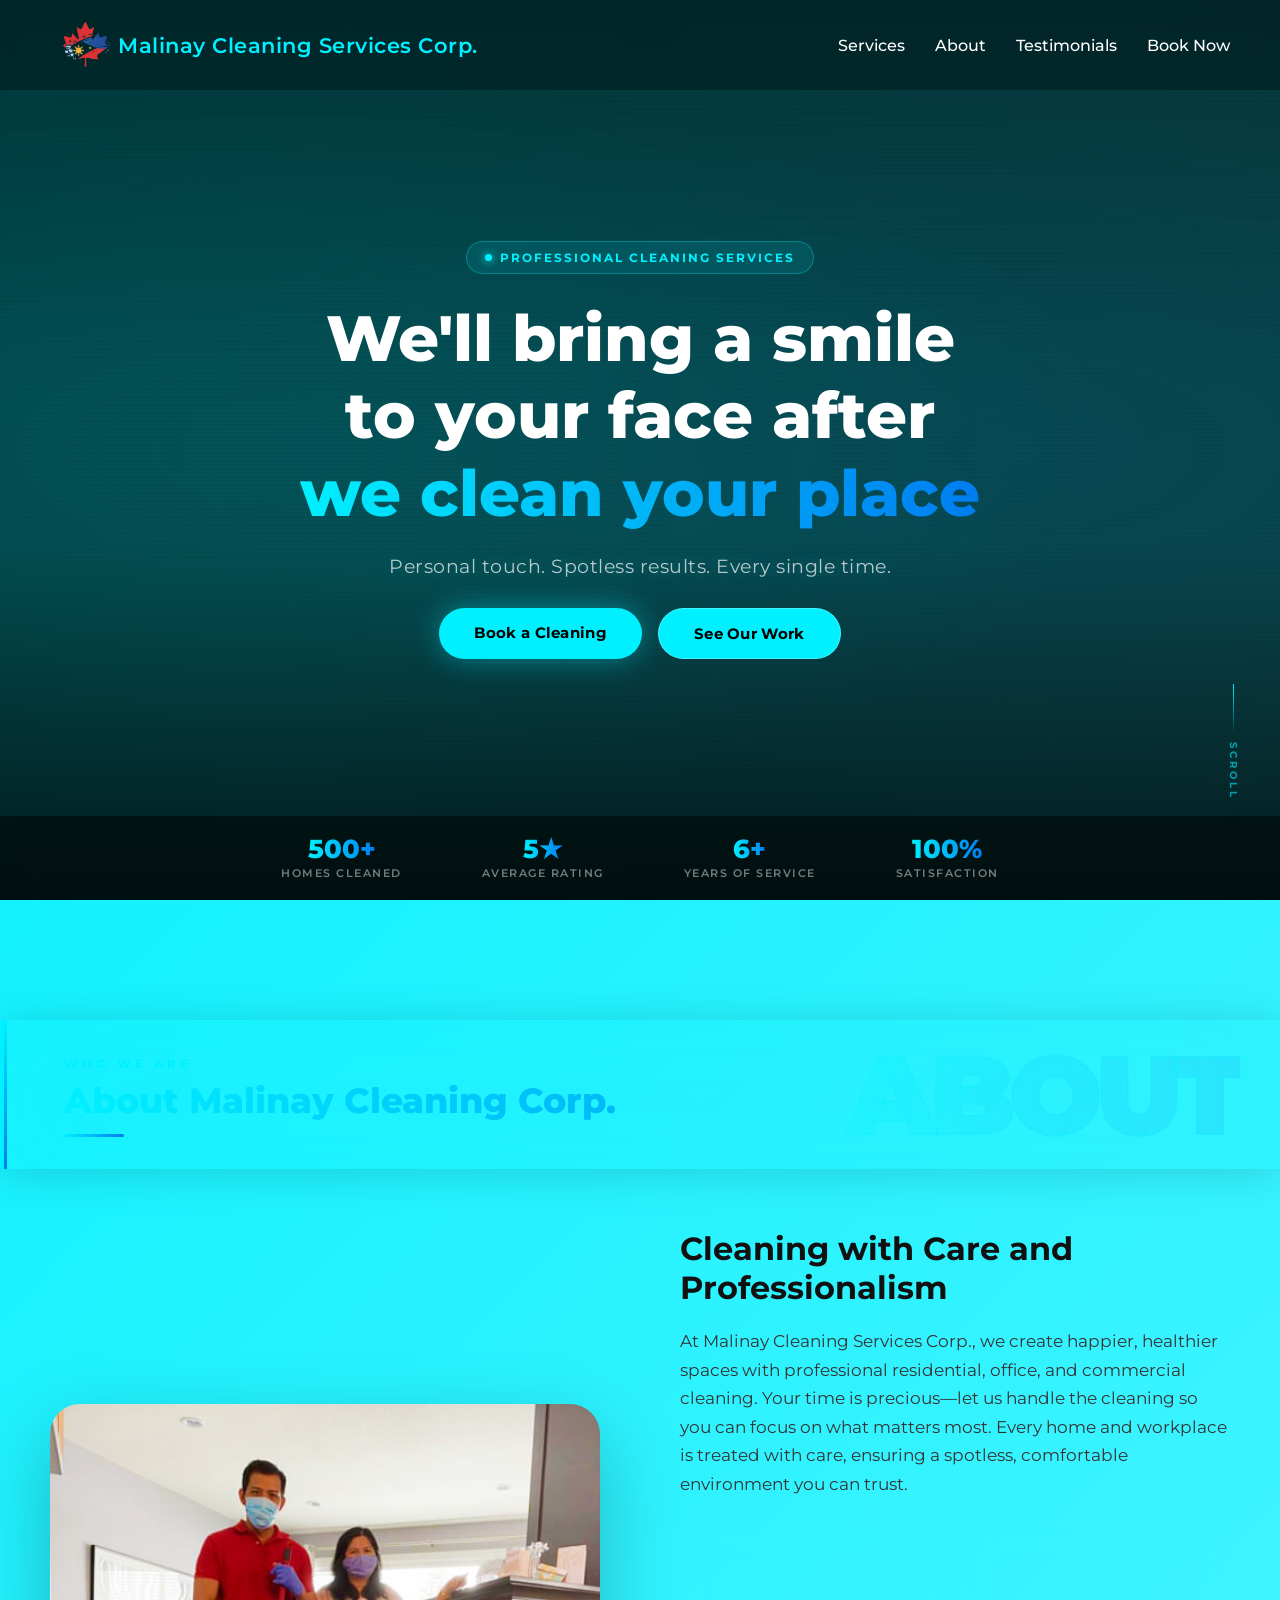
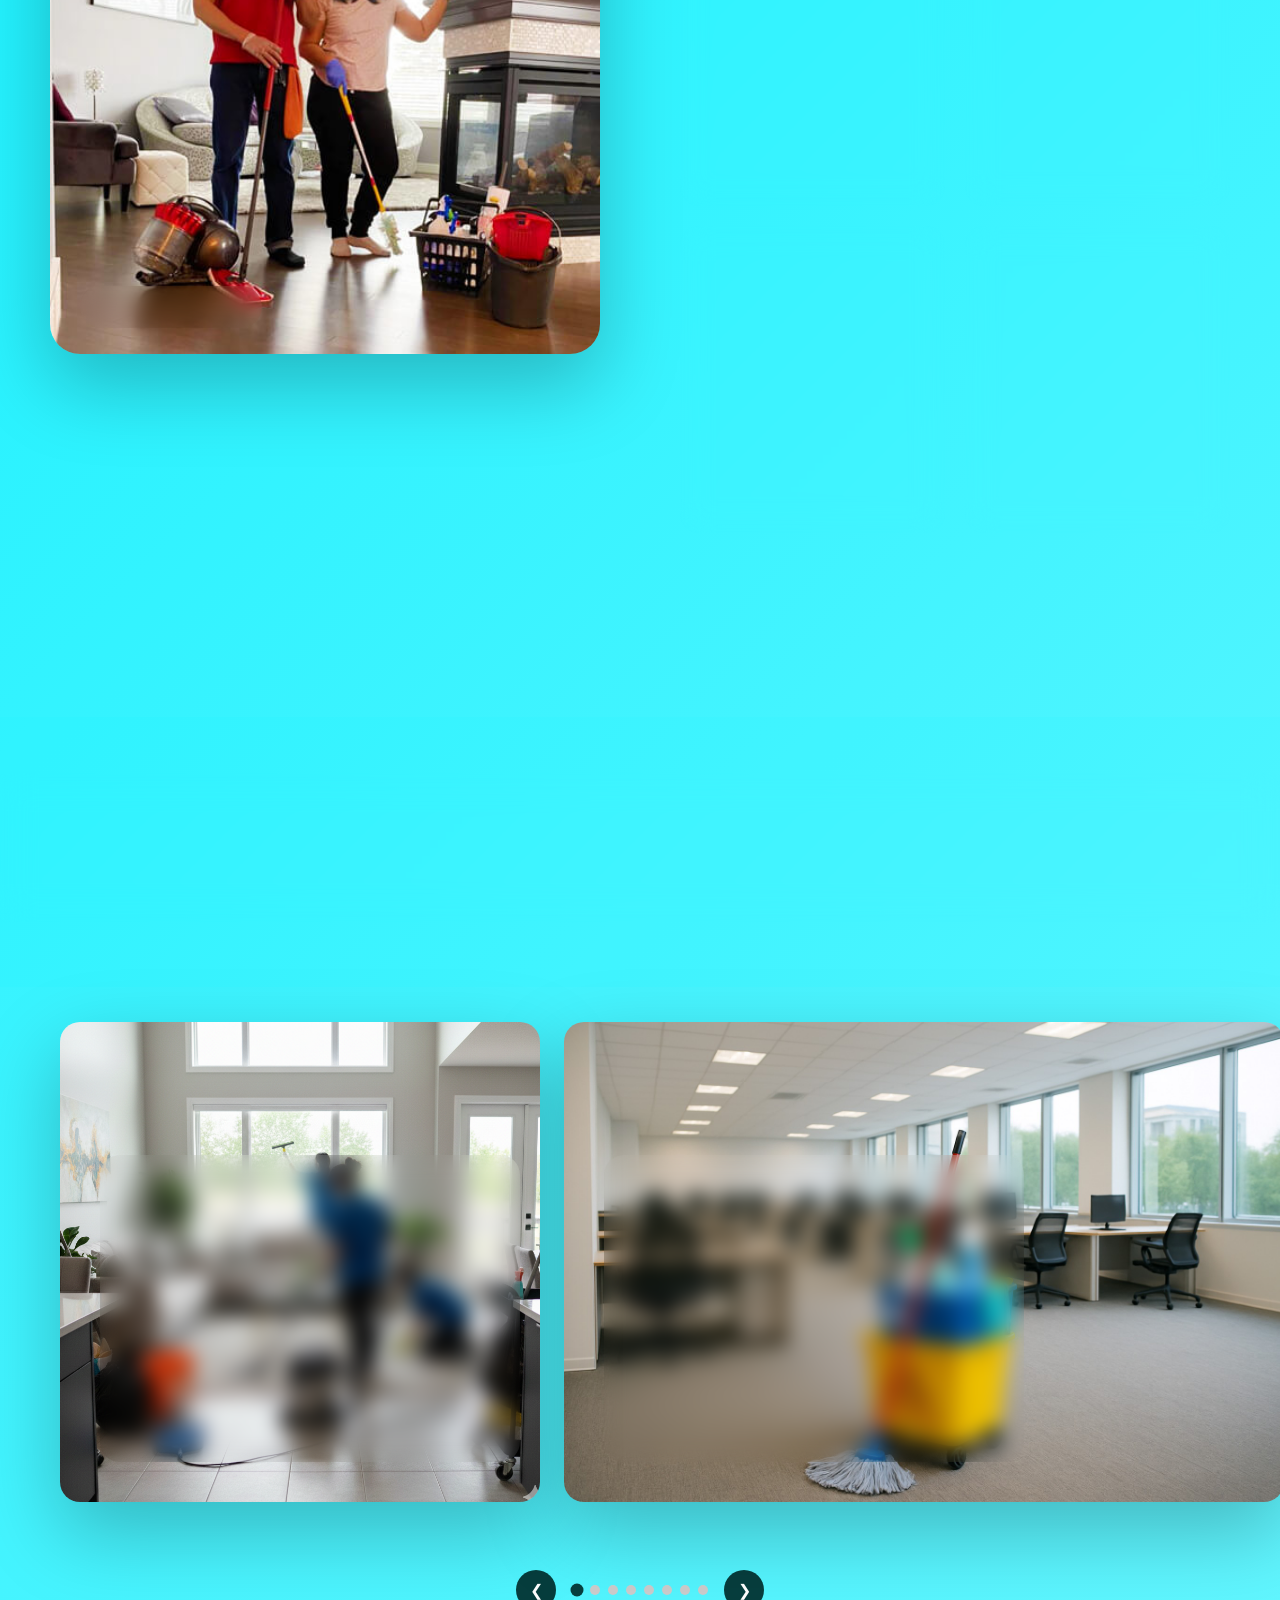
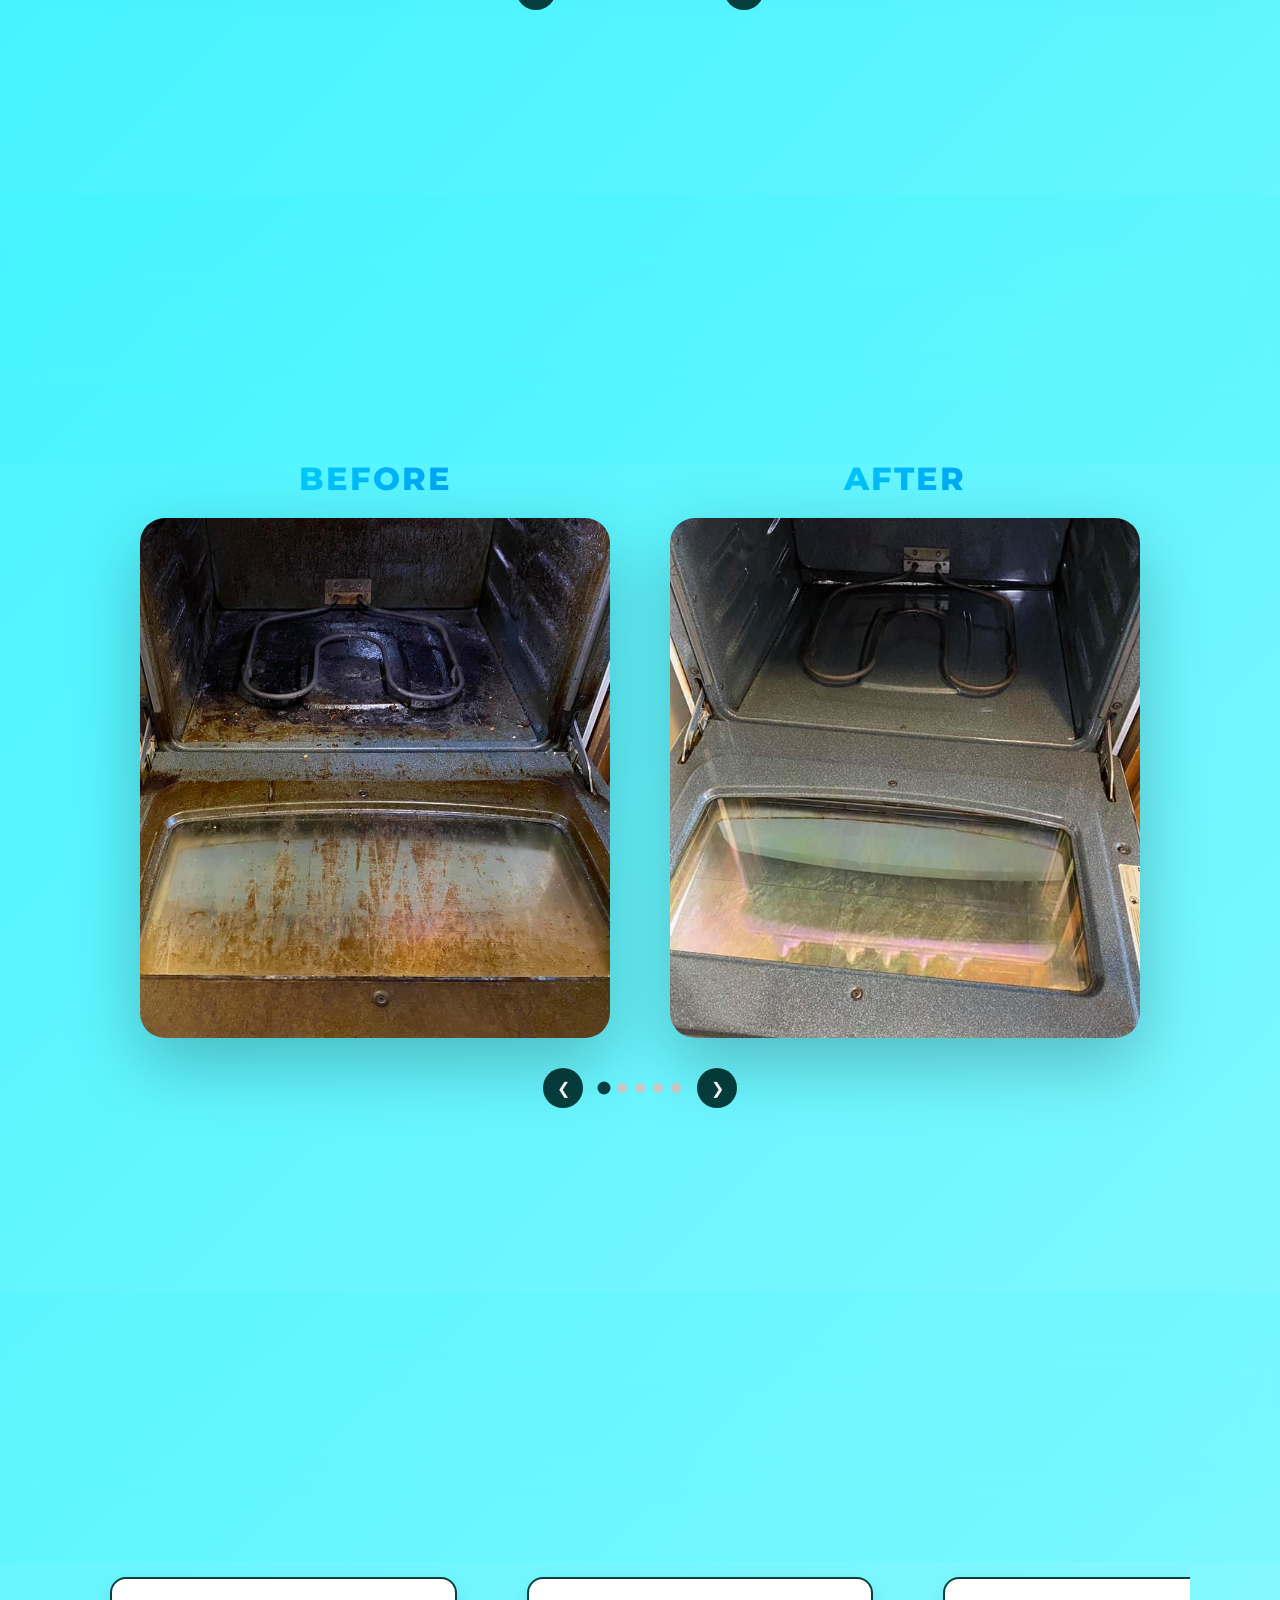
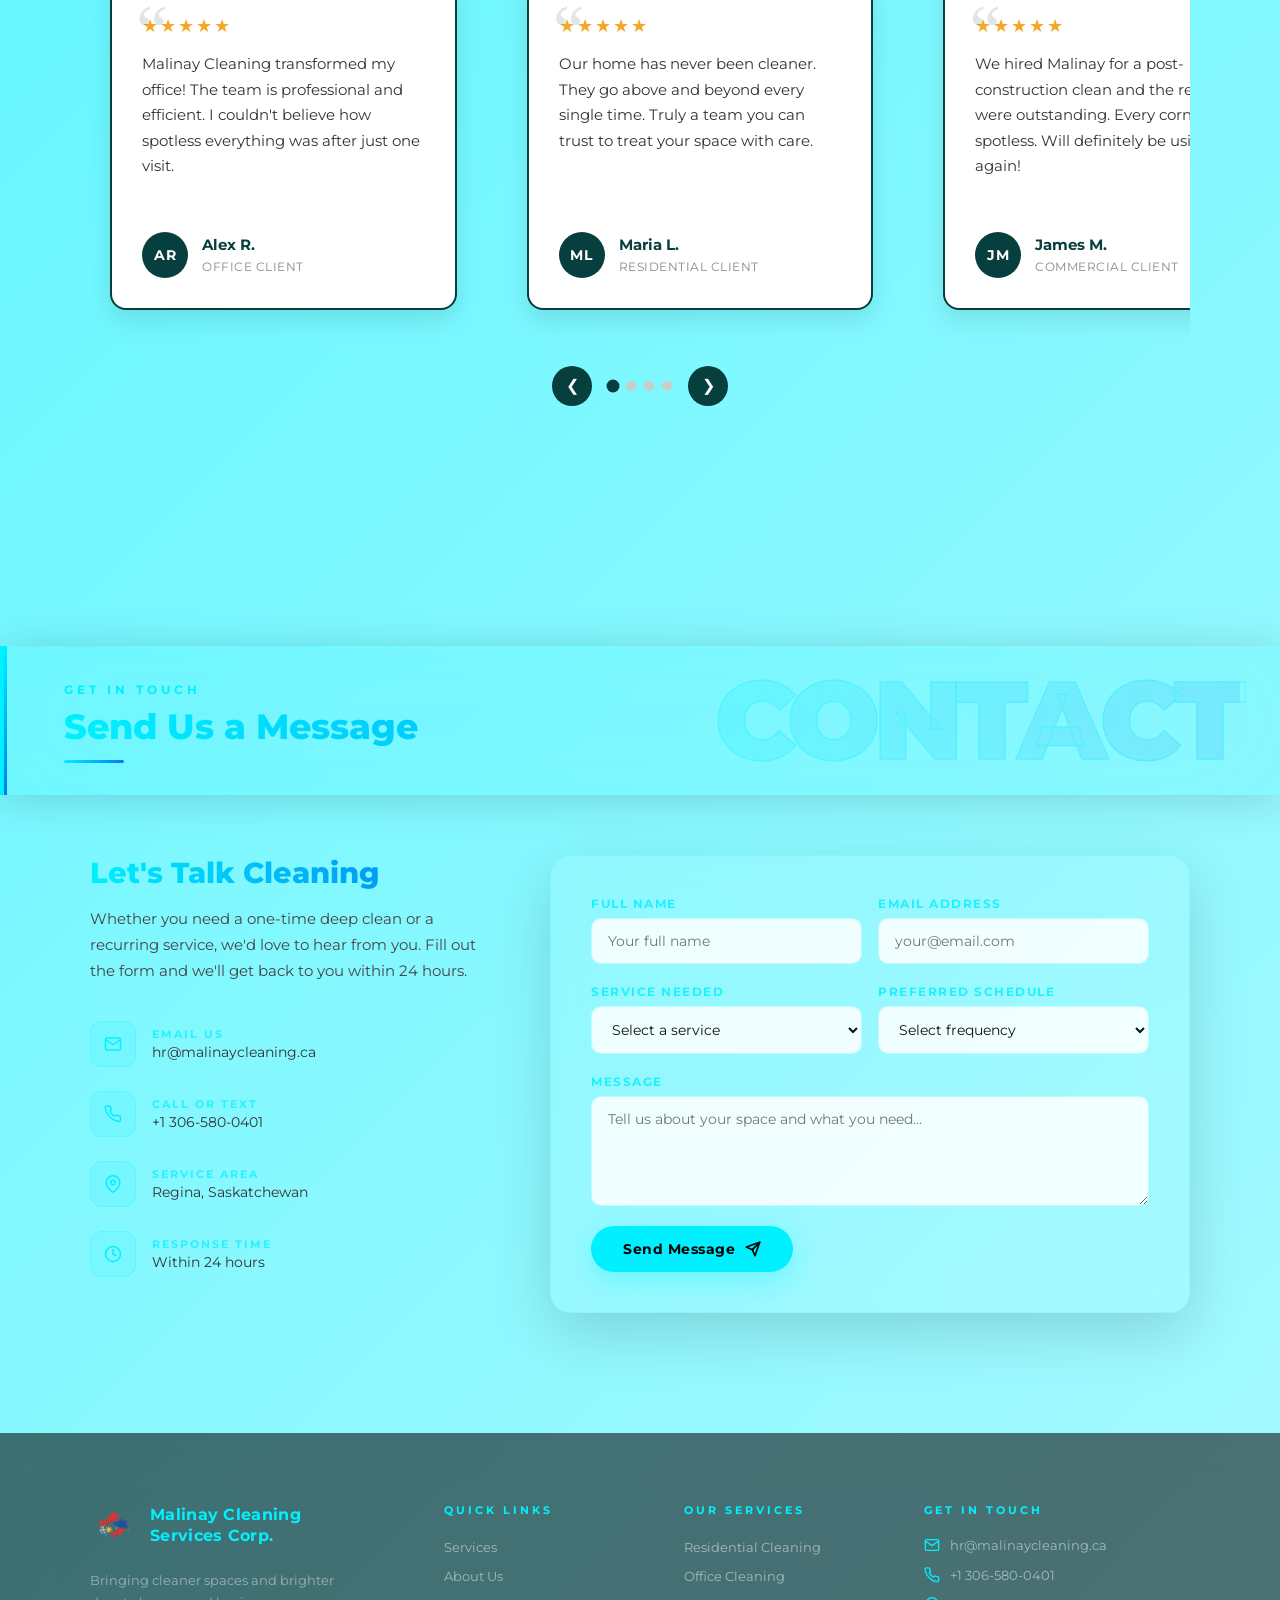
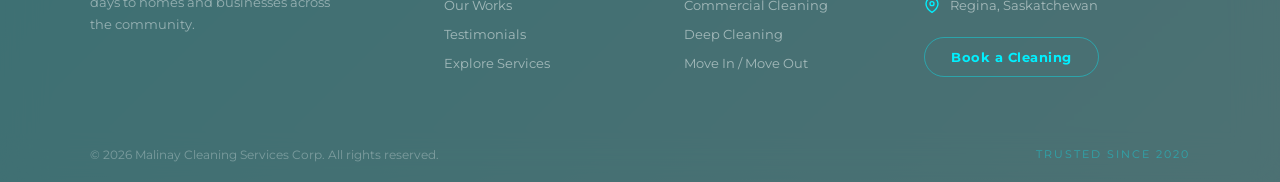
==== index.html @ bf9ea21c "Add files via upload first-commit" ====
<!DOCTYPE html>
<html lang="en">
<head>
<link rel="icon" type="image/x-icon" href="favicon.ico">
<link rel="icon" type="image/png" sizes="32x32" href="favicon-32x32.png">
<link rel="icon" type="image/png" sizes="16x16" href="favicon-16x16.png">
<link rel="apple-touch-icon" sizes="180x180" href="apple-touch-icon.png">
<link rel="manifest" href="site.webmanifest">
<meta charset="UTF-8">
<meta name="viewport" content="width=device-width, initial-scale=1.0">
<title>Malinay Cleaning Services Corp. | Regina, Saskatchewan</title>
<meta name="description" content="Professional residential, office, and commercial cleaning services in Regina, Saskatchewan. Trusted since 2020. Book today at +1 306-580-0401.">
<meta property="og:title" content="Malinay Cleaning Services Corp.">
<meta property="og:description" content="Professional cleaning services in Regina, Saskatchewan. Residential, office, commercial, deep cleaning & more. Call +1 306-580-0401.">
<meta property="og:type" content="website">
<meta property="og:image" content="assets/official-logo.png">
<link href="https://fonts.googleapis.com/css2?family=Montserrat:wght@400;700&display=swap" rel="stylesheet">
<link rel="stylesheet" href="styles.css">
</head>
<body>

<div class="background-blobs">
  <div class="blob blob1"></div>
  <div class="blob blob2"></div>
  <div class="blob blob3"></div>
</div>

<!-- Navbar -->
<nav>
  <a href="#" class="brand">
  <img src="assets/official-logo.png" alt="Malinay Cleaning Logo">
  <span class="logo-text">Malinay Cleaning Services Corp.</span>
</a>
  <ul>
    <li><a href="#services">Services</a></li>
    <li><a href="#about">About</a></li>
    <li><a href="#testimonials">Testimonials</a></li>
    <li><a href="#contact">Book Now</a></li>
  </ul>
</nav>

<!-- Hero Section -->
<section class="hero">

  <!-- Video Background -->
  <video autoplay muted loop playsinline id="myVideo">
    <source src="assets/cleaning.mp4" type="video/mp4">
  </video>

  <!-- Cinematic overlays -->
  <div class="hero-overlay-dark"></div>
  <div class="hero-overlay-gradient"></div>
  <div class="hero-scanlines"></div>

  <!-- Main content -->
  <div class="hero-content">

    <div class="hero-badge">
      <span class="hero-badge-dot"></span>
      Professional Cleaning Services
    </div>

    <h1>
      <span class="hero-line hero-line-1">We'll bring a smile</span>
      <span class="hero-line hero-line-2">to your face after</span>
      <span class="hero-line hero-line-3">we clean your place</span>
    </h1>

    <p class="hero-sub">
      Personal touch. Spotless results. Every single time.
    </p>

    <div class="hero-actions">
      <a href="#contact" class="hero-btn-primary">Book a Cleaning</a>
      <a href="#works" class="hero-btn-secondary">See Our Work</a>
    </div>

  </div>

  <!-- Stats bar -->
  <div class="hero-stats">
    <div class="hero-stat">
      <span class="hero-stat-number">500+</span>
      <span class="hero-stat-label">Homes Cleaned</span>
    </div>
    <div class="hero-stat">
      <span class="hero-stat-number">5★</span>
      <span class="hero-stat-label">Average Rating</span>
    </div>
    <div class="hero-stat">
      <span class="hero-stat-number">6+</span>
      <span class="hero-stat-label">Years of Service</span>
    </div>
    <div class="hero-stat">
      <span class="hero-stat-number">100%</span>
      <span class="hero-stat-label">Satisfaction</span>
    </div>
  </div>

  <!-- Scroll indicator -->
  <div class="hero-scroll">
    <div class="hero-scroll-line"></div>
    <span>Scroll</span>
  </div>

</section>

<!-- About Us -->
<section id="about" class="about-modern fade-in">

  <div class="section-header section-banner">
    <div class="banner-watermark">ABOUT</div>
    <span class="section-label">WHO WE ARE</span>
    <h2 class="section-title">About Malinay Cleaning Corp.</h2>
    <div class="title-line"></div>
  </div>

  <div class="about-container">

    <div class="about-image">
      <img src="assets/about1.jpg" alt="Cleaning Team">
      <div class="image-badge">Trusted Since 2020</div>
    </div>

    <div class="about-content">
      <h3>Cleaning with Care and Professionalism</h3>
      <p>
        At Malinay Cleaning Services Corp., we create happier,
        healthier spaces with professional residential, office,
        and commercial cleaning. Your time is precious—let us handle the cleaning so you can focus on what matters most.
        Every home and workplace is treated with care, ensuring a spotless, comfortable environment you can trust.
      </p>
      <div class="about-features">
        <div class="feature-card">
          <h4>✔ Trusted Team</h4>
          <p>Our trained and background-checked cleaning professionals deliver reliable service you can trust in your home or workplace.</p>
        </div>
        <div class="feature-card">
          <h4>✔ Eco Friendly</h4>
          <p>We use safe, eco-friendly cleaning products that keep your family, pets, and workspace protected while ensuring excellent results.</p>
        </div>
        <div class="feature-card">
          <h4>✔ Quality Service</h4>
          <p>From kitchens to offices, we focus on every detail to ensure a consistently spotless environment that exceeds expectations.</p>
        </div>
        <div class="feature-card">
          <h4>✔ Flexible Scheduling</h4>
          <p>We work around your schedule with convenient booking options, whether you need one-time deep cleaning or regular maintenance services.</p>
        </div>
      </div>
    </div>

  </div>

</section>

<!-- Our Services -->
<section id="services" class="carousel-section fade-in">

  <div class="section-header section-banner">
    <div class="banner-watermark">SERVICES</div>
    <span class="section-label">WHAT WE OFFER</span>
    <h2 class="section-title">Our Cleaning Solutions</h2>
    <div class="title-line"></div>
  </div>

  <div class="carousel">
    <div class="carousel-track">

      <div class="carousel-item fade-in">
        <img src="assets/residential.png">
        <div class="overlay">
          <h2>Residential Cleaning</h2>
          <p>Keep your home spotless and fresh with our professional cleaning team.</p>
          <ul class="service-sublist">
            <li>Move In / Move Out Cleaning</li>
            <li>Recurring Cleaning</li>
            <li>Deep Residential Cleaning</li>
          </ul>
          <a href="explore-services.html" class="service-btn">Explore Services</a>
        </div>
      </div>

      <div class="carousel-item fade-in">
        <img src="assets/office.png">
        <div class="overlay">
          <h2>Office Cleaning</h2>
          <p>Create a professional and welcoming workspace.</p>
          <ul class="service-sublist">
            <li>Daily Office Cleaning</li>
            <li>Workspace Sanitization</li>
            <li>Meeting Room Cleaning</li>
          </ul>
          <a href="explore-services.html" class="service-btn">Explore Services</a>
        </div>
      </div>

      <div class="carousel-item fade-in">
        <img src="assets/commercial.jpg">
        <div class="overlay">
          <h2>Commercial Cleaning</h2>
          <p>Deep cleaning for businesses and commercial spaces.</p>
          <ul class="service-sublist">
            <li>Retail Store Cleaning</li>
            <li>Large Facility Cleaning</li>
            <li>Scheduled Maintenance</li>
          </ul>
          <a href="explore-services.html" class="service-btn">Explore Services</a>
        </div>
      </div>

      <div class="carousel-item fade-in">
        <img src="assets/residential.png">
        <div class="overlay">
          <h2>Carpet Cleaning</h2>
          <p>Restore your carpets to their original freshness and colour.</p>
          <ul class="service-sublist">
            <li>Deep Steam Cleaning</li>
            <li>Stain & Odour Removal</li>
            <li>Residential & Commercial</li>
          </ul>
          <a href="explore-services.html" class="service-btn">Explore Services</a>
        </div>
      </div>

      <div class="carousel-item fade-in">
        <img src="assets/commercial.jpg">
        <div class="overlay">
          <h2>Move In / Move Out</h2>
          <p>Start fresh or leave on a good note — we handle the deep clean.</p>
          <ul class="service-sublist">
            <li>Full Interior Cleaning</li>
            <li>Appliance & Cabinet Cleaning</li>
            <li>Deposit-Ready Results</li>
          </ul>
          <a href="explore-services.html" class="service-btn">Explore Services</a>
        </div>
      </div>

      <div class="carousel-item fade-in">
        <img src="assets/office.png">
        <div class="overlay">
          <h2>High Dusting</h2>
          <p>Reaching the spots others miss — ceilings, vents, and high surfaces.</p>
          <ul class="service-sublist">
            <li>Ceiling & Vent Cleaning</li>
            <li>Light Fixtures & Beams</li>
            <li>Warehouse & Commercial</li>
          </ul>
          <a href="explore-services.html" class="service-btn">Explore Services</a>
        </div>
      </div>

      <div class="carousel-item fade-in">
        <img src="assets/commercial.jpg">
        <div class="overlay">
          <h2>Post Construction</h2>
          <p>After the build comes the clean — dust, debris, and everything in between.</p>
          <ul class="service-sublist">
            <li>Debris & Dust Removal</li>
            <li>Window & Surface Polish</li>
            <li>Move-In Ready Finish</li>
          </ul>
          <a href="explore-services.html" class="service-btn">Explore Services</a>
        </div>
      </div>

      <div class="carousel-item fade-in">
        <img src="assets/residential.png">
        <div class="overlay">
          <h2>Recurring Cleaning</h2>
          <p>Set it and forget it — consistent cleanliness on your schedule.</p>
          <ul class="service-sublist">
            <li>Weekly & Bi-Weekly Plans</li>
            <li>Monthly Maintenance</li>
            <li>Priority Scheduling</li>
          </ul>
          <a href="explore-services.html" class="service-btn">Explore Services</a>
        </div>
      </div>

    </div>

    <div class="carousel-buttons">
      <button id="prev">&#10094;</button>
      <div class="carousel-dots"></div>
      <button id="next">&#10095;</button>
    </div>
  </div>

</section>

<!-- Works -->
<section id="works" class="works-section fade-in">

  <div class="section-header section-banner">
    <div class="banner-watermark">WORKS</div>
    <span class="section-label">REAL RESULTS</span>
    <h2 class="section-title">Our Gallery</h2>
    <div class="title-line"></div>
  </div>

  <div class="works-carousel">
    <div class="works-wrapper">

      <div class="works-column">
        <h3 class="works-label">Before</h3>
        <div class="works-track before-track">
          <img src="assets/works/oven-before.jpeg">
          <img src="assets/works/stove-before.jpeg">
          <img src="assets/works/toilet-bowl-before.jpg">
          <img src="assets/works/pipe-room-before.jpg">
          <img src="assets/works/office-before.jpg">
        </div>
      </div>

      <div class="works-column">
        <h3 class="works-label">After</h3>
        <div class="works-track after-track">
          <img src="assets/works/oven-after.jpeg">
          <img src="assets/works/stove-after.jpeg">
          <img src="assets/works/toilet-bowl-after.jpg">
          <img src="assets/works/pipe-room-after.jpg">
          <img src="assets/works/office-after.jpg">
        </div>
      </div>

    </div>

    <div class="works-controls">
      <button id="worksPrev">&#10094;</button>
      <div class="works-dots" id="worksDots"></div>
      <button id="worksNext">&#10095;</button>
    </div>
  </div>

</section>

<!-- Testimonials -->
<section id="testimonials" class="testimonials-section fade-in">

  <div class="section-header section-banner">
    <div class="banner-watermark">REVIEWS</div>
    <span class="section-label">WHAT THEY SAY</span>
    <h2 class="section-title">What Our Clients Say</h2>
    <div class="title-line"></div>
  </div>

  <div class="testimonials-carousel">

    <div class="testimonials-track" id="testimonialsTrack">

      <div class="testimonial-card">
        <div class="testimonial-quote-icon">&ldquo;</div>
        <div class="testimonial-stars">★★★★★</div>
        <p class="testimonial-text">Malinay Cleaning transformed my office! The team is professional and efficient. I couldn't believe how spotless everything was after just one visit.</p>
        <div class="testimonial-author">
          <div class="testimonial-avatar">AR</div>
          <div class="testimonial-info">
            <h4>Alex R.</h4>
            <span>Office Client</span>
          </div>
        </div>
      </div>

      <div class="testimonial-card">
        <div class="testimonial-quote-icon">&ldquo;</div>
        <div class="testimonial-stars">★★★★★</div>
        <p class="testimonial-text">Our home has never been cleaner. They go above and beyond every single time. Truly a team you can trust to treat your space with care.</p>
        <div class="testimonial-author">
          <div class="testimonial-avatar">ML</div>
          <div class="testimonial-info">
            <h4>Maria L.</h4>
            <span>Residential Client</span>
          </div>
        </div>
      </div>

      <div class="testimonial-card">
        <div class="testimonial-quote-icon">&ldquo;</div>
        <div class="testimonial-stars">★★★★★</div>
        <p class="testimonial-text">We hired Malinay for a post-construction clean and the results were outstanding. Every corner was spotless. Will definitely be using them again!</p>
        <div class="testimonial-author">
          <div class="testimonial-avatar">JM</div>
          <div class="testimonial-info">
            <h4>James M.</h4>
            <span>Commercial Client</span>
          </div>
        </div>
      </div>

      <div class="testimonial-card">
        <div class="testimonial-quote-icon">&ldquo;</div>
        <div class="testimonial-stars">★★★★★</div>
        <p class="testimonial-text">Booked a move-out clean and got my full deposit back. The place looked better than when I moved in. Worth every penny — highly recommend!</p>
        <div class="testimonial-author">
          <div class="testimonial-avatar">SC</div>
          <div class="testimonial-info">
            <h4>Sarah C.</h4>
            <span>Move-Out Client</span>
          </div>
        </div>
      </div>

      <div class="testimonial-card">
        <div class="testimonial-quote-icon">&ldquo;</div>
        <div class="testimonial-stars">★★★★★</div>
        <p class="testimonial-text">I've been on a bi-weekly plan for 6 months and I'll never go back to cleaning myself. Reliable, thorough, and always on time. Best service in Regina.</p>
        <div class="testimonial-author">
          <div class="testimonial-avatar">DT</div>
          <div class="testimonial-info">
            <h4>David T.</h4>
            <span>Recurring Client</span>
          </div>
        </div>
      </div>

      <div class="testimonial-card">
        <div class="testimonial-quote-icon">&ldquo;</div>
        <div class="testimonial-stars">★★★★★</div>
        <p class="testimonial-text">Our carpets looked brand new after the deep clean. I was skeptical at first but the before-and-after difference was incredible. Amazing team!</p>
        <div class="testimonial-author">
          <div class="testimonial-avatar">PK</div>
          <div class="testimonial-info">
            <h4>Patricia K.</h4>
            <span>Carpet Cleaning Client</span>
          </div>
        </div>
      </div>

    </div>

    <div class="testimonials-controls">
      <button id="testimonialPrev">&#10094;</button>
      <div class="testimonials-dots" id="testimonialDots"></div>
      <button id="testimonialNext">&#10095;</button>
    </div>

  </div>

</section>


<!-- Contact / Email Form -->
<section id="contact" class="contact-section fade-in">

  <div class="section-header section-banner">
    <div class="banner-watermark">CONTACT</div>
    <span class="section-label">GET IN TOUCH</span>
    <h2 class="section-title">Send Us a Message</h2>
    <div class="title-line"></div>
  </div>

  <div class="contact-container">

    <!-- Left: info -->
    <div class="contact-info">

      <h3>Let's Talk Cleaning</h3>
      <p>Whether you need a one-time deep clean or a recurring service, we'd love to hear from you. Fill out the form and we'll get back to you within 24 hours.</p>

      <ul class="contact-details">
        <li>
          <div class="contact-icon">
            <svg viewBox="0 0 24 24" fill="none" stroke="currentColor" stroke-width="2" stroke-linecap="round" stroke-linejoin="round">
              <path d="M4 4h16c1.1 0 2 .9 2 2v12c0 1.1-.9 2-2 2H4c-1.1 0-2-.9-2-2V6c0-1.1.9-2 2-2z"></path>
              <polyline points="22,6 12,13 2,6"></polyline>
            </svg>
          </div>
          <div>
            <span class="contact-detail-label">Email Us</span>
            <a href="mailto:hr@malinaycleaning.ca">hr@malinaycleaning.ca</a>
          </div>
        </li>
        <li>
          <div class="contact-icon">
            <svg viewBox="0 0 24 24" fill="none" stroke="currentColor" stroke-width="2" stroke-linecap="round" stroke-linejoin="round">
              <path d="M22 16.92v3a2 2 0 0 1-2.18 2 19.79 19.79 0 0 1-8.63-3.07A19.5 19.5 0 0 1 4.69 12 19.79 19.79 0 0 1 1.61 3.38 2 2 0 0 1 3.6 1.22h3a2 2 0 0 1 2 1.72c.127.96.361 1.903.7 2.81a2 2 0 0 1-.45 2.11L7.91 8.8a16 16 0 0 0 6.29 6.29l.96-.96a2 2 0 0 1 2.11-.45c.907.339 1.85.573 2.81.7A2 2 0 0 1 22 16.92z"></path>
            </svg>
          </div>
          <div>
            <span class="contact-detail-label">Call or Text</span>
            <a href="tel:+13065800401">+1 306-580-0401</a>
          </div>
        </li>
        <li>
          <div class="contact-icon">
            <svg viewBox="0 0 24 24" fill="none" stroke="currentColor" stroke-width="2" stroke-linecap="round" stroke-linejoin="round">
              <path d="M21 10c0 7-9 13-9 13s-9-6-9-13a9 9 0 0 1 18 0z"></path>
              <circle cx="12" cy="10" r="3"></circle>
            </svg>
          </div>
          <div>
            <span class="contact-detail-label">Service Area</span>
            <span>Regina, Saskatchewan</span>
          </div>
        </li>
        <li>
          <div class="contact-icon">
            <svg viewBox="0 0 24 24" fill="none" stroke="currentColor" stroke-width="2" stroke-linecap="round" stroke-linejoin="round">
              <circle cx="12" cy="12" r="10"></circle>
              <polyline points="12 6 12 12 16 14"></polyline>
            </svg>
          </div>
          <div>
            <span class="contact-detail-label">Response Time</span>
            <span>Within 24 hours</span>
          </div>
        </li>
      </ul>

    </div>

    <!-- Right: form -->
    <div class="contact-form-wrap">
      <form action="https://formspree.io/f/mwvrqpwp" method="POST" class="contact-form">

        <div class="contact-form-row">
          <div class="contact-field">
            <label>Full Name</label>
            <input type="text" name="name" placeholder="Your full name" required>
          </div>
          <div class="contact-field">
            <label>Email Address</label>
            <input type="email" name="email" placeholder="your@email.com" required>
          </div>
        </div>

        <div class="contact-form-row">
          <div class="contact-field">
            <label>Service Needed</label>
            <select name="service" required>
              <option value="">Select a service</option>
              <option value="residential">Residential Cleaning</option>
              <option value="office">Office Cleaning</option>
              <option value="commercial">Commercial Cleaning</option>
              <option value="deep">Deep Cleaning</option>
              <option value="move">Move In / Move Out</option>
            </select>
          </div>
          <div class="contact-field">
            <label>Preferred Schedule</label>
            <select name="schedule">
              <option value="">Select frequency</option>
              <option value="once">One Time</option>
              <option value="weekly">Weekly</option>
              <option value="biweekly">Bi-Weekly</option>
              <option value="monthly">Monthly</option>
            </select>
          </div>
        </div>

        <div class="contact-field">
          <label>Message</label>
          <textarea name="message" rows="4" placeholder="Tell us about your space and what you need..."></textarea>
        </div>

        <button type="submit" class="contact-submit">
          Send Message
          <svg viewBox="0 0 24 24" fill="none" stroke="currentColor" stroke-width="2.5" stroke-linecap="round" stroke-linejoin="round">
            <line x1="22" y1="2" x2="11" y2="13"></line>
            <polygon points="22 2 15 22 11 13 2 9 22 2"></polygon>
          </svg>
        </button>

      </form>
    </div>

  </div>

</section>

<!-- ============================================================ -->
<!-- FOOTER — replace your existing <footer> tag on every page  -->



<!-- ============================================================ -->

<footer class="site-footer">

  <!-- Top glow line -->

  <div class="footer-inner">

    <!-- Column 1: Brand -->
    <div class="footer-col footer-brand">
      <div class="footer-logo">
        <img src="assets/official-logo.png" alt="Malinay Cleaning Logo">
        <span class="logo-text">Malinay Cleaning<br>Services Corp.</span>
      </div>
      <p class="footer-tagline">
        Bringing cleaner spaces and brighter days to homes and businesses across the community.
      </p>
    </div>

    <!-- Column 2: Quick Links -->
    <div class="footer-col">
      <h4 class="footer-heading">Quick Links</h4>
      <ul class="footer-links">
        <li><a href="index.html#services">Services</a></li>
        <li><a href="index.html#about">About Us</a></li>
        <li><a href="index.html#works">Our Works</a></li>
        <li><a href="index.html#testimonials">Testimonials</a></li>
        <li><a href="explore-services.html">Explore Services</a></li>
      </ul>
    </div>

    <!-- Column 3: Services -->
    <div class="footer-col">
      <h4 class="footer-heading">Our Services</h4>
      <ul class="footer-links">
        <li><a href="explore-services.html">Residential Cleaning</a></li>
        <li><a href="explore-services.html">Office Cleaning</a></li>
        <li><a href="explore-services.html">Commercial Cleaning</a></li>
        <li><a href="explore-services.html">Deep Cleaning</a></li>
        <li><a href="explore-services.html">Move In / Move Out</a></li>
      </ul>
    </div>

    <!-- Column 4: Contact -->
    <div class="footer-col">
      <h4 class="footer-heading">Get In Touch</h4>
      <ul class="footer-contact">
        <li>
          <svg viewBox="0 0 24 24" fill="none" stroke="currentColor" stroke-width="2" stroke-linecap="round" stroke-linejoin="round">
            <path d="M4 4h16c1.1 0 2 .9 2 2v12c0 1.1-.9 2-2 2H4c-1.1 0-2-.9-2-2V6c0-1.1.9-2 2-2z"></path>
            <polyline points="22,6 12,13 2,6"></polyline>
          </svg>
          <a href="mailto:hr@malinaycleaning.ca">hr@malinaycleaning.ca</a>
        </li>
        <li>
          <svg viewBox="0 0 24 24" fill="none" stroke="currentColor" stroke-width="2" stroke-linecap="round" stroke-linejoin="round">
            <path d="M22 16.92v3a2 2 0 0 1-2.18 2 19.79 19.79 0 0 1-8.63-3.07A19.5 19.5 0 0 1 4.69 12 19.79 19.79 0 0 1 1.61 3.38 2 2 0 0 1 3.6 1.22h3a2 2 0 0 1 2 1.72c.127.96.361 1.903.7 2.81a2 2 0 0 1-.45 2.11L7.91 8.8a16 16 0 0 0 6.29 6.29l.96-.96a2 2 0 0 1 2.11-.45c.907.339 1.85.573 2.81.7A2 2 0 0 1 22 16.92z"></path>
          </svg>
          <a href="tel:+13065800401">+1 306-580-0401</a>
        </li>
        <li>
          <svg viewBox="0 0 24 24" fill="none" stroke="currentColor" stroke-width="2" stroke-linecap="round" stroke-linejoin="round">
            <path d="M21 10c0 7-9 13-9 13s-9-6-9-13a9 9 0 0 1 18 0z"></path>
            <circle cx="12" cy="10" r="3"></circle>
          </svg>
          <span>Regina, Saskatchewan</span>
        </li>
      </ul>

      <a href="mailto:hr@malinaycleaning.ca" class="footer-cta-btn">Book a Cleaning</a>
    </div>

  </div>

  <!-- Bottom bar -->
  <div class="footer-bottom">
    <span>&copy; 2026 Malinay Cleaning Services Corp. All rights reserved.</span>
    <span class="footer-bottom-right">Trusted Since 2020</span>
  </div>

</footer>

<script src="script.js"></script>

<!-- Foam -->
 <svg width="0" height="0" style="position:absolute;pointer-events:none;">
  <defs>
    <filter id="foam-filter" x="-2%" y="-60%" width="104%" height="200%" color-interpolation-filters="sRGB">
      <feTurbulence type="turbulence" baseFrequency="0.018 0.032" numOctaves="4" seed="3" result="noise"/>
      <feDisplacementMap in="SourceGraphic" in2="noise" scale="38" xChannelSelector="R" yChannelSelector="G" result="displaced"/>
      <feGaussianBlur in="displaced" stdDeviation="1.2" result="soft"/>
      <feComposite in="soft" in2="displaced" operator="over"/>
    </filter>
    <filter id="foam-filter-mobile" x="-2%" y="-60%" width="104%" height="200%" color-interpolation-filters="sRGB">
      <feTurbulence type="turbulence" baseFrequency="0.022 0.038" numOctaves="3" seed="5" result="noise"/>
      <feDisplacementMap in="SourceGraphic" in2="noise" scale="28" xChannelSelector="R" yChannelSelector="G"/>
    </filter>
  </defs>
</svg>
</body>
</html>
---- styles.css ----
/* Reset & basic styles */
* {margin: 0; padding: 0; box-sizing: border-box;}
body {font-family: 'Montserrat', sans-serif; overflow-x: hidden; scroll-behavior: smooth;}
/* Modern 2026 Trending Background */
/* Full page gradient: blue → white → blue */
body {
  position: relative;
  font-family: 'Montserrat', sans-serif;
  overflow-x: hidden;
  scroll-behavior: smooth;

  /* Updated gradient with color stops */
  background: linear-gradient(135deg, #00f0ff 0%, #ffffff 50%, #00f0ff 100%);
  background-size: 300% 300%;
  animation: bodyGradientMove 20s ease infinite;
}

/* Animate the gradient */
@keyframes bodyGradientMove {
  0% { background-position: 0% 50%; }
  50% { background-position: 100% 50%; }
  100% { background-position: 0% 50%; }
}

/* Blobs */
.background-blobs {
  position: fixed;
  top: 0; left: 0;
  width: 100%;
  height: 100%;
  pointer-events: none;
  z-index: -2;
  overflow: hidden;
}

.blob {
  position: absolute;
  width: 500px;
  height: 500px;
  border-radius: 50%;
  filter: blur(150px);
  opacity: 0.6;
  animation: float 25s ease-in-out infinite;
}

.blob1 {
  background: radial-gradient(circle at 30% 30%, #00f0ff, #007cf0);
  top: 10%;
  left: -200px;
}

.blob2 {
  background: radial-gradient(circle at 50% 50%, #00f0ff55, #00d4ff33);
  top: 50%;
  left: -300px;
  animation-delay: 5s;
}

.blob3 {
  background: radial-gradient(circle at 70% 30%, #007cf0, #00f0ff);
  top: 70%;
  left: -150px;
  animation-delay: 10s;
}

@keyframes float {
  0%, 100% { transform: translateY(0) translateX(0) rotate(0deg); }
  50% { transform: translateY(60px) translateX(80px) rotate(45deg); }
}

/* Optional: subtle moving gradient overlay for hero */
.hero::before {
  content: '';
  position: absolute;
  inset: 0;
  background: linear-gradient(270deg, #00f0ff22, #007cf022, #00f0ff22);
  background-size: 600% 600%;
  animation: gradientShift 30s ease infinite;
  z-index: -1;
}

@keyframes gradientShift {
  0% { background-position:0% 50%; }
  50% { background-position:100% 50%; }
  100% { background-position:0% 50%; }
}
a {text-decoration: none; color: inherit;}

/* Navbar */
nav {
  position: fixed;
  width: 100%;
  top: 0;
  left: 0;
  padding: 20px 50px;
  display: flex;
  justify-content: space-between;
  align-items: center;
  background: rgba(0,0,0,0.3);
  z-index: 1000;
  backdrop-filter: blur(10px);
}
nav .logo {color: #00f0ff; font-size: 1.8em; font-weight: bold;}
nav ul {display: flex; list-style: none; gap: 30px;}
nav ul li a {color: white; font-weight: 500; transition: 0.3s;}
nav ul li a:hover {color: #00f0ff;}

/* Hero Section */
.hero {
  position: relative;
  height: 100vh;
  width: 100%;
  display: flex;
  align-items: center;
  justify-content: center;
  text-align: center;
  color: white;
  overflow: hidden;
}
.hero video {
  position: absolute;
  top: 0; left: 0;
  width: 100%;
  height: 100%;
  object-fit: cover;
  z-index: -2;
}
.hero::after {
  content: "";
  position: absolute;
  top: 0; left: 0;
  width: 100%;
  height: 100%;
  background: rgba(0,0,0,0.4);
  z-index: -1;
}
.hero-content {
  max-width: 800px;
  animation: fadeInUp 1.5s ease forwards;
}
.hero-content h1 {
  font-size: 3rem;
  margin-bottom: 20px;
  text-shadow: 0 0 20px rgba(0,255,255,0.5);
}
.hero-content p {
  font-size: 1.2rem;
  margin-bottom: 30px;
  text-shadow: 0 0 15px rgba(0,255,255,0.3);
}
.hero-content a {
  padding: 15px 35px;
  background: #00f0ff;
  color: #000;
  font-weight: bold;
  border-radius: 50px;
  transition: 0.3s;
}
.hero-content a:hover {background: #00d4ff; transform: scale(1.05);}

/* Sections */
section {
  padding: 120px 50px;
}
.section-title {
  font-size: 2.5rem;
  margin-bottom: 50px;
  text-align: center;
  color: #111;
}


/* Services Carousel */



/* ===== CAROUSEL SECTION ===== */
.carousel-section {
  padding: 120px 0;
  background: transparent;
  position: relative;
  overflow: hidden;
  width: 100%;
  border-radius: 0;
  z-index: 1;
}

.carousel{
position:relative;
max-width:1200px;
margin:auto;
overflow:visible;
}

/* Track */
.carousel-track{
display:flex;
gap:24px;
transition:transform .8s cubic-bezier(.77,0,.18,1);
padding:40px 20px;
}

/* Items — show ~3 balanced cards on desktop */
.carousel-item{
min-width: calc(33.333% - 16px);
height: 480px;
border-radius:20px;
overflow:hidden;
position:relative;
flex-shrink:0;
opacity:.75;
transition:all .7s ease;
transform:scale(0.97);
}

/* Active slide */
.carousel-item.active{
opacity:1;
z-index:2;
transform:scale(1);
}

/* Image */
.carousel-item img{
width:100%;
height:100%;
object-fit:cover;
transition:transform 6s ease;
}

.carousel-item.active img{
transform:scale(1.1);
}

/* Overlay */
.overlay{
position:absolute;
bottom:40px;
left:40px;
max-width:420px;

backdrop-filter:blur(10px);
background:rgba(0,0,0,0.45);
padding:30px;
border-radius:20px;

color:white;
box-shadow:0 20px 50px rgba(0,0,0,0.4);
}

.overlay h2{
color:#00f0ff;
margin-bottom:10px;
font-size:1.8rem;
}

/* Buttons */

.carousel-buttons{
display:flex;
align-items:center;
justify-content:center;
gap:16px;
margin-top:28px;
}

.carousel-buttons button{
background:#073E3E;
color:#fff;
border:none;
border-radius:50%;
width:40px;
height:40px;
font-size:16px;
cursor:pointer;
transition:background 0.3s ease, transform 0.2s ease;
display:flex;
align-items:center;
justify-content:center;
}

.carousel-buttons button:hover{
background:#0a5555;
transform:scale(1.1);
}

/* Dots */

.carousel-dots{
display:flex;
gap:8px;
}

.carousel-dots span{
width:10px;
height:10px;
border-radius:50%;
background:#ccc;
cursor:pointer;
transition:background 0.3s ease, transform 0.2s ease;
display:inline-block;
}

.carousel-dots span.active{
background:#073E3E;
transform:scale(1.3);
}

/* About */
.about {display: flex; align-items: center; gap: 50px; flex-wrap: wrap;}
.about img {flex: 1; border-radius: 20px; max-width: 500px;}
.about-text {flex: 1; min-width: 300px;}

/* Testimonials */
.testimonials {
  background: #00f0ff10;
  border-radius: 20px;
  padding: 50px;
  display: flex;
  justify-content: center;
  flex-wrap: wrap;
}

.testimonial-card {
  background: white;
  padding: 30px;
  border-radius: 20px;
  margin: 20px;
  box-shadow: 0 10px 25px rgba(0,0,0,0.1);
  max-width: 350px;
}

.testimonial-card p {margin-bottom: 15px; color: #333;}
.testimonial-card h4 {color: #00f0ff;}

/* CTA */
.cta {
  text-align: center;
  background: #00f0ff;
  color: #000;
  padding: 100px 50px;
}

.cta a {
  padding: 20px 50px;
  background: #fff;
  color: #00f0ff;
  border-radius: 50px;
  font-weight: bold;
  transition: 0.3s;
}

.cta a:hover {background: #f0f0f0; transform: scale(1.05);}

/* Animations */
@keyframes fadeInUp {
  0% {opacity: 0; transform: translateY(50px);}
  100% {opacity: 1; transform: translateY(0);}
}

/* Responsive */
@media (max-width: 768px) {
  nav {padding: 15px 30px;}
  .hero-content h1 {font-size: 2rem;}
  .hero-content p {font-size: 1rem;}
  section {padding: 80px 30px;}
  /* Carousel: 1 card on mobile */
  .carousel-item { min-width: calc(100% - 0px); height: 380px; }
  .carousel-track { gap: 16px; padding: 24px 16px; }
  .testimonials-section { padding: 80px 20px; }
}

@media (min-width: 769px) and (max-width: 1024px) {
  /* Carousel: 2 cards on tablet */
  .carousel-item { min-width: calc(50% - 12px); height: 420px; }
}







/* Brand container */
.brand{
  display:flex;
  align-items:center;
  gap:12px;
}

/* Logo image */
.brand img{
  height:50px;
  width:auto;
  transform: scale(1.4); /* visually bigger logo */
  transform-origin: left center;
}

.brand{
  display:flex;
  align-items:center;
  gap:18px;
}

/* Company name */
.logo-text{
  font-size:1.4rem;
  font-weight:700;
  color:#00f0ff;
  letter-spacing:0.5px;
}

.logo-text{
  font-size:1.3rem;
  font-weight:600;
  color:#00f0ff;
}



.carousel-item{
box-shadow:0 30px 80px rgba(0,0,0,0.25);
}

.carousel-track{
display:flex;
gap:24px;
transition:transform .8s cubic-bezier(.77,0,.18,1);
padding:40px 20px;
}



/* Modern Section Header */

.section-header{
text-align:center;
margin-bottom:40px; /* reduced from 80px */
}

.section-label{
display:block;
font-size:.8rem;
letter-spacing:4px;
color:#00f0ff;
font-weight:600;
margin-bottom:6px; /* tighter */
}

.section-title{
font-size:3rem;
font-weight:800;
margin:0; /* remove default margins */

background:linear-gradient(90deg,#00f0ff,#007cf0,#00f0ff);
background-size:200%;

-webkit-background-clip:text;
-webkit-text-fill-color:transparent;

animation:gradientMove 6s linear infinite;
}

.title-line{
width:90px;
height:4px;
margin:15px auto 0; /* smaller spacing */

background:linear-gradient(90deg,#00f0ff,#007cf0);
border-radius:10px;
}

/* subtle gradient animation */
@keyframes gradientMove{
0%{background-position:0%}
100%{background-position:200%}
}

/* Fade-in elements */
.fade-in {
  opacity: 0;
  transform: translateY(50px);
  transition: opacity 1s ease-out, transform 1s ease-out;
}

.fade-in.visible {
  opacity: 1;
  transform: translateY(0);
}

/* Our Works */
/* OUR WORKS */

.works-section{

}

.works-carousel{
max-width:1000px;
margin:auto;
position:relative;
}

.works-wrapper{
display:flex;
gap:40px;
justify-content:center;
}

.works-column{
flex:1;
text-align:center;
}

.works-label{
margin-bottom:20px;
font-size:2rem;
font-weight:800;
letter-spacing:2px;
text-transform:uppercase;

background:linear-gradient(90deg,#00f0ff,#007cf0);
-webkit-background-clip:text;
-webkit-text-fill-color:transparent;
}

.works-track{
height:520px; /* bigger card */
overflow:hidden;
position:relative;
border-radius:25px;
box-shadow:0 25px 70px rgba(0,0,0,0.25);
}

.works-track img{
width:100%;
height:520px;
object-fit:cover;
position:absolute;
top:0;
left:0;
opacity:0;
transition:opacity .6s ease, transform .6s ease;
}

.works-track img.active{
opacity:1;
transform:scale(1.05);
}

.works-controls{
margin-top:30px;
display:flex;
align-items:center;
justify-content:center;
gap:16px;
}

.works-controls button{
background:#073E3E;
color:#fff;
border:none;
border-radius:50%;
width:40px;
height:40px;
font-size:16px;
cursor:pointer;
transition:background 0.3s ease, transform 0.2s ease;
display:flex;
align-items:center;
justify-content:center;
}

.works-controls button:hover{
background:#0a5555;
transform:scale(1.1);
}

.works-dots{
display:flex;
gap:8px;
}

.works-dots span{
width:10px;
height:10px;
border-radius:50%;
background:#ccc;
cursor:pointer;
transition:background 0.3s ease, transform 0.2s ease;
display:inline-block;
}

.works-dots span.active{
background:#073E3E;
transform:scale(1.3);
}

.works-wrapper{
display:flex;
gap:60px;
justify-content:center;
align-items:center;
max-width:1100px;
margin:auto;
}

/* ========================= */
/* MODERN ABOUT SECTION */
/* ========================= */

.about-modern{

position:relative;
}

.about-container{
display:flex;
gap:80px;
align-items:center;
justify-content:center;
max-width:1200px;
margin:auto;
flex-wrap:wrap;
}

/* IMAGE */

.about-image{
position:relative;
flex:1;
min-width:320px;
}

.about-image img{
width:100%;
border-radius:30px;
box-shadow:0 30px 80px rgba(0,0,0,0.25);
transition:transform .6s ease;
}

.about-image:hover img{
transform:scale(1.04);
}

/* Floating badge */

.image-badge{
position:absolute;
bottom:30px;
left:30px;

background:rgba(0,0,0,0.55);
backdrop-filter:blur(10px);

color:white;
padding:12px 22px;
border-radius:30px;
font-weight:600;
font-size:.9rem;

box-shadow:0 10px 30px rgba(0,0,0,.3);
}

/* CONTENT */

.about-content{
flex:1;
min-width:320px;
}

.about-content h3{
font-size:2rem;
margin-bottom:20px;
color:#111;
}

.about-content p{
font-size:1.05rem;
line-height:1.7;
margin-bottom:30px;
color:#333;
}

/* FEATURES */

.about-features{
display:grid;
grid-template-columns:repeat(auto-fit,minmax(220px,1fr));
gap:20px;
}

/* Feature cards */

.feature-card {
  background: rgba(255, 255, 255, 0.1); /* semi-transparent glass */
  backdrop-filter: blur(15px);
  -webkit-backdrop-filter: blur(15px);
  border-radius: 20px;
  padding: 30px 25px;
  box-shadow: 0 8px 40px rgba(0, 0, 0, 0.25);
  transition: transform 0.3s ease, box-shadow 0.3s ease;
  text-align: center;
  color: #111; /* dark text instead of white */
}

.feature-card h4 {
  font-size: 1.5rem;
  margin-bottom: 15px;
  background: linear-gradient(90deg, #00f0ff, #007cf0);
  -webkit-background-clip: text;
  -webkit-text-fill-color: transparent;
}

.feature-card p {
  font-size: 1rem;
  line-height: 1.5;
  color: #222; /* readable dark text */
}

.feature-card:hover {
  transform: translateY(-10px);
  box-shadow: 0 15px 50px rgba(0, 0, 0, 0.35);
}

/* Sub services list */

.service-sublist{
margin:15px 0 20px 0;
padding-left:18px;
font-size:.9rem;
line-height:1.5;
opacity:.9;
}

.service-sublist li{
margin-bottom:5px;
}

/* Modern Explore Button */

.service-btn{
display:inline-block;
margin-top:10px;
padding:12px 26px;

font-size:.9rem;
font-weight:600;

color:#111;
text-decoration:none;

border-radius:50px;

background:rgba(255,255,255,0.15);
backdrop-filter:blur(10px);

border:1px solid rgba(255,255,255,0.25);

transition:all .35s ease;

box-shadow:0 10px 30px rgba(0,0,0,0.3);
}

/* Hover effect */

.service-btn:hover{
background:#00f0ff;
color:black;
transform:translateY(-3px) scale(1.05);

box-shadow:0 15px 40px rgba(0,0,0,0.4);
}


/* Explore Services */

/* Explore services page */

.services-grid{
padding:120px 50px;
}

.services-container{

max-width:1100px;
margin:auto;

display:grid;
grid-template-columns:repeat(auto-fit,minmax(300px,1fr));
gap:40px;

margin-top:60px;

}

.service-detail-card{

background:rgba(255,255,255,0.12);
backdrop-filter:blur(15px);

padding:40px;
border-radius:25px;

box-shadow:0 25px 70px rgba(0,0,0,0.25);

transition:.35s;

}

.service-detail-card:hover{

transform:translateY(-10px);
box-shadow:0 35px 90px rgba(0,0,0,0.35);

}

.service-detail-card h3{

font-size:1.7rem;
margin-bottom:20px;

background:linear-gradient(90deg,#00f0ff,#007cf0);
-webkit-background-clip:text;
-webkit-text-fill-color:transparent;

}

.service-detail-card ul{

padding-left:18px;
line-height:1.8;

margin-bottom:25px;

}

/* Booking Form */

.booking-section{
padding:120px 50px;
max-width:1000px;
margin:auto;
}

.booking-form{
background:rgba(255,255,255,0.12);
backdrop-filter:blur(15px);
padding:40px;
border-radius:25px;
box-shadow:0 25px 70px rgba(0,0,0,0.25);
}

.form-row{
display:flex;
gap:20px;
margin-bottom:20px;
flex-wrap:wrap;
}

.booking-form input,
.booking-form select,
.booking-form textarea{

flex:1;
padding:14px 16px;
border-radius:10px;
border:none;
outline:none;
font-family:Montserrat;

background:rgba(255,255,255,0.8);
}

.booking-form textarea{
width:100%;
margin-bottom:20px;
}

.booking-form button{
margin-top:10px;
cursor:pointer;
}

.quote-box{
margin:20px 0;
padding:20px;
font-size:1.4rem;
font-weight:700;
text-align:center;
border-radius:15px;

background:rgba(0,240,255,0.15);
border:1px solid rgba(0,240,255,0.4);

color:#111;
}

/* ================================================ */
/* EXPLORE SERVICES PAGE — append to styles.css     */
/* ================================================ */

/* Override existing .services-grid to add nav offset */
.services-grid {
  padding: 160px 50px 120px;
}

/* Override existing .services-container grid */
.services-container {
  grid-template-columns: repeat(3, 1fr);
  gap: 30px;
  margin-top: 0;
}

/* Override existing .service-detail-card */
.service-detail-card {
  display: flex;
  flex-direction: column;
  gap: 0;
  opacity: 0;
  transform: translateY(30px);
  transition: opacity 0.5s ease, transform 0.5s ease, box-shadow 0.3s ease;
}

.service-detail-card.visible {
  opacity: 1;
  transform: translateY(0);
}

.service-detail-card:nth-child(1) { transition-delay: 0s; }
.service-detail-card:nth-child(2) { transition-delay: 0.12s; }
.service-detail-card:nth-child(3) { transition-delay: 0.24s; }

/* Card icon badge */
.card-icon {
  width: 52px;
  height: 52px;
  background: rgba(0, 240, 255, 0.12);
  border-radius: 12px;
  display: flex;
  align-items: center;
  justify-content: center;
  margin-bottom: 20px;
  flex-shrink: 0;
}

.card-icon svg {
  width: 26px;
  height: 26px;
  stroke: #00f0ff;
}

/* Card description */
.card-description {
  font-size: 14px;
  color: #444;
  line-height: 1.6;
  margin: 0 0 20px 0;
}

/* Card divider */
.card-divider {
  height: 1px;
  background: rgba(0, 240, 255, 0.2);
  margin-bottom: 20px;
}

/* Override existing card ul to remove default padding and use checkmarks */
.service-detail-card ul {
  list-style: none;
  padding: 0;
  margin: 0 0 28px 0;
  display: flex;
  flex-direction: column;
  gap: 10px;
  flex: 1;
}

.service-detail-card ul li {
  display: flex;
  align-items: center;
  gap: 10px;
  font-size: 14px;
  color: #222;
  line-height: 1.4;
}

.service-detail-card ul li::before {
  content: '';
  width: 18px;
  height: 18px;
  border-radius: 50%;
  flex-shrink: 0;
  background-color: rgba(0, 240, 255, 0.15);
  background-image: url("data:image/svg+xml,%3Csvg xmlns='http://www.w3.org/2000/svg' width='10' height='10' viewBox='0 0 24 24' fill='none' stroke='%2300f0ff' stroke-width='3' stroke-linecap='round' stroke-linejoin='round'%3E%3Cpolyline points='20 6 9 17 4 12'%3E%3C/polyline%3E%3C/svg%3E");
  background-repeat: no-repeat;
  background-position: center;
  background-size: 10px;
}

/* Override .service-btn inside cards to sit at bottom */
.service-detail-card .service-btn {
  margin-top: auto;
  text-align: center;
}

/* CTA Strip */
.services-cta-strip {
  background: rgba(0, 240, 255, 0.08);
  backdrop-filter: blur(15px);
  padding: 80px 50px;
  text-align: center;
}

.services-cta-strip h2 {
  font-size: clamp(22px, 3vw, 32px);
  font-weight: 800;
  margin: 0 0 12px 0;
  background: linear-gradient(90deg, #00f0ff, #007cf0);
  -webkit-background-clip: text;
  -webkit-text-fill-color: transparent;
}

.services-cta-strip p {
  font-size: 15px;
  color: #444;
  margin: 0 0 28px 0;
}

.services-cta-strip a {
  display: inline-block;
  padding: 14px 40px;
  background: #00f0ff;
  color: #000;
  font-weight: 700;
  font-size: 15px;
  border-radius: 50px;
  text-decoration: none;
  transition: background 0.3s ease, transform 0.2s ease;
  box-shadow: 0 10px 30px rgba(0, 240, 255, 0.3);
}

.services-cta-strip a:hover {
  background: #00d4ff;
  transform: translateY(-3px) scale(1.04);
}

/* Responsive */
@media (max-width: 900px) {
  .services-container {
    grid-template-columns: 1fr 1fr;
  }
  .service-detail-card:nth-child(3) {
    grid-column: span 2;
  }
}

@media (max-width: 600px) {
  .services-container {
    grid-template-columns: 1fr;
  }
  .service-detail-card:nth-child(3) {
    grid-column: span 1;
  }
  .services-grid {
    padding: 120px 20px 60px;
  }
  .services-cta-strip {
    padding: 60px 24px;
  }
}

/* ================================================ */
/* SITE FOOTER — append to styles.css               */
/* ================================================ */

.site-footer {
  position: relative;
  background: rgba(0, 0, 0, 0.55);
  backdrop-filter: blur(20px);
  -webkit-backdrop-filter: blur(20px);
  border-top: none;
  color: #ccc;
  font-family: 'Montserrat', sans-serif;
}



/* Inner layout */
.footer-inner {
  display: grid;
  grid-template-columns: 1.6fr 1fr 1fr 1.4fr;
  gap: 50px;
  max-width: 1200px;
  margin: 0 auto;
  padding: 70px 50px 50px;
}

/* ---- Brand column ---- */
.footer-logo {
  display: flex;
  align-items: center;
  gap: 14px;
  margin-bottom: 20px;
}

.footer-logo img {
  height: 46px;
  width: auto;
}

.footer-logo .logo-text {
  font-size: 1rem;
  font-weight: 700;
  color: #00f0ff;
  line-height: 1.3;
  letter-spacing: 0.3px;
}

.footer-tagline {
  font-size: 13px;
  line-height: 1.7;
  color: rgba(255, 255, 255, 0.45);
  max-width: 260px;
}

/* ---- Column headings ---- */
.footer-heading {
  font-size: 11px;
  font-weight: 700;
  letter-spacing: 3px;
  text-transform: uppercase;
  color: #00f0ff;
  margin-bottom: 20px;
}

/* ---- Nav links ---- */
.footer-links {
  list-style: none;
  padding: 0;
  margin: 0;
  display: flex;
  flex-direction: column;
  gap: 10px;
}

.footer-links li a {
  font-size: 13px;
  color: rgba(255, 255, 255, 0.5);
  text-decoration: none;
  transition: color 0.25s ease, padding-left 0.25s ease;
  display: inline-block;
}

.footer-links li a:hover {
  color: #00f0ff;
  padding-left: 6px;
}

/* ---- Contact list ---- */
.footer-contact {
  list-style: none;
  padding: 0;
  margin: 0 0 24px 0;
  display: flex;
  flex-direction: column;
  gap: 14px;
}

.footer-contact li {
  display: flex;
  align-items: center;
  gap: 10px;
  font-size: 13px;
  color: rgba(255, 255, 255, 0.5);
}

.footer-contact li svg {
  width: 16px;
  height: 16px;
  stroke: #00f0ff;
  flex-shrink: 0;
}

.footer-contact li a {
  color: rgba(255, 255, 255, 0.5);
  text-decoration: none;
  transition: color 0.25s ease;
}

.footer-contact li a:hover {
  color: #00f0ff;
}

/* ---- CTA button ---- */
.footer-cta-btn {
  display: inline-block;
  padding: 11px 26px;
  background: transparent;
  border: 1px solid rgba(0, 240, 255, 0.4);
  color: #00f0ff;
  font-size: 13px;
  font-weight: 700;
  border-radius: 50px;
  text-decoration: none;
  transition: background 0.3s ease, color 0.3s ease, transform 0.2s ease, box-shadow 0.3s ease;
  letter-spacing: 0.5px;
}

.footer-cta-btn:hover {
  background: #00f0ff;
  color: #000;
  transform: translateY(-2px);
  box-shadow: 0 8px 25px rgba(0, 240, 255, 0.35);
}

/* ---- Bottom bar ---- */
.footer-bottom {
  display: flex;
  justify-content: space-between;
  align-items: center;
  max-width: 1200px;
  margin: 0 auto;
  padding: 20px 50px;
  border-top: none;
  font-size: 12px;
  color: rgba(255, 255, 255, 0.3);
}

.footer-bottom-right {
  font-size: 11px;
  letter-spacing: 2px;
  text-transform: uppercase;
  color: rgba(0, 240, 255, 0.4);
}

/* ---- Responsive ---- */
@media (max-width: 1024px) {
  .footer-inner {
    grid-template-columns: 1fr 1fr;
    gap: 40px;
    padding: 60px 40px 40px;
  }
  .footer-brand {
    grid-column: span 2;
  }
}

@media (max-width: 600px) {
  .footer-inner {
    grid-template-columns: 1fr;
    gap: 36px;
    padding: 50px 24px 36px;
  }
  .footer-brand {
    grid-column: span 1;
  }
  .footer-bottom {
    flex-direction: column;
    gap: 8px;
    text-align: center;
    padding: 20px 24px;
  }
}

/* ================================================ */
/* HERO — VIDEO LANDING PAGE UPGRADE                */
/* ================================================ */

/* Base hero */
.hero {
  position: relative;
  height: 100vh;
  min-height: 700px;
  width: 100%;
  display: flex;
  flex-direction: column;
  align-items: center;
  justify-content: center;
  text-align: center;
  color: white;
  overflow: hidden;
}

/* Video */
.hero video {
  position: absolute;
  inset: 0;
  width: 100%;
  height: 100%;
  object-fit: cover;
  z-index: 0;
}

/* Dark base overlay */
.hero-overlay-dark {
  position: absolute;
  inset: 0;
  background: rgba(0, 0, 0, 0.52);
  z-index: 1;
}

/* Cyan gradient vignette overlay */
.hero-overlay-gradient {
  position: absolute;
  inset: 0;
  background:
    radial-gradient(ellipse at 20% 50%, rgba(0, 240, 255, 0.08) 0%, transparent 60%),
    radial-gradient(ellipse at 80% 50%, rgba(0, 124, 240, 0.06) 0%, transparent 60%),
    linear-gradient(to bottom, rgba(0,0,0,0.2) 0%, transparent 40%, transparent 60%, rgba(0,0,0,0.6) 100%);
  z-index: 2;
}

/* Subtle scanlines texture */
.hero-scanlines {
  position: absolute;
  inset: 0;
  background-image: repeating-linear-gradient(
    0deg,
    transparent,
    transparent 2px,
    rgba(0, 0, 0, 0.03) 2px,
    rgba(0, 0, 0, 0.03) 4px
  );
  z-index: 3;
  pointer-events: none;
}

/* Content layer */
.hero-content {
  position: relative;
  z-index: 10;
  max-width: 860px;
  padding: 0 24px;
  display: flex;
  flex-direction: column;
  align-items: center;
  gap: 0;
  /* remove old fadeInUp — we use per-element animations */
  animation: none;
}

/* Badge */
.hero-badge {
  display: inline-flex;
  align-items: center;
  gap: 8px;
  background: rgba(0, 240, 255, 0.1);
  border: 1px solid rgba(0, 240, 255, 0.3);
  backdrop-filter: blur(10px);
  color: #00f0ff;
  font-size: 12px;
  font-weight: 700;
  letter-spacing: 2px;
  text-transform: uppercase;
  padding: 8px 18px;
  border-radius: 50px;
  margin-bottom: 28px;
  opacity: 0;
  animation: heroFadeDown 0.8s ease 0.2s forwards;
}

.hero-badge-dot {
  width: 7px;
  height: 7px;
  border-radius: 50%;
  background: #00f0ff;
  box-shadow: 0 0 8px #00f0ff;
  animation: heroPulse 2s ease infinite;
}

@keyframes heroPulse {
  0%, 100% { opacity: 1; transform: scale(1); }
  50% { opacity: 0.5; transform: scale(1.4); }
}

/* Headline — line by line reveal */
.hero-content h1 {
  font-size: clamp(2.2rem, 5.5vw, 4rem);
  font-weight: 800;
  line-height: 1.15;
  margin: 0 0 24px 0;
  text-shadow: none;
  display: flex;
  flex-direction: column;
  gap: 4px;
}

.hero-line {
  display: block;
  opacity: 0;
  transform: translateY(30px);
}

.hero-line-1 { animation: heroLineUp 0.7s cubic-bezier(0.22, 1, 0.36, 1) 0.5s forwards; }
.hero-line-2 { animation: heroLineUp 0.7s cubic-bezier(0.22, 1, 0.36, 1) 0.7s forwards; }
.hero-line-3 {
  animation: heroLineUp 0.7s cubic-bezier(0.22, 1, 0.36, 1) 0.9s forwards;
  background: linear-gradient(90deg, #00f0ff, #007cf0, #00f0ff);
  background-size: 200%;
  -webkit-background-clip: text;
  -webkit-text-fill-color: transparent;
  animation: heroLineUp 0.7s cubic-bezier(0.22, 1, 0.36, 1) 0.9s forwards,
             gradientMove 4s linear 1.6s infinite;
}

@keyframes heroLineUp {
  to { opacity: 1; transform: translateY(0); }
}

@keyframes heroFadeDown {
  from { opacity: 0; transform: translateY(-12px); }
  to { opacity: 1; transform: translateY(0); }
}

/* Subtext */
.hero-sub {
  font-size: 1.1rem;
  color: rgba(255, 255, 255, 0.7);
  margin: 0 0 36px 0;
  letter-spacing: 0.5px;
  text-shadow: none;
  opacity: 0;
  animation: heroFadeUp 0.8s ease 1.2s forwards;
}

/* CTA buttons */
.hero-actions {
  display: flex;
  gap: 16px;
  flex-wrap: wrap;
  justify-content: center;
  opacity: 0;
  animation: heroFadeUp 0.8s ease 1.4s forwards;
}

.hero-btn-primary {
  padding: 15px 36px;
  background: #00f0ff;
  color: #000;
  font-weight: 700;
  font-size: 15px;
  border-radius: 50px;
  text-decoration: none;
  transition: background 0.3s ease, transform 0.25s ease, box-shadow 0.3s ease;
  box-shadow: 0 0 30px rgba(0, 240, 255, 0.4);
  letter-spacing: 0.3px;
}

.hero-btn-primary:hover {
  background: #00d4ff;
  transform: translateY(-3px) scale(1.04);
  box-shadow: 0 0 50px rgba(0, 240, 255, 0.6);
}

.hero-btn-secondary {
  padding: 15px 36px;
  background: rgba(255, 255, 255, 0.08);
  color: #fff;
  font-weight: 600;
  font-size: 15px;
  border-radius: 50px;
  text-decoration: none;
  border: 1px solid rgba(255, 255, 255, 0.25);
  backdrop-filter: blur(10px);
  transition: background 0.3s ease, transform 0.25s ease, border-color 0.3s ease;
  letter-spacing: 0.3px;
}

.hero-btn-secondary:hover {
  background: rgba(0, 240, 255, 0.12);
  border-color: rgba(0, 240, 255, 0.5);
  transform: translateY(-3px);
}

@keyframes heroFadeUp {
  from { opacity: 0; transform: translateY(20px); }
  to { opacity: 1; transform: translateY(0); }
}

/* Stats bar */
.hero-stats {
  position: absolute;
  bottom: 0;
  left: 0;
  right: 0;
  z-index: 10;
  display: flex;
  align-items: center;
  justify-content: center;
  gap: 0;
  background: rgba(0, 0, 0, 0.45);
  backdrop-filter: blur(16px);
  border-top: none;
  padding: 20px 40px;
  opacity: 0;
  animation: heroFadeUp 0.8s ease 1.8s forwards;
}

.hero-stat {
  display: flex;
  flex-direction: column;
  align-items: center;
  padding: 0 40px;
  gap: 4px;
}

.hero-stat-number {
  font-size: 1.6rem;
  font-weight: 800;
  background: linear-gradient(90deg, #00f0ff, #007cf0);
  -webkit-background-clip: text;
  -webkit-text-fill-color: transparent;
  line-height: 1;
}

.hero-stat-label {
  font-size: 11px;
  font-weight: 600;
  color: rgba(255, 255, 255, 0.45);
  text-transform: uppercase;
  letter-spacing: 1.5px;
}

.hero-stat-divider {
  width: 1px;
  height: 36px;
  background: rgba(0, 240, 255, 0.2);
  flex-shrink: 0;
}

/* Scroll indicator */
.hero-scroll {
  position: absolute;
  bottom: 100px;
  right: 40px;
  z-index: 10;
  display: flex;
  flex-direction: column;
  align-items: center;
  gap: 8px;
  opacity: 0;
  animation: heroFadeUp 0.8s ease 2.2s forwards;
}

.hero-scroll-line {
  width: 1px;
  height: 50px;
  background: linear-gradient(to bottom, #00f0ff, transparent);
  animation: heroScrollPulse 2s ease infinite;
}

.hero-scroll span {
  font-size: 10px;
  font-weight: 700;
  letter-spacing: 3px;
  text-transform: uppercase;
  color: rgba(0, 240, 255, 0.6);
  writing-mode: vertical-rl;
}

@keyframes heroScrollPulse {
  0%, 100% { opacity: 1; transform: scaleY(1); }
  50% { opacity: 0.4; transform: scaleY(0.6); }
}

/* Responsive */
@media (max-width: 768px) {
  .hero-content h1 {
    font-size: clamp(1.8rem, 8vw, 2.8rem);
  }
  .hero-stats {
    gap: 0;
    padding: 16px 16px;
  }
  .hero-stat {
    padding: 0 16px;
  }
  .hero-stat-number {
    font-size: 1.2rem;
  }
  .hero-stat-label {
    font-size: 9px;
  }
  .hero-scroll {
    display: none;
  }
  .hero-sub {
    font-size: 1rem;
  }
  .hero-btn-primary,
  .hero-btn-secondary {
    padding: 13px 28px;
    font-size: 14px;
  }
}

@media (max-width: 480px) {
  .hero-stat-divider { display: none; }
  .hero-stats {
    flex-wrap: wrap;
    gap: 12px;
    padding: 16px;
  }
  .hero-stat {
    flex: 1 1 40%;
    padding: 0 10px;
  }
}

/* ================================================ */
/* TESTIMONIALS — moved from index.html            */
/* ================================================ */


/* ===== TESTIMONIALS ===== */

.testimonials-section {
  padding: 120px 50px;
  background: transparent;
}

.testimonials-carousel {
  max-width: 1100px;
  margin: 0 auto;
  overflow: hidden;
  position: relative;
}

.testimonials-track {
  display: flex;
  gap: 30px;
  transition: transform 0.5s ease;
}

.testimonial-card {
  flex: 0 0 calc(33.333% - 20px);
  background: #fff;
  border: 2px solid #073E3E;
  border-radius: 16px;
  padding: 36px 30px 30px;
  position: relative;
  box-sizing: border-box;
  display: flex;
  flex-direction: column;
  gap: 14px;
  transition: transform 0.3s ease, box-shadow 0.3s ease;
}

.testimonial-card:hover {
  transform: translateY(-6px);
  box-shadow: 0 16px 40px rgba(7, 62, 62, 0.15);
}

.testimonial-quote-icon {
  font-size: 72px;
  line-height: 1;
  color: #073E3E;
  opacity: 0.12;
  font-family: Georgia, serif;
  position: absolute;
  top: 16px;
  left: 24px;
  pointer-events: none;
  user-select: none;
}

.testimonial-stars {
  color: #f5a623;
  font-size: 18px;
  letter-spacing: 2px;
}

.testimonial-text {
  font-size: 15px;
  line-height: 1.7;
  color: #333;
  flex: 1;
  margin: 0;
}

.testimonial-author {
  display: flex;
  align-items: center;
  gap: 14px;
  margin-top: 8px;
  padding-top: 16px;
  border-top: none;
}

.testimonial-avatar {
  width: 46px;
  height: 46px;
  border-radius: 50%;
  background: #073E3E;
  color: #fff;
  font-size: 14px;
  font-weight: 700;
  display: flex;
  align-items: center;
  justify-content: center;
  flex-shrink: 0;
  letter-spacing: 1px;
}

.testimonial-info h4 {
  margin: 0 0 2px 0;
  font-size: 15px;
  font-weight: 700;
  color: #073E3E;
}

.testimonial-info span {
  font-size: 12px;
  color: #888;
  text-transform: uppercase;
  letter-spacing: 0.5px;
}

.testimonials-controls {
  display: flex;
  align-items: center;
  justify-content: center;
  gap: 16px;
  margin-top: 36px;
}

.testimonials-controls button {
  background: #073E3E;
  color: #fff;
  border: none;
  border-radius: 50%;
  width: 40px;
  height: 40px;
  font-size: 16px;
  cursor: pointer;
  transition: background 0.3s ease, transform 0.2s ease;
  display: flex;
  align-items: center;
  justify-content: center;
}

.testimonials-controls button:hover {
  background: #0a5555;
  transform: scale(1.1);
}

.testimonials-dots {
  display: flex;
  gap: 8px;
}

.testimonials-dots span {
  width: 10px;
  height: 10px;
  border-radius: 50%;
  background: #ccc;
  cursor: pointer;
  transition: background 0.3s ease, transform 0.2s ease;
  display: inline-block;
}

.testimonials-dots span.active {
  background: #073E3E;
  transform: scale(1.3);
}

@media (max-width: 768px) {
  .testimonial-card {
    flex: 0 0 100%;
  }
  .testimonials-section {
    padding: 120px 20px;
  }
}

@media (min-width: 769px) and (max-width: 1024px) {
  .testimonial-card {
    flex: 0 0 calc(50% - 15px);
  }
}






/* ================================================ */
/* SECTION BANNER HEADERS                           */
/* ================================================ */

.section-banner {
  position: relative;
  overflow: visible;
  background: rgba(0, 240, 255, 0.06);
  border-top: none;
  border-bottom: none;
  border-left: 4px solid #00f0ff;
  border-right: none;
  border-radius: 0;
  padding: 36px 60px 32px;
  width: 100vw;
  max-width: 100vw;
  margin: 0 calc(-50vw + 50%) 60px;
  text-align: left;
  backdrop-filter: blur(16px);
  -webkit-backdrop-filter: blur(16px);
  box-shadow:
    inset 0 0 120px rgba(0, 240, 255, 0.04),
    0 4px 40px rgba(0, 0, 0, 0.15);
  box-sizing: border-box;
}

/* Ghosted watermark word — full right side, more visible */
.banner-watermark {
  position: absolute;
  right: 40px;
  top: 50%;
  transform: translateY(-50%);
  font-size: 110px;
  font-weight: 900;
  letter-spacing: -6px;
  line-height: 1;
  color: transparent;
  -webkit-text-stroke: 1.5px rgba(0, 240, 255, 0.22);
  pointer-events: none;
  user-select: none;
  white-space: nowrap;
  background: linear-gradient(90deg, rgba(0,240,255,0.18), rgba(0,124,240,0.12));
  -webkit-background-clip: text;
  -webkit-text-fill-color: transparent;
}

/* Label stays same style, just left aligned now */
.section-banner .section-label {
  display: block;
  font-size: 0.75rem;
  letter-spacing: 4px;
  color: #00f0ff;
  font-weight: 700;
  margin-bottom: 8px;
  text-transform: uppercase;
}

/* Title left aligned inside banner */
.section-banner .section-title {
  font-size: 2.2rem;
  font-weight: 800;
  margin: 0;
  background: linear-gradient(90deg, #00f0ff, #007cf0, #00f0ff);
  background-size: 200%;
  -webkit-background-clip: text;
  -webkit-text-fill-color: transparent;
  animation: gradientMove 6s linear infinite;
  text-align: left;
}

/* Title line left aligned */
.section-banner .title-line {
  width: 60px;
  height: 3px;
  margin: 12px 0 0;
  background: linear-gradient(90deg, #00f0ff, #007cf0);
  border-radius: 4px;
}

/* Subtle left edge glow */
.section-banner::before {
  content: '';
  position: absolute;
  left: 0;
  top: 0;
  bottom: 0;
  width: 3px;
  background: linear-gradient(to bottom, #00f0ff, #007cf0, #00f0ff);
  background-size: 100% 200%;
  animation: gradientMove 4s linear infinite;
  border-radius: 0;
}

/* Responsive */
@media (max-width: 768px) {
  .section-banner {
    padding: 24px 24px 22px;
    border-radius: 0;
    margin-bottom: 40px;
    width: 100vw;
    max-width: 100vw;
    margin-left: calc(-50vw + 50%);
    margin-right: calc(-50vw + 50%);
  }

  .section-banner .section-title {
    font-size: 1.6rem;
  }

  .banner-watermark {
    font-size: 64px;
    right: 16px;
    -webkit-text-stroke: 1px rgba(0, 240, 255, 0.2);
  }
}


/* ================================================ */
/* CONTACT / EMAIL FORM SECTION                     */
/* ================================================ */

.contact-section {
  padding: 120px 50px;
}

.contact-container {
  display: grid;
  grid-template-columns: 1fr 1.6fr;
  gap: 60px;
  max-width: 1100px;
  margin: 0 auto;
  align-items: start;
}

/* ---- Left info panel ---- */
.contact-info h3 {
  font-size: 1.8rem;
  font-weight: 800;
  color: #111;
  margin: 0 0 16px;
  background: linear-gradient(90deg, #00f0ff, #007cf0);
  -webkit-background-clip: text;
  -webkit-text-fill-color: transparent;
}

.contact-info > p {
  font-size: 15px;
  line-height: 1.75;
  color: #444;
  margin: 0 0 36px;
}

.contact-details {
  list-style: none;
  padding: 0;
  margin: 0;
  display: flex;
  flex-direction: column;
  gap: 24px;
}

.contact-details li {
  display: flex;
  align-items: center;
  gap: 16px;
}

.contact-icon {
  width: 46px;
  height: 46px;
  border-radius: 12px;
  background: rgba(0, 240, 255, 0.1);
  border: 1px solid rgba(0, 240, 255, 0.2);
  display: flex;
  align-items: center;
  justify-content: center;
  flex-shrink: 0;
}

.contact-icon svg {
  width: 18px;
  height: 18px;
  stroke: #00f0ff;
}

.contact-details li > div:last-child {
  display: flex;
  flex-direction: column;
  gap: 2px;
}

.contact-detail-label {
  font-size: 11px;
  font-weight: 700;
  letter-spacing: 2px;
  text-transform: uppercase;
  color: rgba(0, 240, 255, 0.7);
}

.contact-details li a,
.contact-details li span:last-child {
  font-size: 14px;
  color: #333;
  text-decoration: none;
  transition: color 0.2s;
}

.contact-details li a:hover {
  color: #00f0ff;
}

/* ---- Right form panel ---- */
.contact-form-wrap {
  background: rgba(255, 255, 255, 0.08);
  backdrop-filter: blur(16px);
  -webkit-backdrop-filter: blur(16px);
  border: 1px solid rgba(0, 240, 255, 0.15);
  border-radius: 20px;
  padding: 40px;
  box-shadow: 0 20px 60px rgba(0, 0, 0, 0.15);
}

.contact-form {
  display: flex;
  flex-direction: column;
  gap: 20px;
}

.contact-form-row {
  display: grid;
  grid-template-columns: 1fr 1fr;
  gap: 16px;
}

.contact-field {
  display: flex;
  flex-direction: column;
  gap: 7px;
}

.contact-field label {
  font-size: 12px;
  font-weight: 700;
  letter-spacing: 1.5px;
  text-transform: uppercase;
  color: rgba(0, 240, 255, 0.8);
}

.contact-field input,
.contact-field select,
.contact-field textarea {
  background: rgba(255, 255, 255, 0.85);
  border: 1px solid rgba(0, 240, 255, 0.2);
  border-radius: 10px;
  padding: 13px 16px;
  font-family: 'Montserrat', sans-serif;
  font-size: 14px;
  color: #111;
  outline: none;
  transition: border-color 0.25s ease, box-shadow 0.25s ease;
  width: 100%;
  box-sizing: border-box;
}

.contact-field input:focus,
.contact-field select:focus,
.contact-field textarea:focus {
  border-color: #00f0ff;
  box-shadow: 0 0 0 3px rgba(0, 240, 255, 0.12);
  background: #fff;
}

.contact-field textarea {
  resize: vertical;
  min-height: 110px;
}

/* Submit button */
.contact-submit {
  display: inline-flex;
  align-items: center;
  justify-content: center;
  gap: 10px;
  padding: 14px 32px;
  background: #00f0ff;
  color: #000;
  font-family: 'Montserrat', sans-serif;
  font-size: 14px;
  font-weight: 700;
  border: none;
  border-radius: 50px;
  cursor: pointer;
  transition: background 0.3s ease, transform 0.2s ease, box-shadow 0.3s ease;
  box-shadow: 0 8px 30px rgba(0, 240, 255, 0.35);
  align-self: flex-start;
  letter-spacing: 0.5px;
}

.contact-submit svg {
  width: 16px;
  height: 16px;
  stroke: #000;
  transition: transform 0.2s ease;
}

.contact-submit:hover {
  background: #00d4ff;
  transform: translateY(-2px);
  box-shadow: 0 12px 40px rgba(0, 240, 255, 0.5);
}

.contact-submit:hover svg {
  transform: translateX(3px);
}

/* Responsive */
@media (max-width: 900px) {
  .contact-container {
    grid-template-columns: 1fr;
    gap: 40px;
  }
}

@media (max-width: 600px) {
  .contact-section {
    padding: 80px 20px;
  }
  .contact-form-wrap {
    padding: 28px 20px;
  }
  .contact-form-row {
    grid-template-columns: 1fr;
  }
  .contact-submit {
    width: 100%;
    justify-content: center;
  }
}

/* ================================================ */
/* SECTION BANNER MOP DECORATION                    */
/* ================================================ */

/* ---- Soap bubbles rising below section titles ---- */

.bubble-wrap {
  position: absolute;
  inset: 0;
  pointer-events: none;
  overflow: visible;
  z-index: 10;
}

.bubble {
  position: absolute;
  border-radius: 50%;
  border: 2px solid rgba(0, 240, 255, 0.55);
  background: radial-gradient(
    circle at 32% 30%,
    rgba(255,255,255,0.45) 0%,
    rgba(0,200,255,0.12) 45%,
    rgba(0,124,240,0.08) 100%
  );
  box-shadow:
    inset -2px -2px 4px rgba(0,240,255,0.2),
    inset  2px  2px 6px rgba(255,255,255,0.3);
  opacity: 0;
  animation: bubbleRise var(--dur) ease-in var(--del) forwards;
}

.bubble::before {
  content: '';
  position: absolute;
  top: 18%; left: 22%;
  width: 28%; height: 20%;
  background: rgba(255,255,255,0.7);
  border-radius: 50%;
  filter: blur(1px);
}

.bubble::after {
  content: '';
  position: absolute;
  top: 55%; left: 60%;
  width: 12%; height: 10%;
  background: rgba(255,255,255,0.4);
  border-radius: 50%;
}

@keyframes bubbleRise {
  0%   { opacity: 0;   transform: translate(var(--x), 0px)       scale(0.3);  }
  12%  { opacity: 0.9; transform: translate(var(--x), -10px)     scale(1.05); }
  85%  { opacity: 0.7; transform: translate(var(--x2), var(--y)) scale(1);    }
  95%  { opacity: 0.4; transform: translate(var(--x2), var(--y)) scale(1.15); }
  100% { opacity: 0;   transform: translate(var(--x2), var(--y)) scale(1.3);  }
}

/* ---- Blob sweep left → right on section titles ---- */

.blob-wrap {
  position: absolute;
  left: 0; top: 0;
  width: 100%; height: 100%;
  pointer-events: none;
  overflow: hidden;
  z-index: 10;
  border-radius: inherit;
}

/* Each blob: pill-shaped white translucent shape */
.blob {
  position: absolute;
  top: 50%;
  left: 0;
  transform: translateY(-50%) translateX(-110%);
  border-radius: 50% 50% 50% 50% / 60% 60% 40% 40%;
  background: rgba(255, 255, 255, var(--alpha, 0.18));
  filter: url(#blob-filter) blur(2px);
  opacity: 0;
  animation: blobSlide var(--dur) cubic-bezier(0.4, 0, 0.2, 1) var(--del) forwards;
}

@keyframes blobSlide {
  0%   { opacity: 0;   transform: translateY(calc(-50% + var(--vy,0px))) translateX(-110%); }
  8%   { opacity: 1; }
  88%  { opacity: 0.9; }
  100% { opacity: 0;   transform: translateY(calc(-50% + var(--vy,0px))) translateX(110vw); }
}
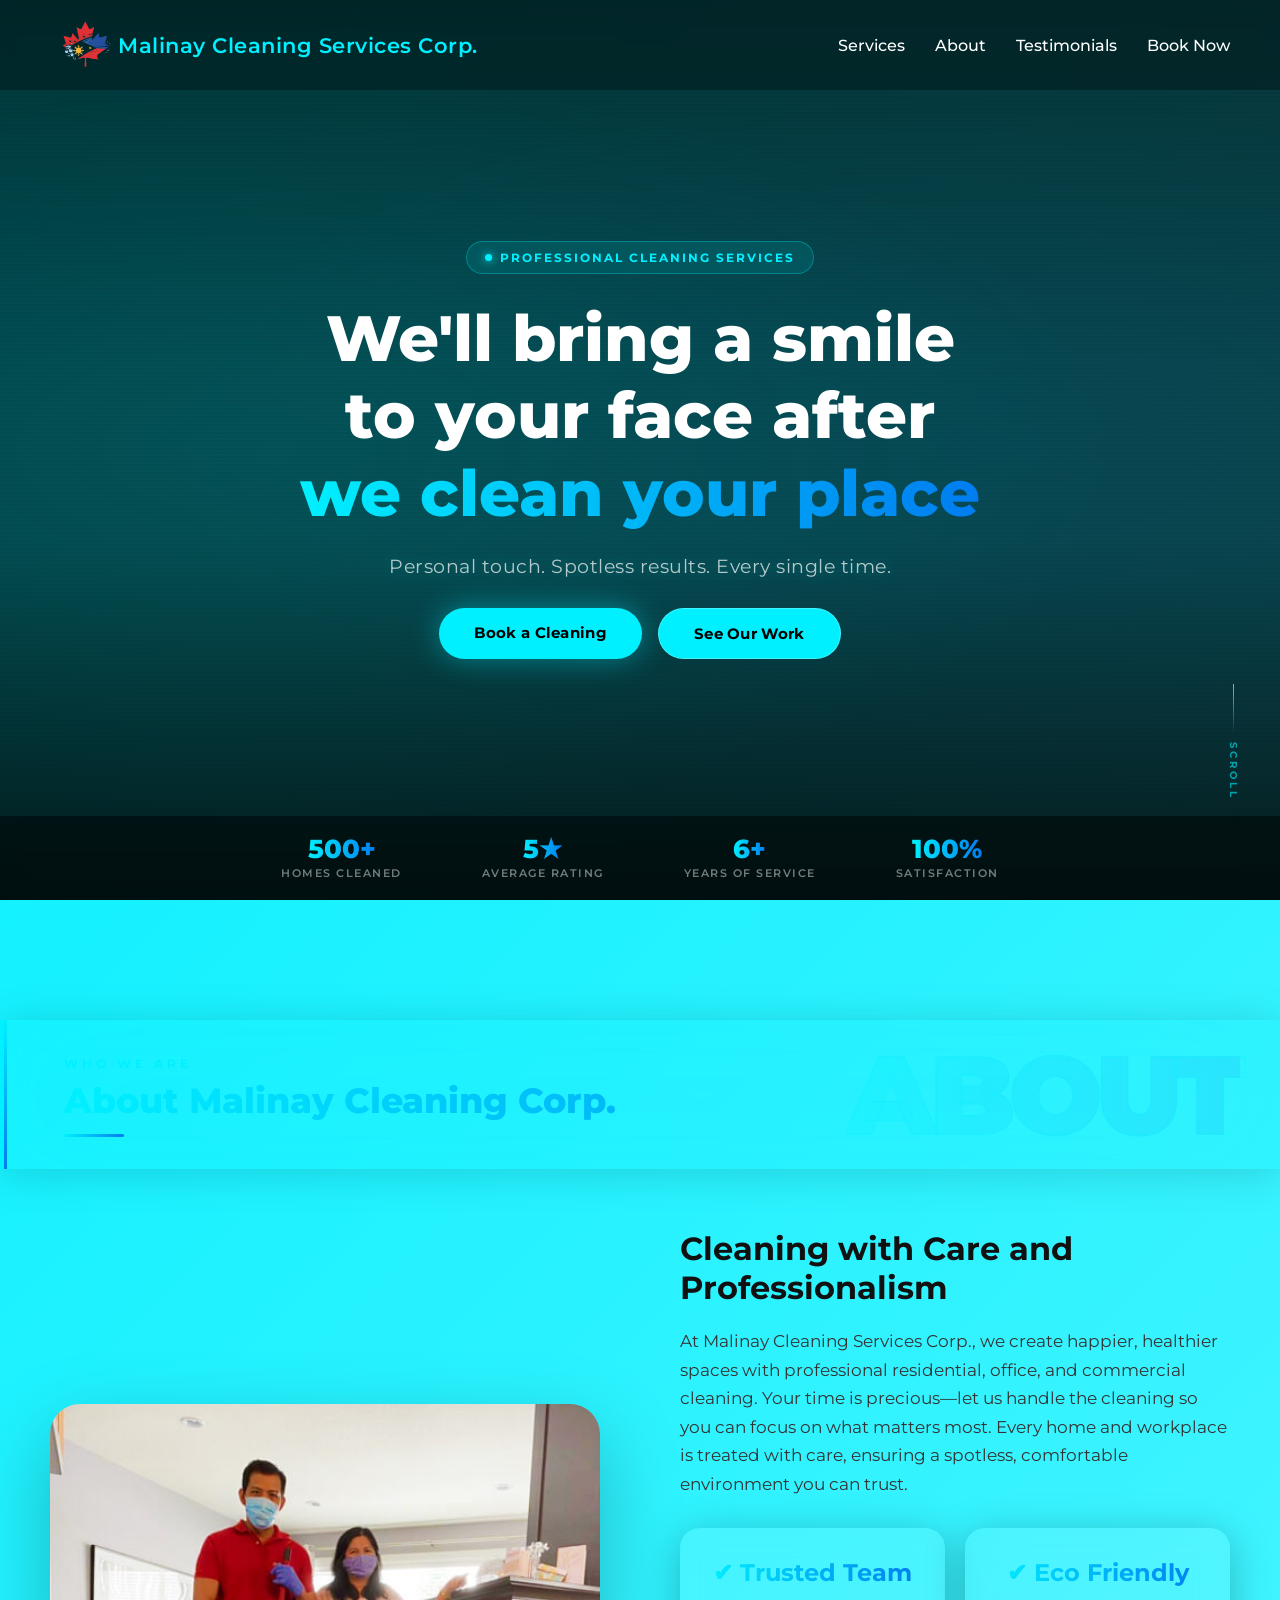
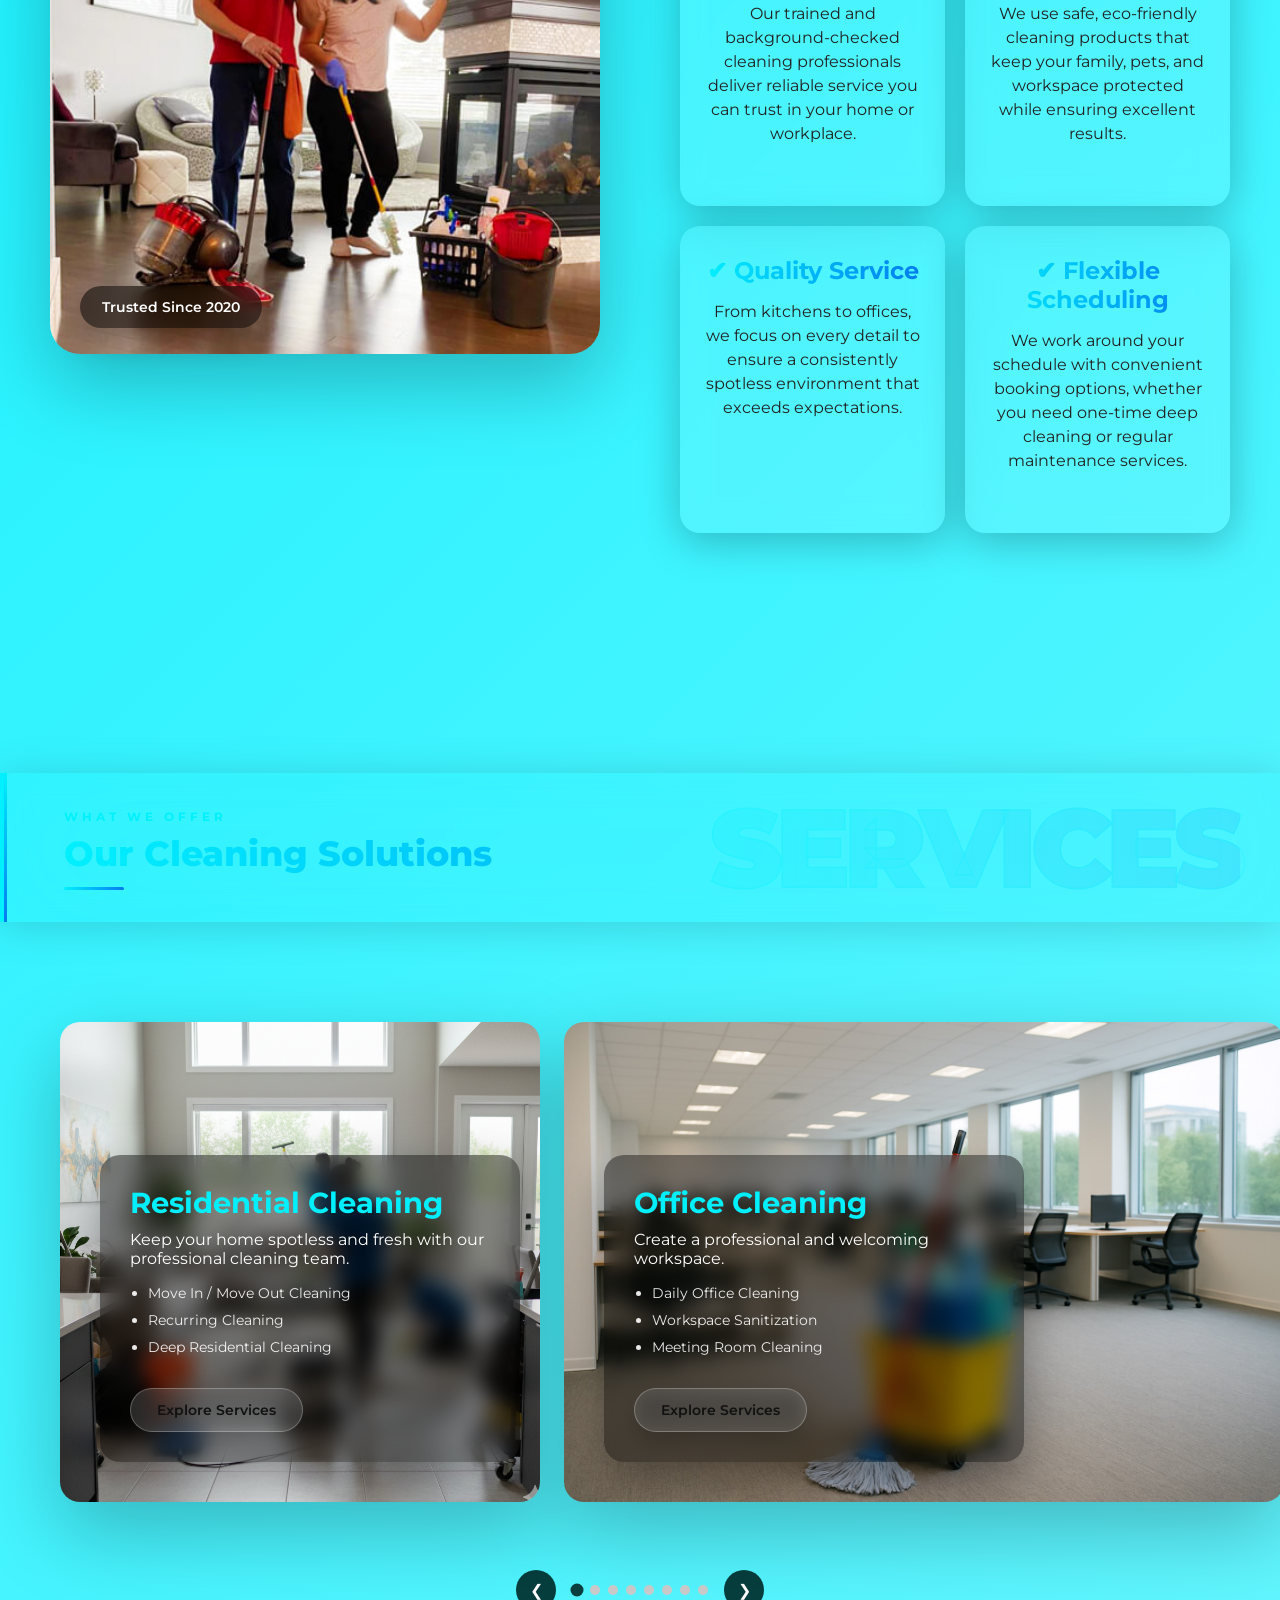
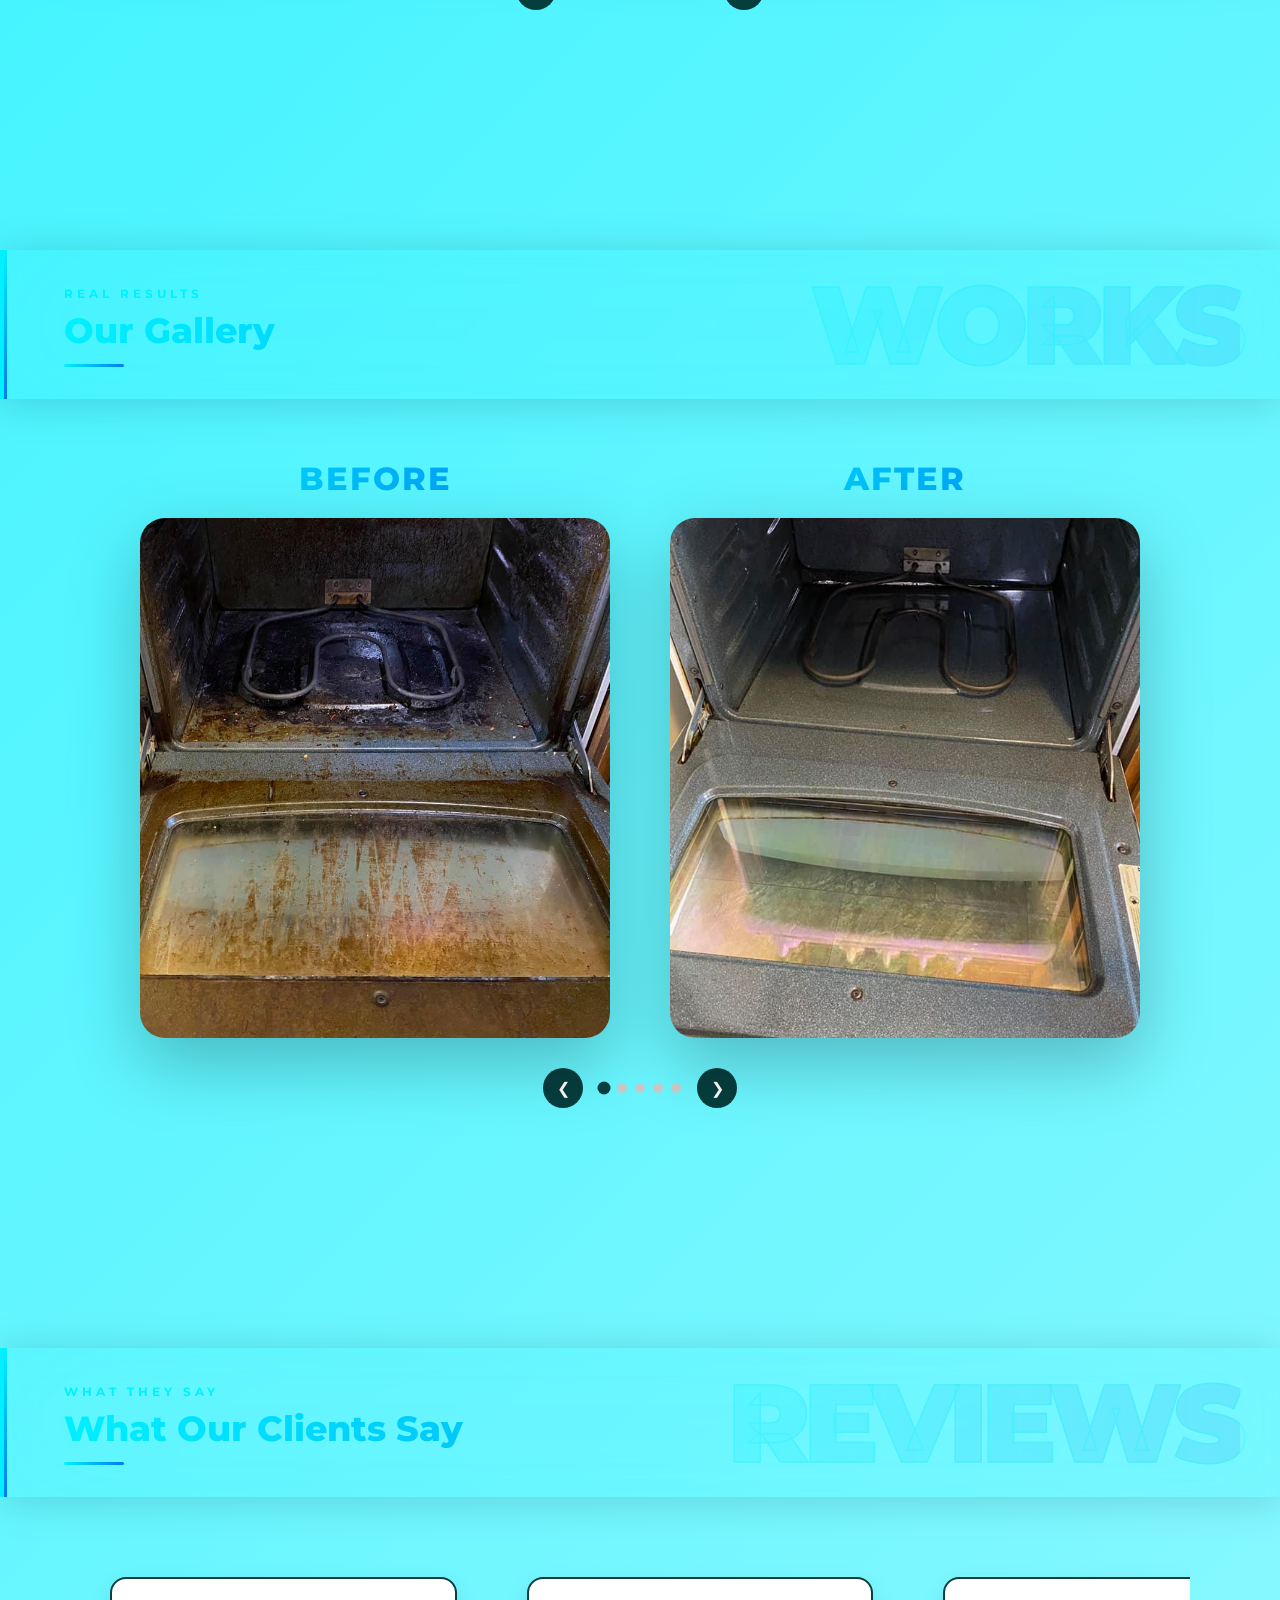
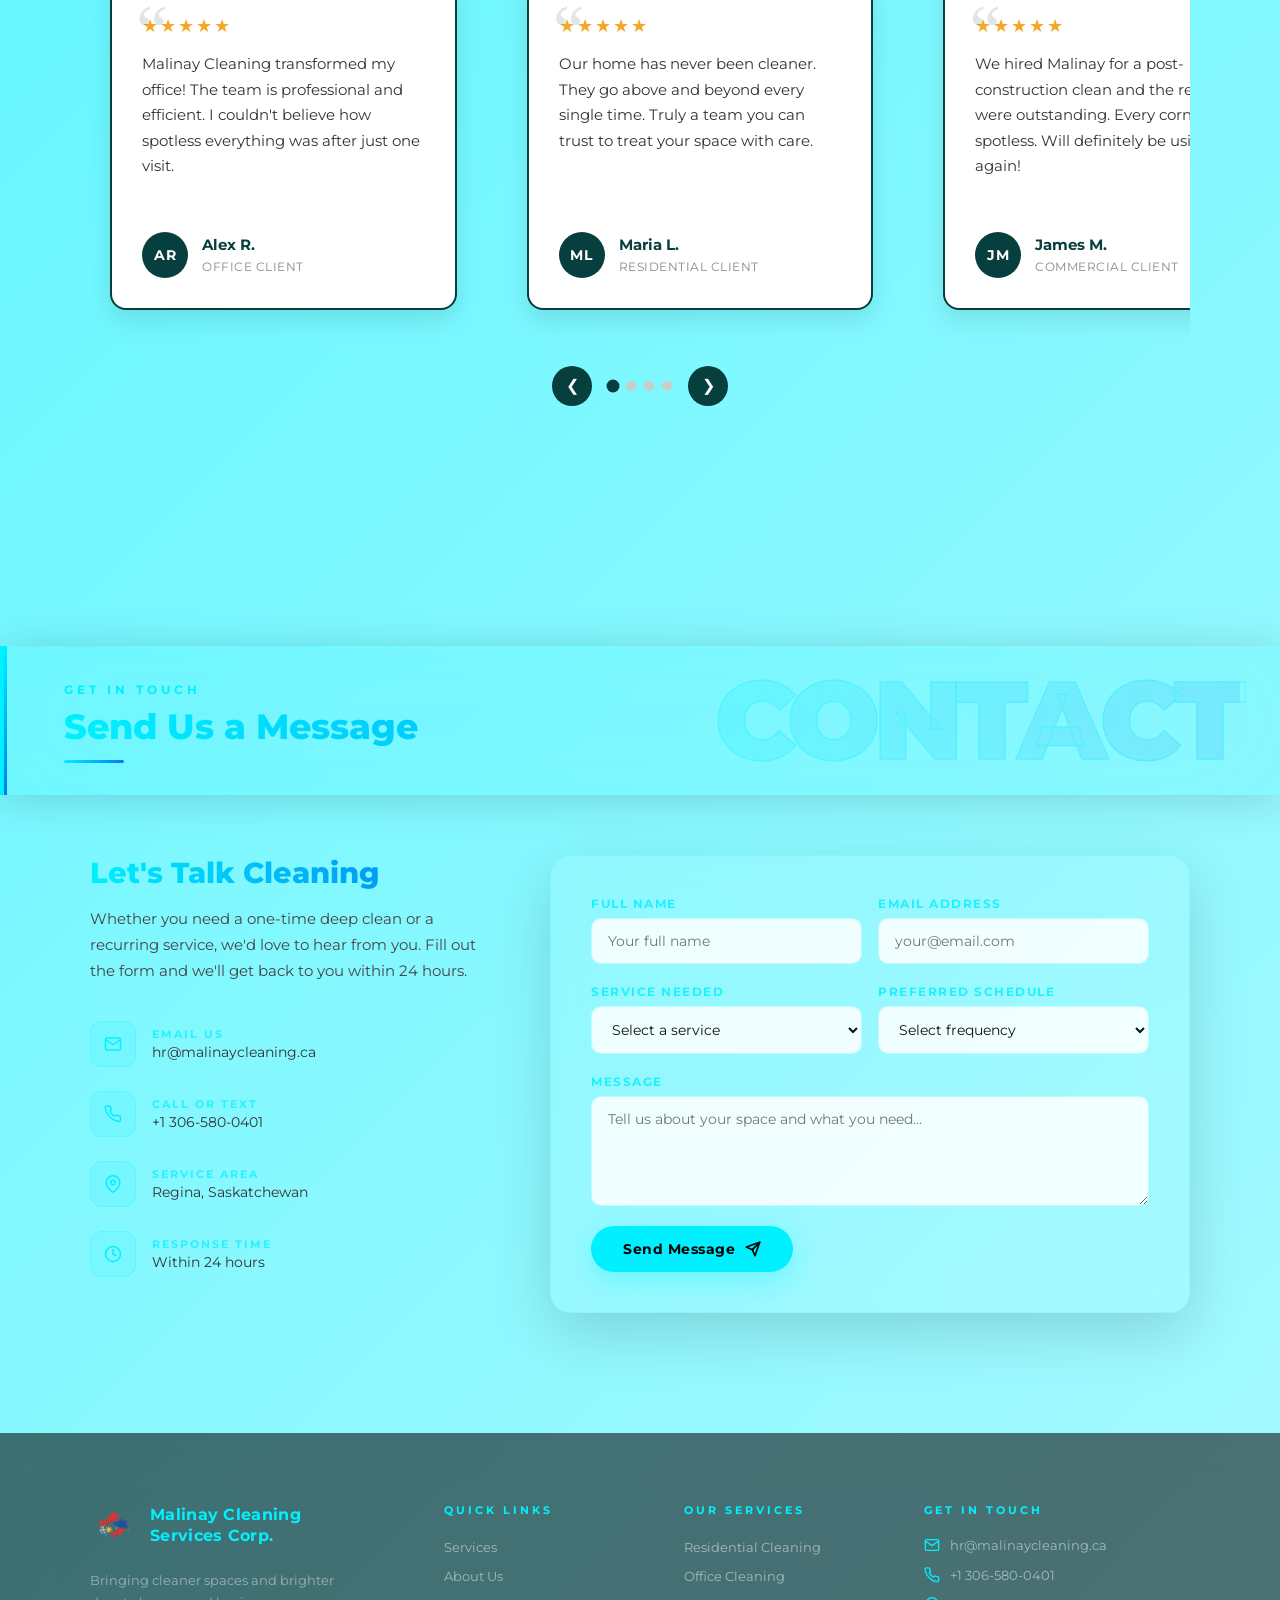
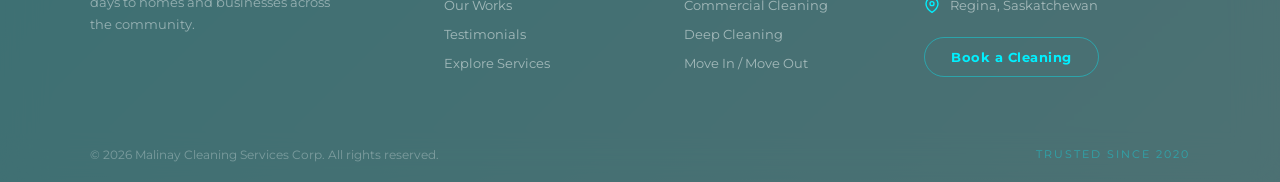
==== commit 61683627: "Update index.html" ====
--- a/index.html
+++ b/index.html
@@ -31,7 +31,10 @@
   <img src="assets/official-logo.png" alt="Malinay Cleaning Logo">
   <span class="logo-text">Malinay Cleaning Services Corp.</span>
 </a>
-  <ul>
+  <button class="nav-toggle" id="navToggle" aria-label="Toggle menu">
+    <span></span><span></span><span></span>
+  </button>
+  <ul id="navMenu">
     <li><a href="#services">Services</a></li>
     <li><a href="#about">About</a></li>
     <li><a href="#testimonials">Testimonials</a></li>
@@ -674,5 +677,19 @@
     </filter>
   </defs>
 </svg>
+<script>
+  const navToggle = document.getElementById('navToggle');
+  const navMenu = document.getElementById('navMenu');
+  navToggle.addEventListener('click', () => {
+    navMenu.classList.toggle('open');
+    navToggle.classList.toggle('active');
+  });
+  navMenu.querySelectorAll('a').forEach(link => {
+    link.addEventListener('click', () => {
+      navMenu.classList.remove('open');
+      navToggle.classList.remove('active');
+    });
+  });
+</script>
 </body>
-</html>+</html>
--- a/styles.css
+++ b/styles.css
@@ -2212,4 +2212,165 @@
   8%   { opacity: 1; }
   88%  { opacity: 0.9; }
   100% { opacity: 0;   transform: translateY(calc(-50% + var(--vy,0px))) translateX(110vw); }
-}+}
+
+/* ================================================ */
+/* FULLY RESPONSIVE — ALL DEVICES                   */
+/* ================================================ */
+
+/* --- Hamburger button --- */
+.nav-toggle {
+  display: none;
+  flex-direction: column;
+  justify-content: center;
+  gap: 5px;
+  background: none;
+  border: none;
+  cursor: pointer;
+  padding: 6px;
+  z-index: 1100;
+}
+.nav-toggle span {
+  display: block;
+  width: 24px;
+  height: 2px;
+  background: white;
+  border-radius: 2px;
+  transition: transform 0.3s ease, opacity 0.3s ease;
+  transform-origin: center;
+}
+.nav-toggle.active span:nth-child(1) { transform: translateY(7px) rotate(45deg); }
+.nav-toggle.active span:nth-child(2) { opacity: 0; }
+.nav-toggle.active span:nth-child(3) { transform: translateY(-7px) rotate(-45deg); }
+
+/* ---- Tablet (≤1024px) ---- */
+@media (max-width: 1024px) {
+  nav { padding: 16px 30px; }
+  .logo-text { font-size: 1.1rem; }
+  .brand img { height: 40px; }
+
+  section { padding: 80px 30px; }
+
+  .about-container { gap: 40px; }
+  .about-content h3 { font-size: 1.6rem; }
+
+  .overlay { left: 20px; bottom: 20px; max-width: 320px; padding: 20px; }
+  .overlay h2 { font-size: 1.4rem; }
+
+  .works-wrapper { gap: 20px; }
+  .works-track { height: 380px; }
+  .works-track img { height: 380px; }
+}
+
+/* ---- Mobile (≤768px) ---- */
+@media (max-width: 768px) {
+
+  /* Nav */
+  .nav-toggle { display: flex; }
+
+  nav ul {
+    display: none;
+    position: fixed;
+    top: 0; left: 0;
+    width: 100%;
+    height: 100vh;
+    background: rgba(0, 0, 0, 0.92);
+    backdrop-filter: blur(16px);
+    flex-direction: column;
+    align-items: center;
+    justify-content: center;
+    gap: 36px;
+    z-index: 1000;
+  }
+  nav ul.open { display: flex; }
+  nav ul li a { font-size: 1.4rem; color: white; }
+  nav ul li a:hover { color: #00f0ff; }
+
+  /* General */
+  section { padding: 70px 20px; }
+
+  /* About */
+  .about-container {
+    flex-direction: column;
+    gap: 30px;
+  }
+  .about-image { min-width: unset; width: 100%; }
+  .about-content { min-width: unset; width: 100%; }
+  .about-content h3 { font-size: 1.4rem; }
+  .about-content p { font-size: 0.95rem; }
+  .about-features { grid-template-columns: 1fr; }
+
+  /* Services carousel overlay */
+  .overlay {
+    left: 14px;
+    right: 14px;
+    bottom: 14px;
+    max-width: unset;
+    padding: 18px;
+  }
+  .overlay h2 { font-size: 1.2rem; }
+  .service-sublist { font-size: 0.82rem; }
+  .service-btn { font-size: 0.82rem; padding: 10px 18px; }
+
+  /* Works / Gallery */
+  .works-wrapper { flex-direction: column; gap: 24px; }
+  .works-column { width: 100%; }
+  .works-track { height: 260px; }
+  .works-track img { height: 260px; }
+  .works-label { font-size: 1.4rem; }
+
+  /* Section banner */
+  .section-banner { padding: 20px 20px 18px; }
+  .section-title { font-size: 1.5rem; }
+
+  /* Contact */
+  .contact-section { padding: 70px 20px; }
+  .contact-info h3 { font-size: 1.4rem; }
+  .contact-form-row { grid-template-columns: 1fr; }
+
+  /* Footer */
+  .footer-inner { padding: 40px 20px 30px; gap: 28px; }
+}
+
+/* ---- Small mobile (≤480px) ---- */
+@media (max-width: 480px) {
+  .logo-text { font-size: 0.85rem; }
+  .brand img { height: 34px; }
+
+  .hero-content h1 { font-size: 1.6rem; }
+  .hero-sub { font-size: 0.9rem; }
+  .hero-actions { flex-direction: column; gap: 12px; align-items: center; }
+  .hero-btn-primary, .hero-btn-secondary {
+    width: 100%;
+    max-width: 280px;
+    text-align: center;
+    padding: 14px 20px;
+  }
+
+  .hero-stats {
+    flex-wrap: wrap;
+    gap: 10px;
+    padding: 14px 16px;
+  }
+  .hero-stat { flex: 1 1 42%; }
+  .hero-stat-number { font-size: 1.1rem; }
+  .hero-stat-label { font-size: 8px; }
+
+  .overlay { padding: 14px; }
+  .overlay h2 { font-size: 1rem; }
+  .service-sublist { display: none; }
+
+  .works-track { height: 220px; }
+  .works-track img { height: 220px; }
+
+  .testimonial-card { padding: 24px 18px; }
+
+  .section-title { font-size: 1.3rem; }
+  .banner-watermark { font-size: 48px; }
+
+  .contact-submit { width: 100%; justify-content: center; }
+
+  .footer-inner { grid-template-columns: 1fr; padding: 36px 18px 24px; }
+  .footer-brand { grid-column: span 1; }
+  .footer-bottom { flex-direction: column; gap: 6px; text-align: center; padding: 16px 18px; }
+}
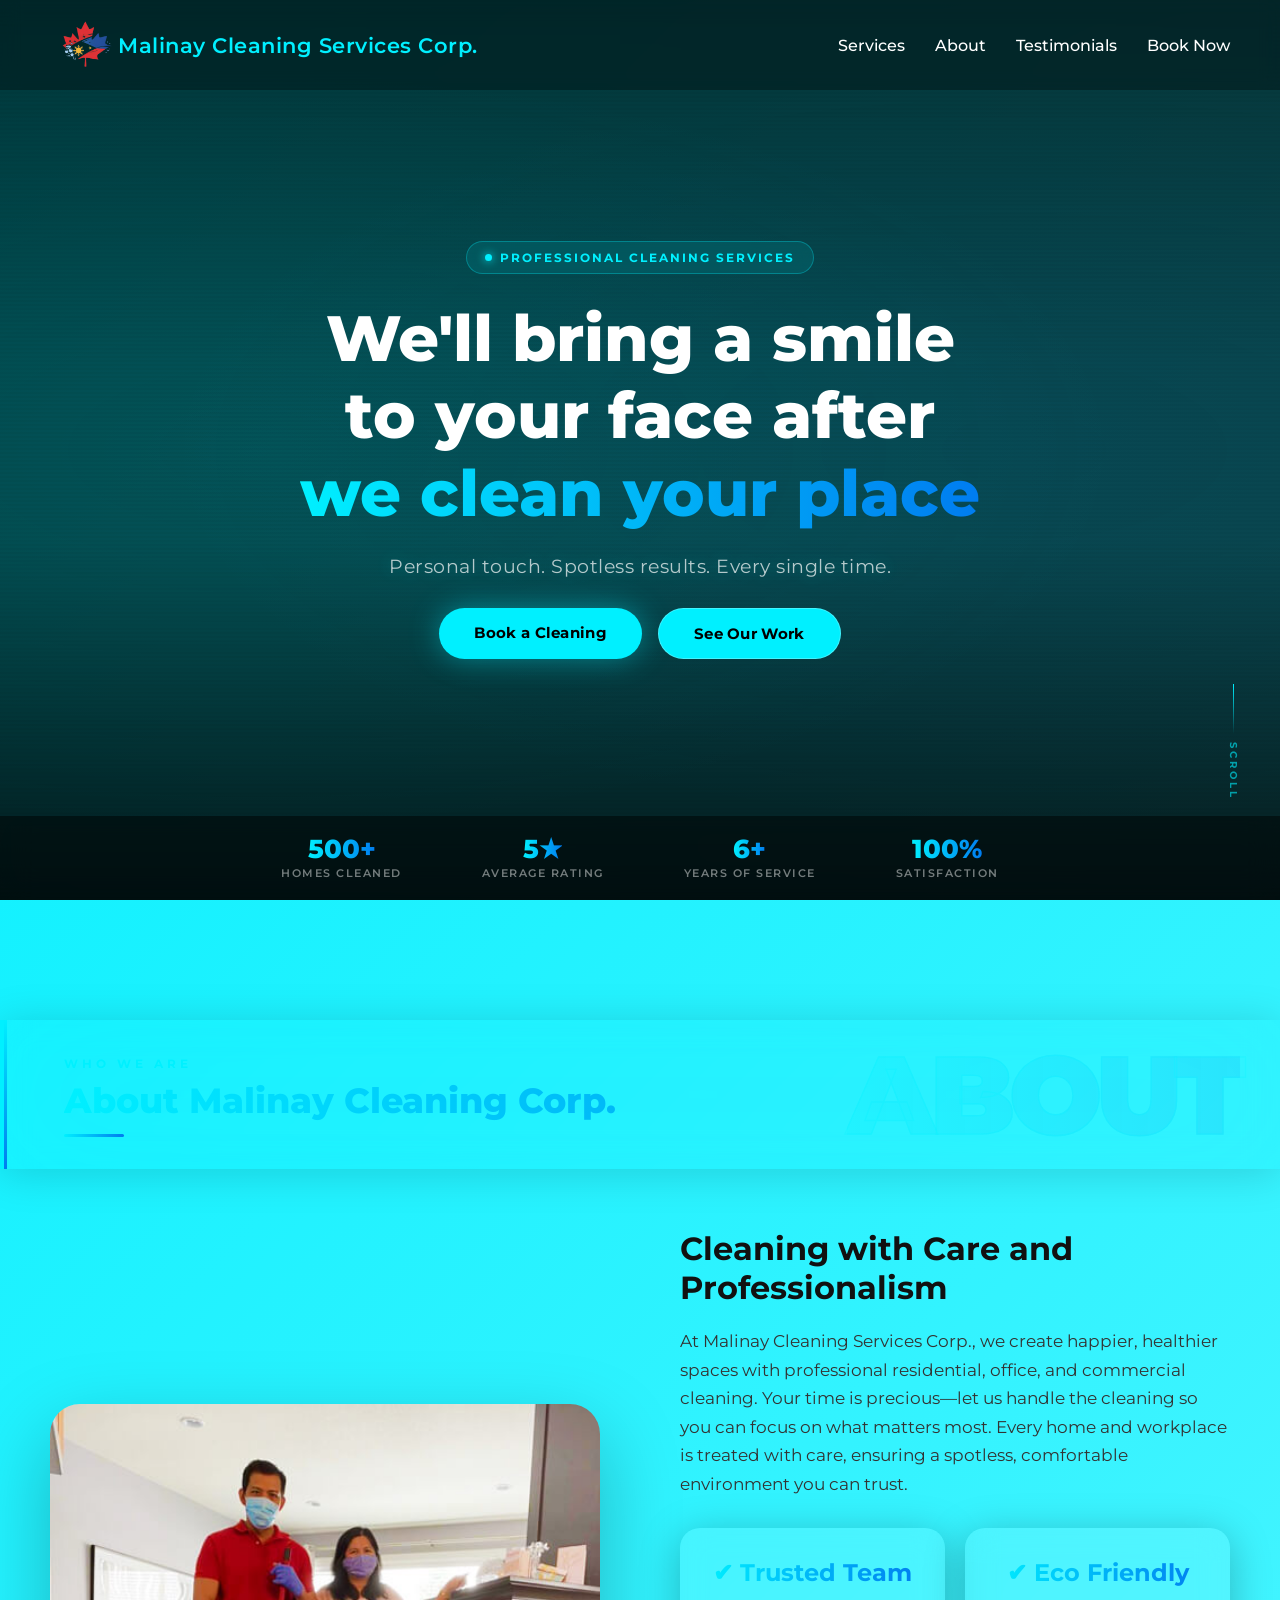
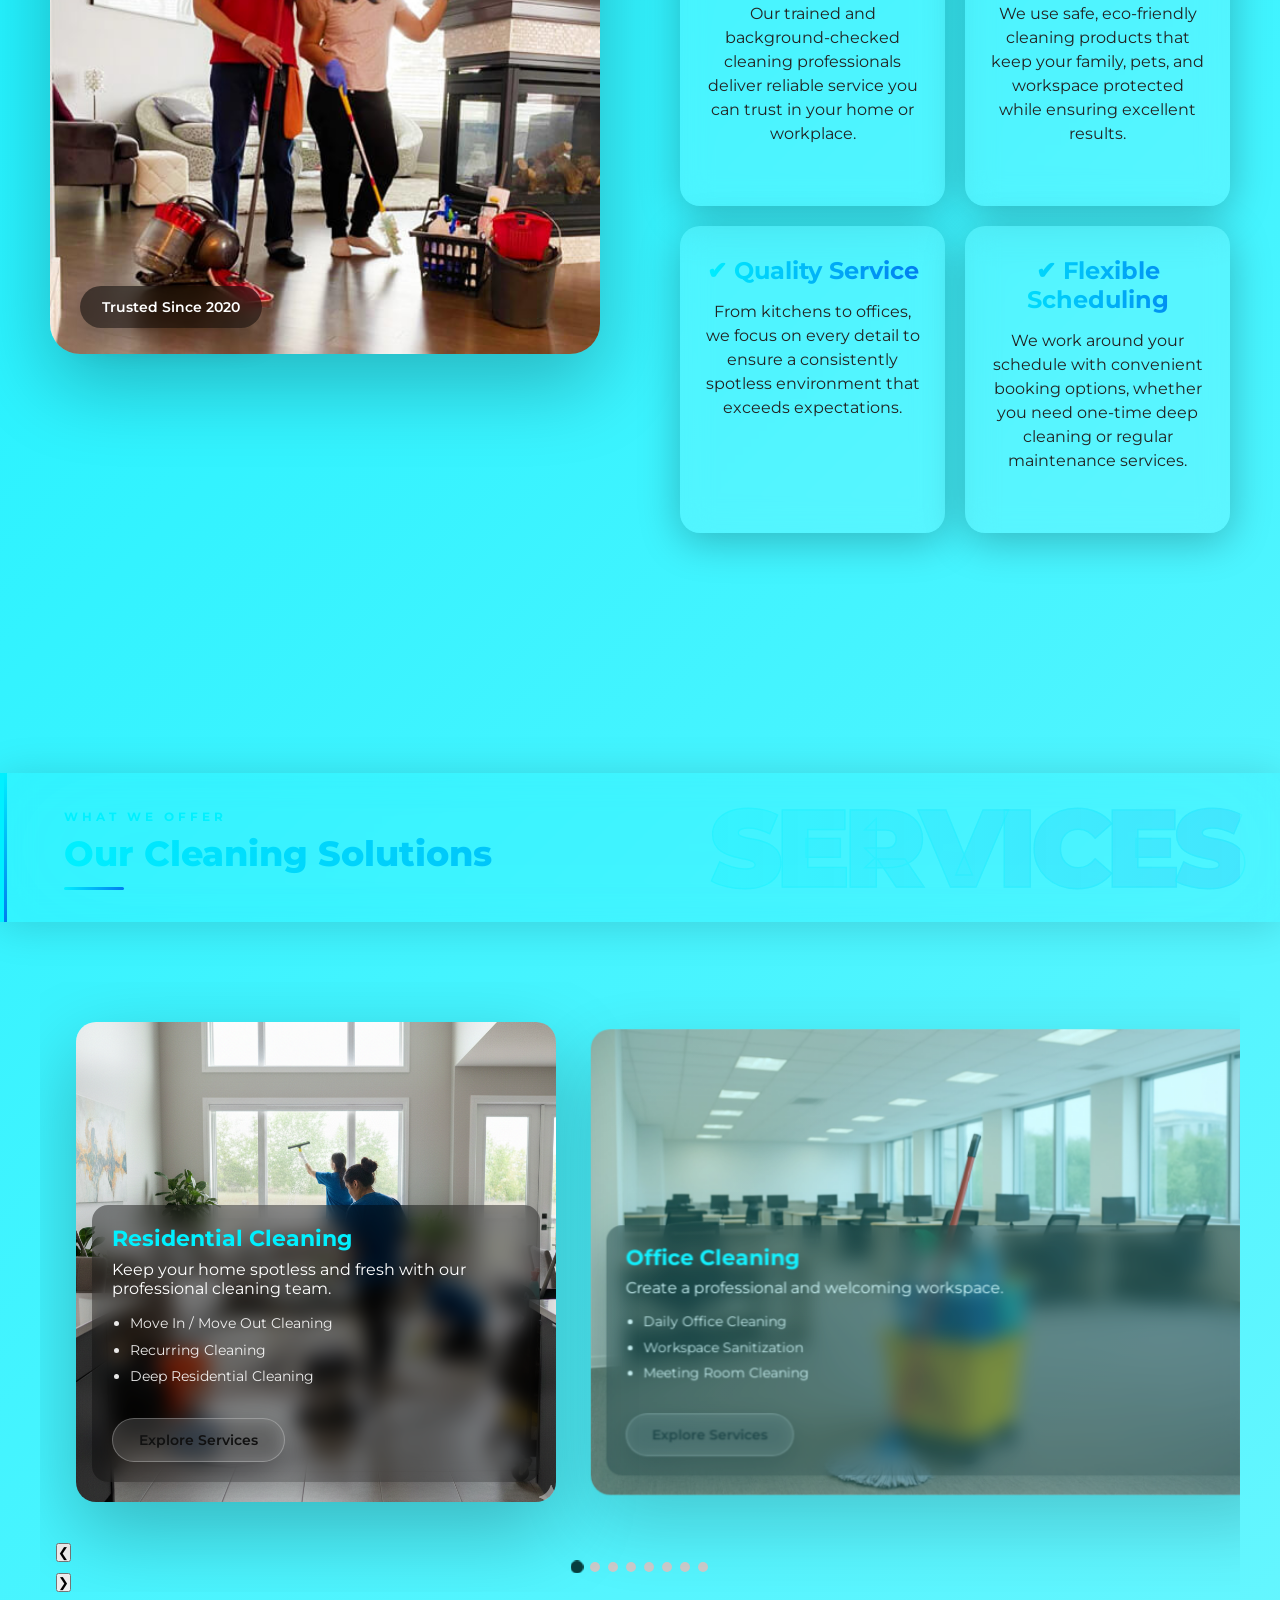
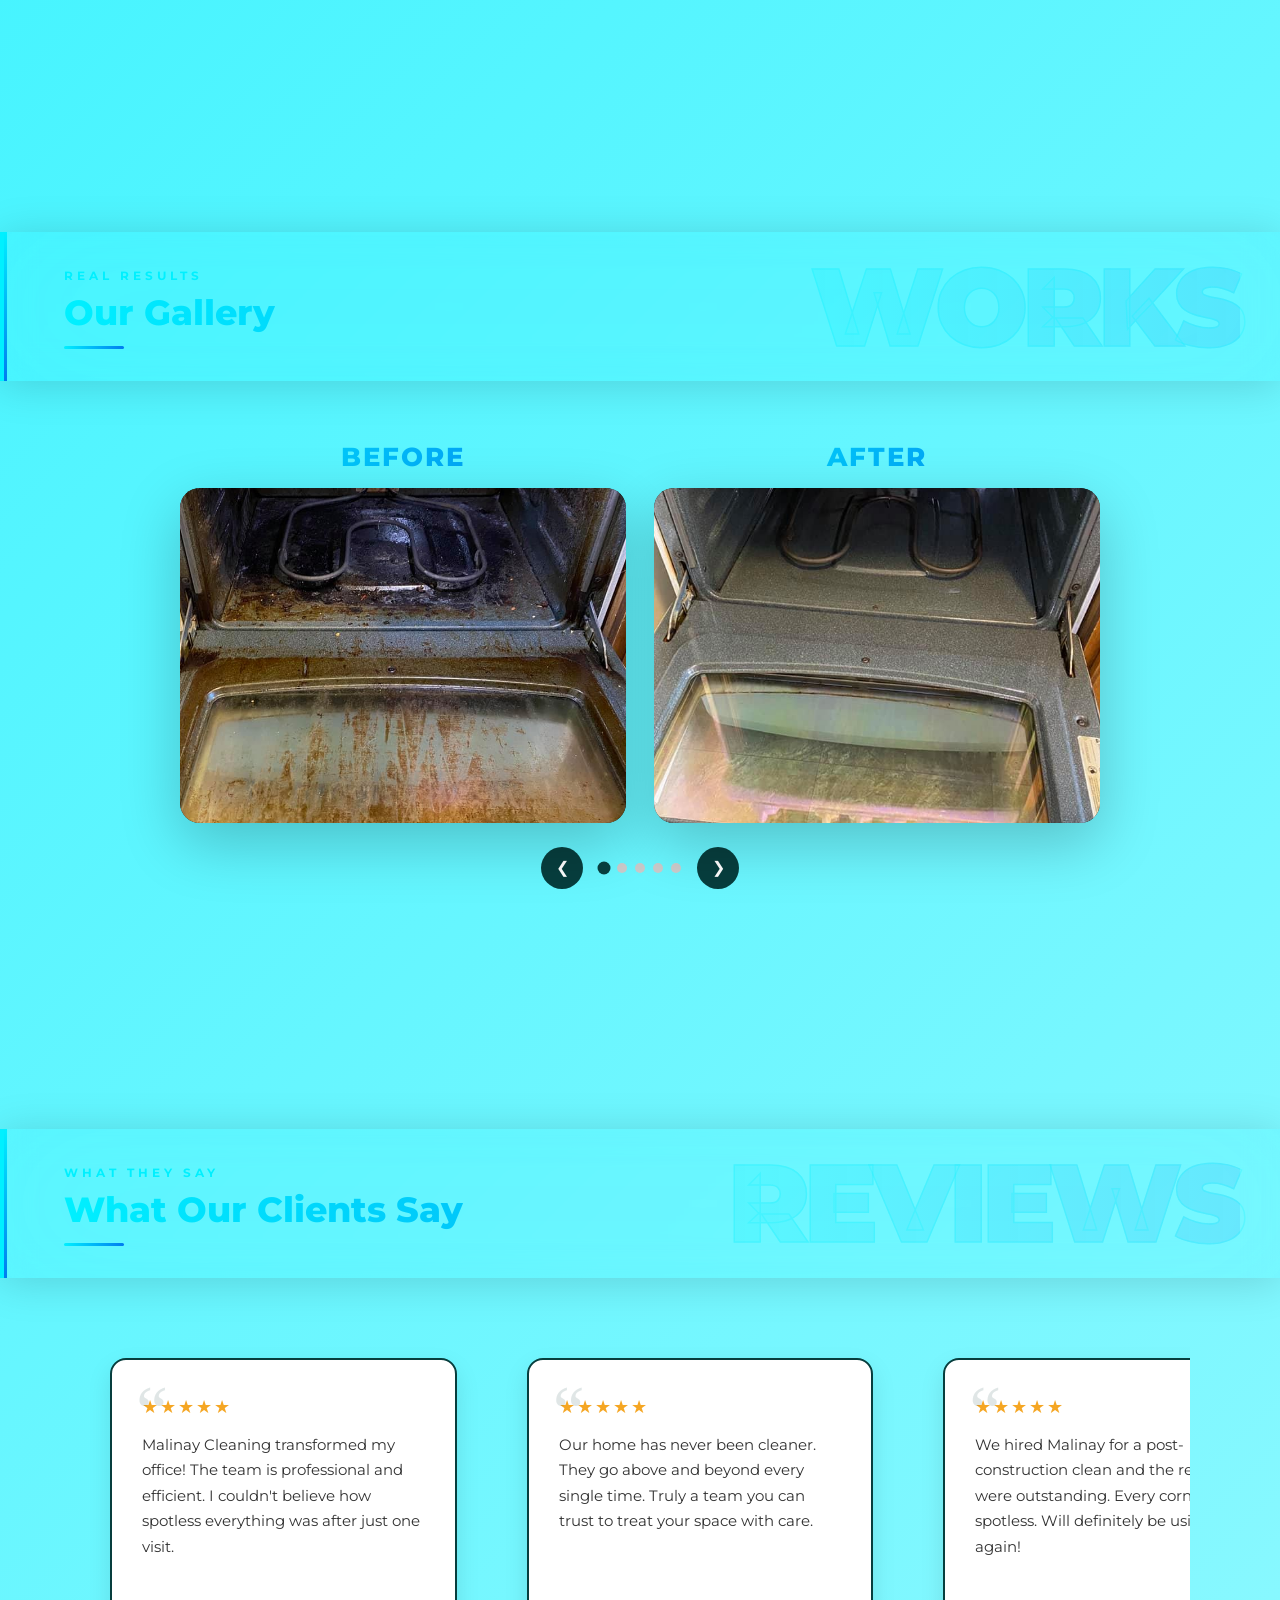
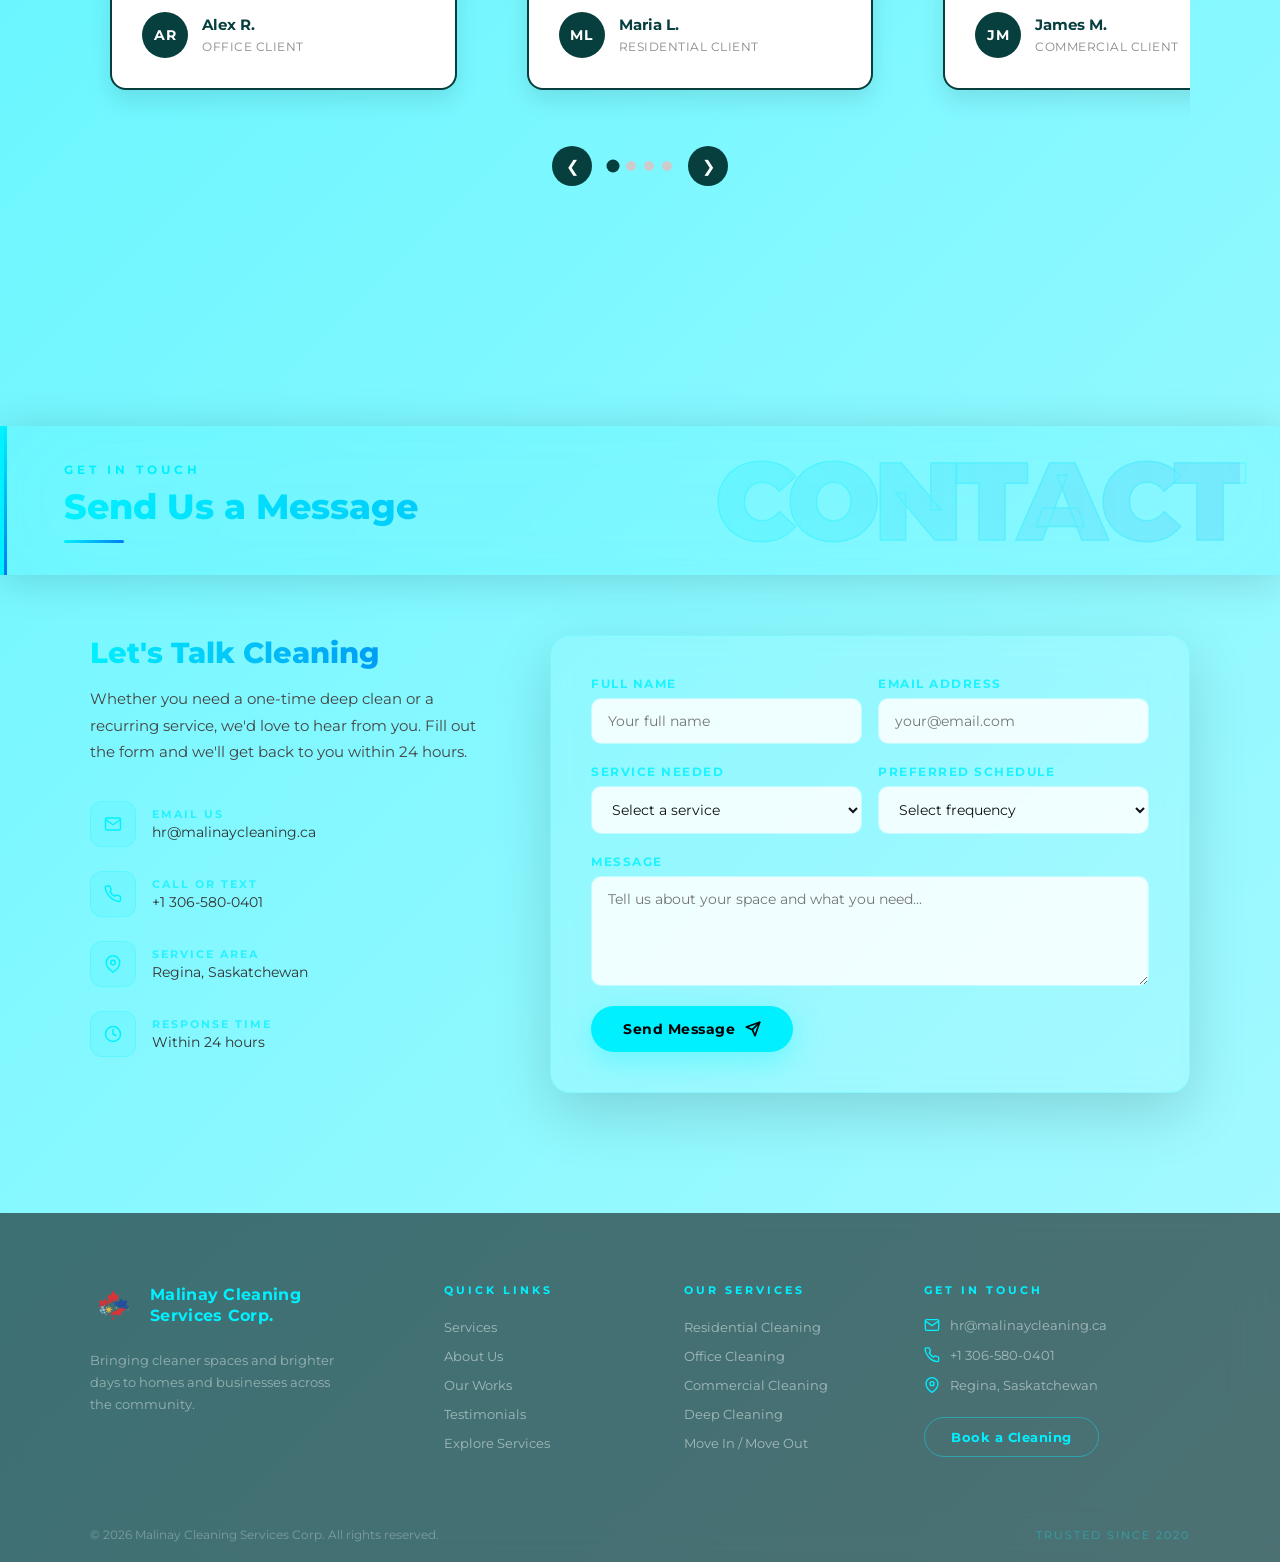
==== commit 786725cb: "Update index.html" ====
--- a/index.html
+++ b/index.html
@@ -170,8 +170,8 @@
   <div class="carousel">
     <div class="carousel-track">
 
-      <div class="carousel-item fade-in">
-        <img src="assets/residential.png">
+      <div class="carousel-item">
+        <img src="assets/residential.png" alt="Residential Cleaning">
         <div class="overlay">
           <h2>Residential Cleaning</h2>
           <p>Keep your home spotless and fresh with our professional cleaning team.</p>
@@ -184,8 +184,8 @@
         </div>
       </div>
 
-      <div class="carousel-item fade-in">
-        <img src="assets/office.png">
+      <div class="carousel-item">
+        <img src="assets/office.png" alt="Office Cleaning">
         <div class="overlay">
           <h2>Office Cleaning</h2>
           <p>Create a professional and welcoming workspace.</p>
@@ -198,8 +198,8 @@
         </div>
       </div>
 
-      <div class="carousel-item fade-in">
-        <img src="assets/commercial.jpg">
+      <div class="carousel-item">
+        <img src="assets/commercial.jpg" alt="Commercial Cleaning">
         <div class="overlay">
           <h2>Commercial Cleaning</h2>
           <p>Deep cleaning for businesses and commercial spaces.</p>
@@ -212,8 +212,8 @@
         </div>
       </div>
 
-      <div class="carousel-item fade-in">
-        <img src="assets/residential.png">
+      <div class="carousel-item">
+        <img src="assets/residential.png" alt="Carpet Cleaning">
         <div class="overlay">
           <h2>Carpet Cleaning</h2>
           <p>Restore your carpets to their original freshness and colour.</p>
@@ -226,8 +226,8 @@
         </div>
       </div>
 
-      <div class="carousel-item fade-in">
-        <img src="assets/commercial.jpg">
+      <div class="carousel-item">
+        <img src="assets/commercial.jpg" alt="Move In Move Out">
         <div class="overlay">
           <h2>Move In / Move Out</h2>
           <p>Start fresh or leave on a good note — we handle the deep clean.</p>
@@ -240,8 +240,8 @@
         </div>
       </div>
 
-      <div class="carousel-item fade-in">
-        <img src="assets/office.png">
+      <div class="carousel-item">
+        <img src="assets/office.png" alt="High Dusting">
         <div class="overlay">
           <h2>High Dusting</h2>
           <p>Reaching the spots others miss — ceilings, vents, and high surfaces.</p>
@@ -254,8 +254,8 @@
         </div>
       </div>
 
-      <div class="carousel-item fade-in">
-        <img src="assets/commercial.jpg">
+      <div class="carousel-item">
+        <img src="assets/commercial.jpg" alt="Post Construction">
         <div class="overlay">
           <h2>Post Construction</h2>
           <p>After the build comes the clean — dust, debris, and everything in between.</p>
@@ -268,8 +268,8 @@
         </div>
       </div>
 
-      <div class="carousel-item fade-in">
-        <img src="assets/residential.png">
+      <div class="carousel-item">
+        <img src="assets/residential.png" alt="Recurring Cleaning">
         <div class="overlay">
           <h2>Recurring Cleaning</h2>
           <p>Set it and forget it — consistent cleanliness on your schedule.</p>
@@ -284,9 +284,9 @@
 
     </div>
 
-    <div class="carousel-buttons">
+    <div class="carousel-controls">
       <button id="prev">&#10094;</button>
-      <div class="carousel-dots"></div>
+      <div class="carousel-dots" id="carouselDots"></div>
       <button id="next">&#10095;</button>
     </div>
   </div>
--- a/styles.css
+++ b/styles.css
@@ -185,125 +185,156 @@
   z-index: 1;
 }
 
-.carousel{
-position:relative;
-max-width:1200px;
-margin:auto;
-overflow:visible;
+.carousel {
+  position: relative;
+  max-width: 1200px;
+  margin: auto;
+  overflow: hidden; /* was: visible — this was letting cards spill out */
+  padding: 0 16px;
+  box-sizing: border-box;
 }
 
 /* Track */
-.carousel-track{
-display:flex;
-gap:24px;
-transition:transform .8s cubic-bezier(.77,0,.18,1);
-padding:40px 20px;
-}
-
-/* Items — show ~3 balanced cards on desktop */
-.carousel-item{
-min-width: calc(33.333% - 16px);
-height: 480px;
-border-radius:20px;
-overflow:hidden;
-position:relative;
-flex-shrink:0;
-opacity:.75;
-transition:all .7s ease;
-transform:scale(0.97);
-}
-
-/* Active slide */
-.carousel-item.active{
-opacity:1;
-z-index:2;
-transform:scale(1);
-}
-
-/* Image */
-.carousel-item img{
-width:100%;
-height:100%;
-object-fit:cover;
-transition:transform 6s ease;
-}
-
-.carousel-item.active img{
-transform:scale(1.1);
-}
-
-/* Overlay */
-.overlay{
-position:absolute;
-bottom:40px;
-left:40px;
-max-width:420px;
-
-backdrop-filter:blur(10px);
-background:rgba(0,0,0,0.45);
-padding:30px;
-border-radius:20px;
-
-color:white;
-box-shadow:0 20px 50px rgba(0,0,0,0.4);
-}
-
-.overlay h2{
-color:#00f0ff;
-margin-bottom:10px;
-font-size:1.8rem;
+.carousel-track {
+  display: flex;
+  gap: 24px;
+  transition: transform .8s cubic-bezier(.77,0,.18,1);
+  padding: 40px 20px;
+  will-change: transform;
+}
+
+/* Cards — 3 visible on desktop */
+.carousel-item {
+  min-width: calc(33.333% - 16px);
+  height: 480px;
+  border-radius: 20px;
+  overflow: hidden;
+  position: relative;
+  flex-shrink: 0;
+  opacity: .75;
+  transition: all .7s ease;
+  transform: scale(0.97);
+  box-shadow: 0 30px 80px rgba(0,0,0,0.25);
+}
+
+.carousel-item.active {
+  opacity: 1;
+  z-index: 2;
+  transform: scale(1);
+}
+
+/* Image fills card */
+.carousel-item img {
+  width: 100%;
+  height: 100%;
+  object-fit: cover;
+  transition: transform 6s ease;
+}
+
+.carousel-item.active img {
+  transform: scale(1.1);
+}
+
+/* Overlay — fluid, no fixed left/bottom px */
+.overlay {
+  position: absolute;
+  bottom: 20px;
+  left: 16px;
+  right: 16px;
+  max-width: 100%;
+  backdrop-filter: blur(10px);
+  background: rgba(0,0,0,0.45);
+  padding: 20px;
+  border-radius: 16px;
+  color: white;
+  box-shadow: 0 20px 50px rgba(0,0,0,0.4);
+  box-sizing: border-box;
+}
+
+.overlay h2 {
+  color: #00f0ff;
+  margin-bottom: 8px;
+  font-size: 1.4rem;
+  line-height: 1.2;
 }
 
 /* Buttons */
-
-.carousel-buttons{
-display:flex;
-align-items:center;
-justify-content:center;
-gap:16px;
-margin-top:28px;
-}
-
-.carousel-buttons button{
-background:#073E3E;
-color:#fff;
-border:none;
-border-radius:50%;
-width:40px;
-height:40px;
-font-size:16px;
-cursor:pointer;
-transition:background 0.3s ease, transform 0.2s ease;
-display:flex;
-align-items:center;
-justify-content:center;
-}
-
-.carousel-buttons button:hover{
-background:#0a5555;
-transform:scale(1.1);
+.carousel-buttons {
+  display: flex;
+  align-items: center;
+  justify-content: center;
+  gap: 16px;
+  margin-top: 28px;
+}
+
+.carousel-buttons button {
+  background: #073E3E;
+  color: #fff;
+  border: none;
+  border-radius: 50%;
+  width: 40px;
+  height: 40px;
+  font-size: 16px;
+  cursor: pointer;
+  transition: background 0.3s ease, transform 0.2s ease;
+  display: flex;
+  align-items: center;
+  justify-content: center;
+  flex-shrink: 0;
+}
+
+.carousel-buttons button:hover {
+  background: #0a5555;
+  transform: scale(1.1);
 }
 
 /* Dots */
-
-.carousel-dots{
-display:flex;
-gap:8px;
-}
-
-.carousel-dots span{
-width:10px;
-height:10px;
-border-radius:50%;
-background:#ccc;
-cursor:pointer;
-transition:background 0.3s ease, transform 0.2s ease;
-display:inline-block;
-}
-
-.carousel-dots span.active{
-background:#073E3E;
-transform:scale(1.3);
+.carousel-dots {
+  display: flex;
+  gap: 8px;
+  flex-wrap: wrap;
+  justify-content: center;
+}
+
+.carousel-dots span {
+  width: 10px;
+  height: 10px;
+  border-radius: 50%;
+  background: #ccc;
+  cursor: pointer;
+  transition: background 0.3s ease, transform 0.2s ease;
+  display: inline-block;
+  flex-shrink: 0;
+}
+
+.carousel-dots span.active {
+  background: #073E3E;
+  transform: scale(1.3);
+}
+
+/* ---- Tablet (769px – 1024px): 2 cards ---- */
+@media (min-width: 769px) and (max-width: 1024px) {
+  .carousel-item { min-width: calc(50% - 12px); height: 420px; }
+  .overlay h2 { font-size: 1.2rem; }
+}
+
+/* ---- Mobile (≤ 768px): 1 card ---- */
+@media (max-width: 768px) {
+  .carousel { padding: 0 12px; }
+  .carousel-track { gap: 16px; padding: 24px 12px; }
+  .carousel-item { min-width: calc(100% - 0px); height: 380px; }
+  .overlay { bottom: 14px; left: 12px; right: 12px; padding: 16px; border-radius: 12px; }
+  .overlay h2 { font-size: 1.1rem; }
+  .service-sublist { font-size: 0.82rem; }
+  .service-btn { font-size: 0.82rem; padding: 10px 18px; }
+}
+
+/* ---- Small mobile (≤ 480px) ---- */
+@media (max-width: 480px) {
+  .carousel-item { height: 320px; }
+  .overlay { padding: 12px; }
+  .overlay h2 { font-size: 1rem; }
+  .service-sublist { display: none; }
 }
 
 /* About */
@@ -364,15 +395,11 @@
   .hero-content h1 {font-size: 2rem;}
   .hero-content p {font-size: 1rem;}
   section {padding: 80px 30px;}
-  /* Carousel: 1 card on mobile */
-  .carousel-item { min-width: calc(100% - 0px); height: 380px; }
-  .carousel-track { gap: 16px; padding: 24px 16px; }
   .testimonials-section { padding: 80px 20px; }
 }
 
 @media (min-width: 769px) and (max-width: 1024px) {
-  /* Carousel: 2 cards on tablet */
-  .carousel-item { min-width: calc(50% - 12px); height: 420px; }
+  /* carousel responsive handled in component block */
 }
 
 
@@ -418,16 +445,6 @@
 
 
 
-.carousel-item{
-box-shadow:0 30px 80px rgba(0,0,0,0.25);
-}
-
-.carousel-track{
-display:flex;
-gap:24px;
-transition:transform .8s cubic-bezier(.77,0,.18,1);
-padding:40px 20px;
-}
 
 
 
@@ -488,122 +505,150 @@
   transform: translateY(0);
 }
 
-/* Our Works */
-/* OUR WORKS */
-
-.works-section{
-
-}
-
-.works-carousel{
-max-width:1000px;
-margin:auto;
-position:relative;
-}
-
-.works-wrapper{
-display:flex;
-gap:40px;
-justify-content:center;
-}
-
-.works-column{
-flex:1;
-text-align:center;
-}
-
-.works-label{
-margin-bottom:20px;
-font-size:2rem;
-font-weight:800;
-letter-spacing:2px;
-text-transform:uppercase;
-
-background:linear-gradient(90deg,#00f0ff,#007cf0);
--webkit-background-clip:text;
--webkit-text-fill-color:transparent;
-}
-
-.works-track{
-height:520px; /* bigger card */
-overflow:hidden;
-position:relative;
-border-radius:25px;
-box-shadow:0 25px 70px rgba(0,0,0,0.25);
-}
-
-.works-track img{
-width:100%;
-height:520px;
-object-fit:cover;
-position:absolute;
-top:0;
-left:0;
-opacity:0;
-transition:opacity .6s ease, transform .6s ease;
-}
-
-.works-track img.active{
-opacity:1;
-transform:scale(1.05);
-}
-
-.works-controls{
-margin-top:30px;
-display:flex;
-align-items:center;
-justify-content:center;
-gap:16px;
-}
-
-.works-controls button{
-background:#073E3E;
-color:#fff;
-border:none;
-border-radius:50%;
-width:40px;
-height:40px;
-font-size:16px;
-cursor:pointer;
-transition:background 0.3s ease, transform 0.2s ease;
-display:flex;
-align-items:center;
-justify-content:center;
-}
-
-.works-controls button:hover{
-background:#0a5555;
-transform:scale(1.1);
-}
-
-.works-dots{
-display:flex;
-gap:8px;
-}
-
-.works-dots span{
-width:10px;
-height:10px;
-border-radius:50%;
-background:#ccc;
-cursor:pointer;
-transition:background 0.3s ease, transform 0.2s ease;
-display:inline-block;
-}
-
-.works-dots span.active{
-background:#073E3E;
-transform:scale(1.3);
-}
-
-.works-wrapper{
-display:flex;
-gap:60px;
-justify-content:center;
-align-items:center;
-max-width:1100px;
-margin:auto;
-}
+/* ========================= */
+/* OUR WORKS                 */
+/* ========================= */
+
+.works-section {
+  /* intentionally empty — inherits section padding */
+}
+
+/* Carousel container — constrained, centred, padded */
+.works-carousel {
+  max-width: 960px;
+  width: 100%;
+  margin: 0 auto;
+  padding: 0 20px;
+  box-sizing: border-box;
+  position: relative;
+}
+
+/* Side-by-side columns on desktop */
+.works-wrapper {
+  display: grid;
+  grid-template-columns: 1fr 1fr;
+  gap: 28px;
+  width: 100%;
+  box-sizing: border-box;
+}
+
+/* Each column fills its grid cell */
+.works-column {
+  width: 100%;
+  min-width: 0;
+  text-align: center;
+  box-sizing: border-box;
+}
+
+.works-label {
+  display: block;
+  margin-bottom: 16px;
+  font-size: 1.6rem;
+  font-weight: 800;
+  letter-spacing: 2px;
+  text-transform: uppercase;
+  background: linear-gradient(90deg, #00f0ff, #007cf0);
+  -webkit-background-clip: text;
+  -webkit-text-fill-color: transparent;
+}
+
+/* Track uses aspect-ratio — no fixed heights anywhere */
+.works-track {
+  position: relative;
+  width: 100%;
+  aspect-ratio: 4 / 3;
+  overflow: hidden;
+  border-radius: 20px;
+  box-shadow: 0 20px 60px rgba(0,0,0,0.22);
+  background: #111;
+}
+
+.works-track img {
+  position: absolute;
+  inset: 0;
+  width: 100%;
+  height: 100%;
+  object-fit: cover;
+  opacity: 0;
+  transition: opacity 0.6s ease, transform 0.6s ease;
+}
+
+.works-track img.active {
+  opacity: 1;
+  transform: scale(1.04);
+}
+
+/* Controls */
+.works-controls {
+  margin-top: 24px;
+  display: flex;
+  align-items: center;
+  justify-content: center;
+  gap: 16px;
+}
+
+.works-controls button {
+  background: #073E3E;
+  color: #fff;
+  border: none;
+  border-radius: 50%;
+  width: 42px;
+  height: 42px;
+  font-size: 16px;
+  cursor: pointer;
+  transition: background 0.3s ease, transform 0.2s ease;
+  display: flex;
+  align-items: center;
+  justify-content: center;
+  flex-shrink: 0;
+}
+
+.works-controls button:hover {
+  background: #0a5555;
+  transform: scale(1.1);
+}
+
+.works-dots {
+  display: flex;
+  gap: 8px;
+  flex-wrap: wrap;
+  justify-content: center;
+}
+
+.works-dots span {
+  width: 10px;
+  height: 10px;
+  border-radius: 50%;
+  background: #ccc;
+  cursor: pointer;
+  transition: background 0.3s ease, transform 0.2s ease;
+  display: inline-block;
+  flex-shrink: 0;
+}
+
+.works-dots span.active {
+  background: #073E3E;
+  transform: scale(1.3);
+}
+
+/* ---- Tablet (≤ 768px): stack columns ---- */
+@media (max-width: 768px) {
+  .works-carousel { padding: 0 16px; }
+  .works-wrapper {
+    grid-template-columns: 1fr;
+    gap: 20px;
+  }
+  .works-label { font-size: 1.3rem; }
+}
+
+/* ---- Small mobile (≤ 480px) ---- */
+@media (max-width: 480px) {
+  .works-carousel { padding: 0 12px; }
+  .works-track { border-radius: 14px; }
+  .works-label { font-size: 1.1rem; margin-bottom: 10px; }
+  .works-controls button { width: 36px; height: 36px; font-size: 14px; }
+}
+
 
 /* ========================= */
 /* MODERN ABOUT SECTION */
@@ -2254,12 +2299,9 @@
   .about-container { gap: 40px; }
   .about-content h3 { font-size: 1.6rem; }
 
-  .overlay { left: 20px; bottom: 20px; max-width: 320px; padding: 20px; }
-  .overlay h2 { font-size: 1.4rem; }
-
-  .works-wrapper { gap: 20px; }
-  .works-track { height: 380px; }
-  .works-track img { height: 380px; }
+  /* Services carousel overlay — handled in component block */
+
+  /* works responsive handled in component block */
 }
 
 /* ---- Mobile (≤768px) ---- */
@@ -2300,24 +2342,9 @@
   .about-content p { font-size: 0.95rem; }
   .about-features { grid-template-columns: 1fr; }
 
-  /* Services carousel overlay */
-  .overlay {
-    left: 14px;
-    right: 14px;
-    bottom: 14px;
-    max-width: unset;
-    padding: 18px;
-  }
-  .overlay h2 { font-size: 1.2rem; }
-  .service-sublist { font-size: 0.82rem; }
-  .service-btn { font-size: 0.82rem; padding: 10px 18px; }
-
-  /* Works / Gallery */
-  .works-wrapper { flex-direction: column; gap: 24px; }
-  .works-column { width: 100%; }
-  .works-track { height: 260px; }
-  .works-track img { height: 260px; }
-  .works-label { font-size: 1.4rem; }
+  /* Services carousel overlay — handled in component block */
+
+  /* works responsive handled in component block */
 
   /* Section banner */
   .section-banner { padding: 20px 20px 18px; }
@@ -2356,12 +2383,9 @@
   .hero-stat-number { font-size: 1.1rem; }
   .hero-stat-label { font-size: 8px; }
 
-  .overlay { padding: 14px; }
-  .overlay h2 { font-size: 1rem; }
-  .service-sublist { display: none; }
-
-  .works-track { height: 220px; }
-  .works-track img { height: 220px; }
+  /* Services carousel overlay — handled in component block */
+
+  /* works responsive handled in component block */
 
   .testimonial-card { padding: 24px 18px; }
 
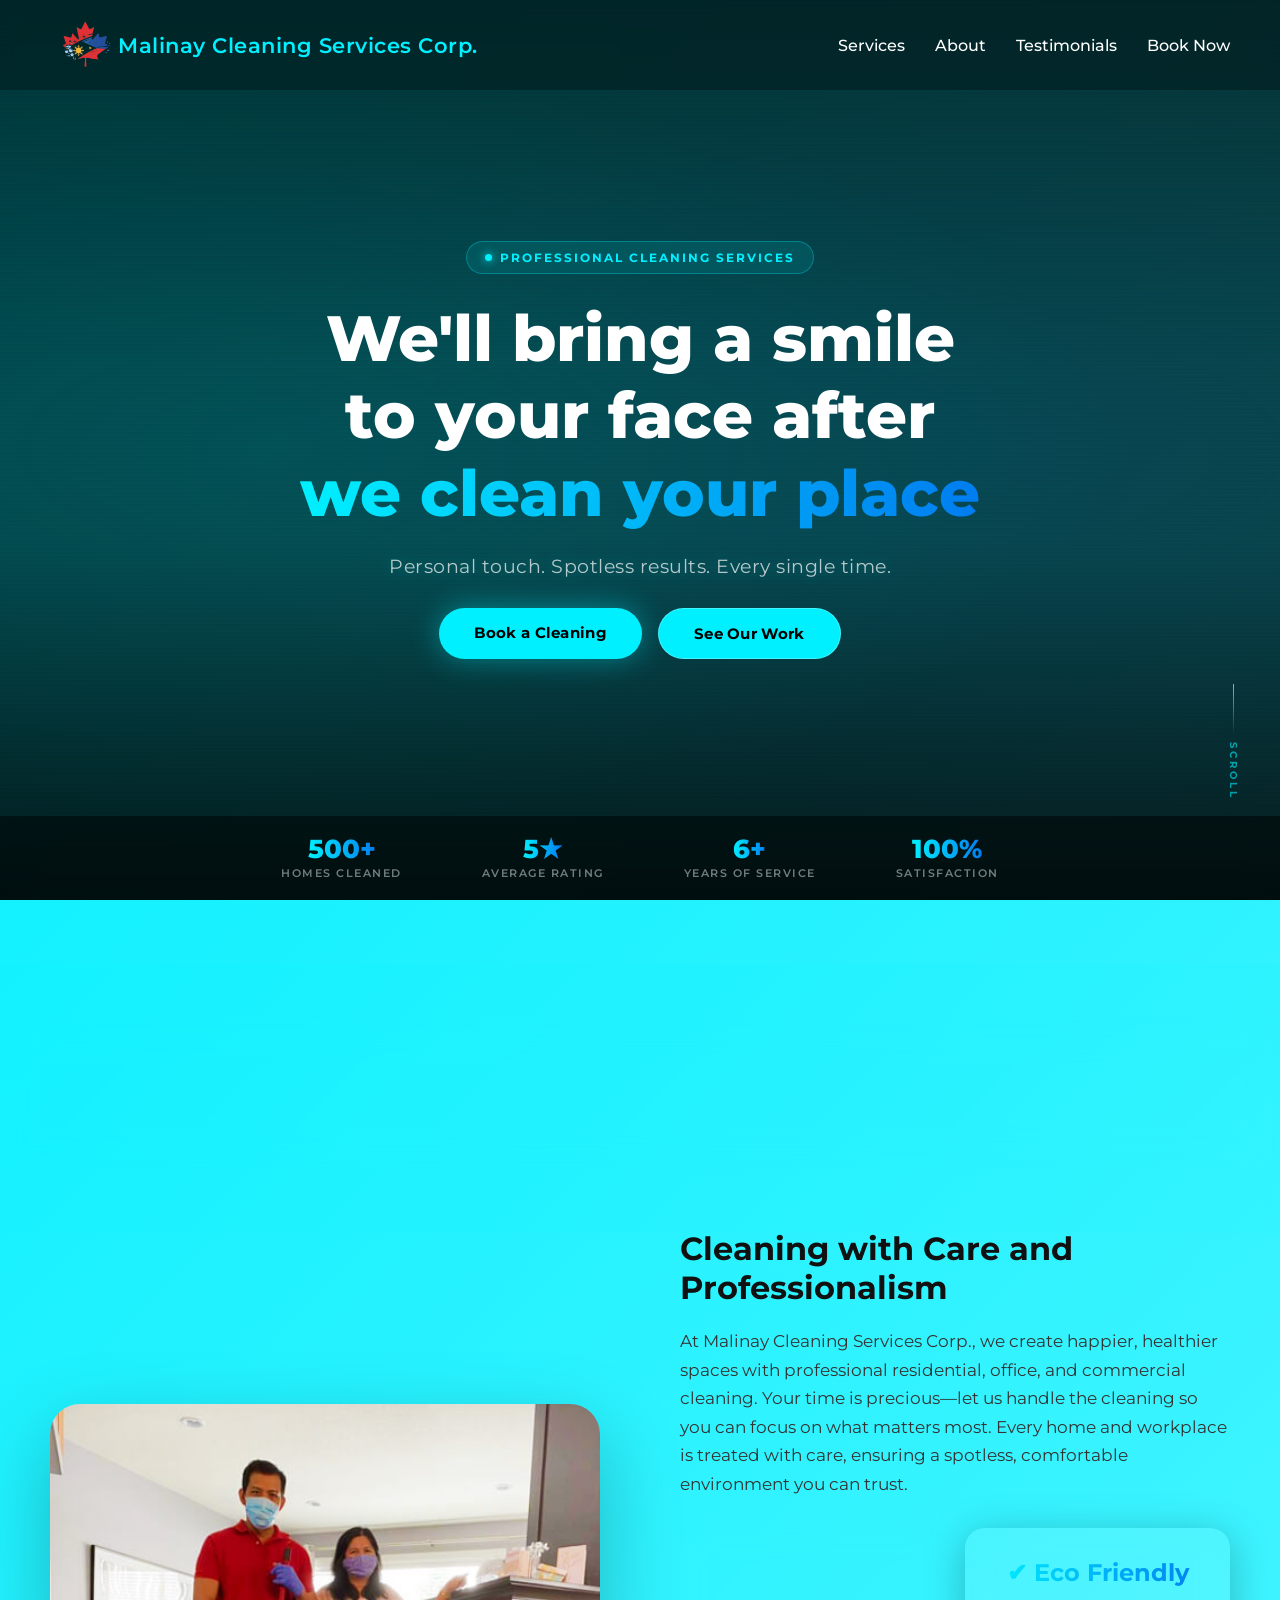
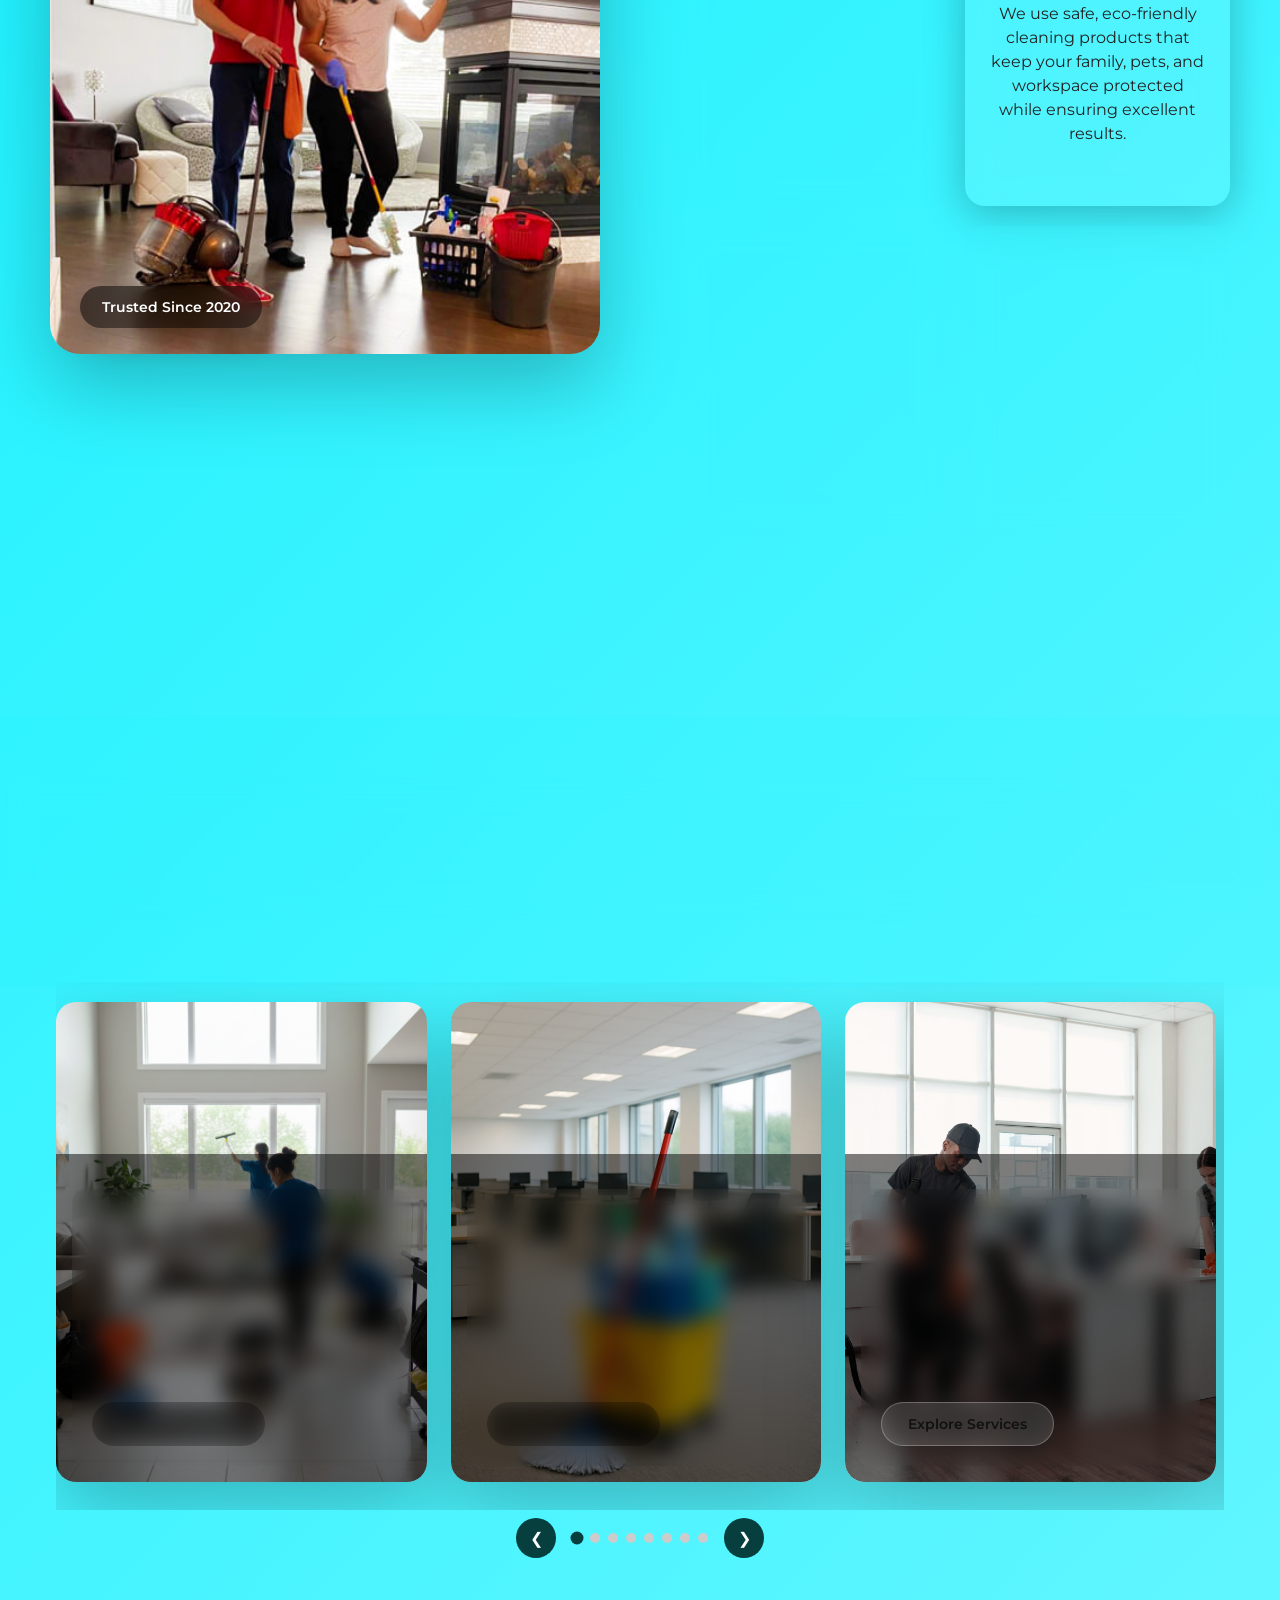
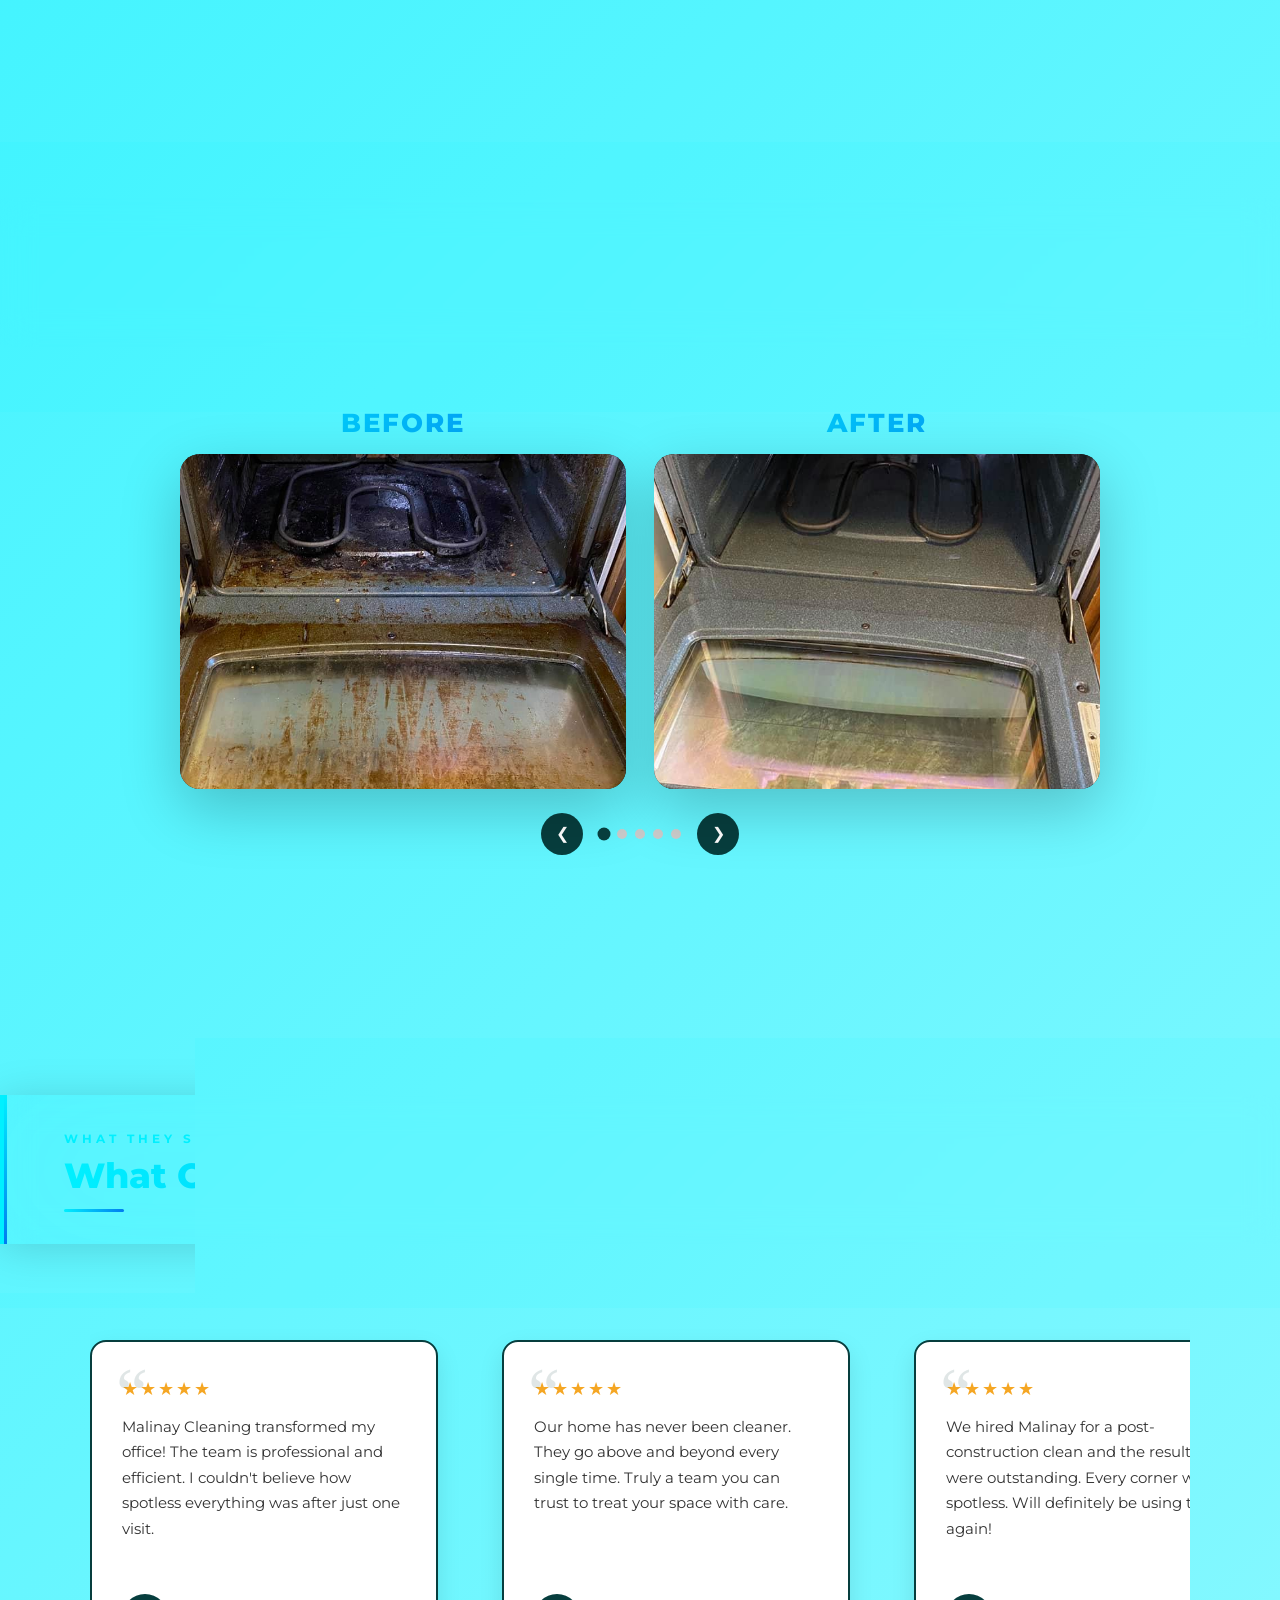
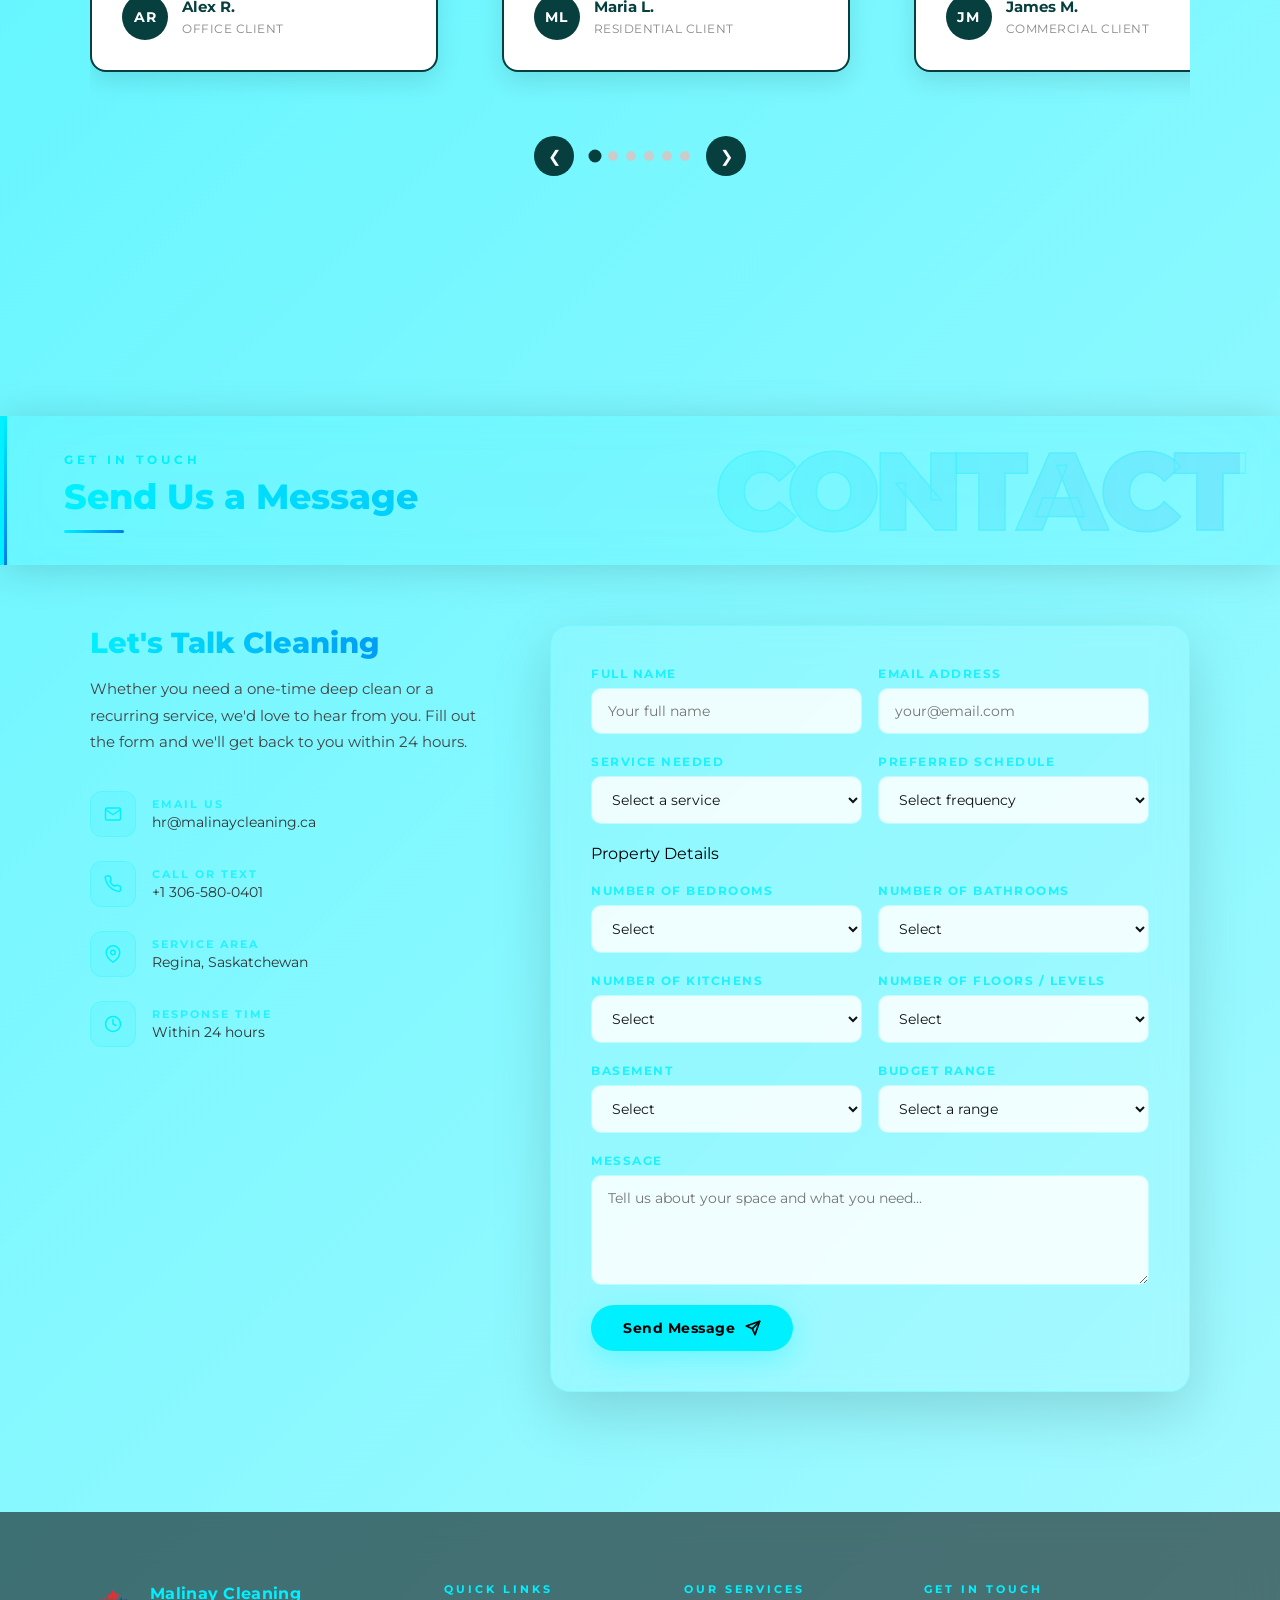
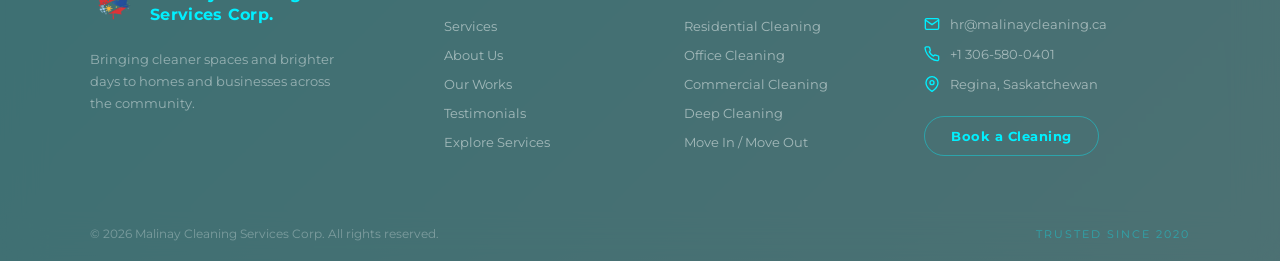
==== commit e9261314: "Update index.html" ====
--- a/index.html
+++ b/index.html
@@ -87,7 +87,7 @@
       <span class="hero-stat-label">Homes Cleaned</span>
     </div>
     <div class="hero-stat">
-      <span class="hero-stat-number">5★</span>
+      <span class="hero-stat-number hero-stat-stars">5★</span>
       <span class="hero-stat-label">Average Rating</span>
     </div>
     <div class="hero-stat">
@@ -447,7 +447,7 @@
 <!-- Contact / Email Form -->
 <section id="contact" class="contact-section fade-in">
 
-  <div class="section-header section-banner">
+  <div class="section-header section-banner contact-banner">
     <div class="banner-watermark">CONTACT</div>
     <span class="section-label">GET IN TOUCH</span>
     <h2 class="section-title">Send Us a Message</h2>
@@ -549,6 +549,83 @@
               <option value="weekly">Weekly</option>
               <option value="biweekly">Bi-Weekly</option>
               <option value="monthly">Monthly</option>
+            </select>
+          </div>
+        </div>
+
+        <!-- Property Details -->
+        <div class="contact-field contact-field--section-label">
+          <span class="form-section-title">Property Details</span>
+        </div>
+
+        <div class="contact-form-row">
+          <div class="contact-field">
+            <label>Number of Bedrooms</label>
+            <select name="bedrooms">
+              <option value="">Select</option>
+              <option value="1">1 Bedroom</option>
+              <option value="2">2 Bedrooms</option>
+              <option value="3">3 Bedrooms</option>
+              <option value="4">4 Bedrooms</option>
+              <option value="5+">5+ Bedrooms</option>
+            </select>
+          </div>
+          <div class="contact-field">
+            <label>Number of Bathrooms</label>
+            <select name="bathrooms">
+              <option value="">Select</option>
+              <option value="1">1 Bathroom</option>
+              <option value="1.5">1.5 Bathrooms</option>
+              <option value="2">2 Bathrooms</option>
+              <option value="2.5">2.5 Bathrooms</option>
+              <option value="3">3 Bathrooms</option>
+              <option value="3+">3+ Bathrooms</option>
+            </select>
+          </div>
+        </div>
+
+        <div class="contact-form-row">
+          <div class="contact-field">
+            <label>Number of Kitchens</label>
+            <select name="kitchens">
+              <option value="">Select</option>
+              <option value="1">1 Kitchen</option>
+              <option value="2">2 Kitchens</option>
+              <option value="3+">3+ Kitchens</option>
+            </select>
+          </div>
+          <div class="contact-field">
+            <label>Number of Floors / Levels</label>
+            <select name="floors">
+              <option value="">Select</option>
+              <option value="1">1 Floor</option>
+              <option value="2">2 Floors</option>
+              <option value="3">3 Floors</option>
+              <option value="4+">4+ Floors</option>
+            </select>
+          </div>
+        </div>
+
+        <div class="contact-form-row">
+          <div class="contact-field">
+            <label>Basement</label>
+            <select name="basement">
+              <option value="">Select</option>
+              <option value="none">No Basement</option>
+              <option value="unfinished">Yes – Unfinished</option>
+              <option value="finished">Yes – Finished</option>
+            </select>
+          </div>
+          <div class="contact-field">
+            <label>Budget Range</label>
+            <select name="budget">
+              <option value="">Select a range</option>
+              <option value="under-100">Under $100</option>
+              <option value="100-200">$100 – $200</option>
+              <option value="200-350">$200 – $350</option>
+              <option value="350-500">$350 – $500</option>
+              <option value="500-750">$500 – $750</option>
+              <option value="750+">$750+</option>
             </select>
           </div>
         </div>
--- a/styles.css
+++ b/styles.css
@@ -181,93 +181,96 @@
   position: relative;
   overflow: hidden;
   width: 100%;
-  border-radius: 0;
   z-index: 1;
 }
 
 .carousel {
   position: relative;
   max-width: 1200px;
-  margin: auto;
-  overflow: hidden; /* was: visible — this was letting cards spill out */
+  margin: 0 auto;
   padding: 0 16px;
   box-sizing: border-box;
 }
 
-/* Track */
+/* Scroll-snap track */
 .carousel-track {
   display: flex;
   gap: 24px;
-  transition: transform .8s cubic-bezier(.77,0,.18,1);
-  padding: 40px 20px;
-  will-change: transform;
-}
-
-/* Cards — 3 visible on desktop */
+  overflow-x: auto;
+  scroll-snap-type: x mandatory;
+  -webkit-overflow-scrolling: touch;
+  scroll-behavior: smooth;
+  padding: 20px 4px 28px;
+  scrollbar-width: none;
+  -ms-overflow-style: none;
+}
+.carousel-track::-webkit-scrollbar { display: none; }
+
+/* Each card snaps into place */
 .carousel-item {
-  min-width: calc(33.333% - 16px);
+  scroll-snap-align: start;
+  flex: 0 0 calc(33.333% - 16px);
+  min-width: 280px;
   height: 480px;
   border-radius: 20px;
   overflow: hidden;
   position: relative;
   flex-shrink: 0;
-  opacity: .75;
-  transition: all .7s ease;
-  transform: scale(0.97);
   box-shadow: 0 30px 80px rgba(0,0,0,0.25);
-}
-
-.carousel-item.active {
-  opacity: 1;
-  z-index: 2;
-  transform: scale(1);
-}
-
-/* Image fills card */
+  transition: transform 0.3s ease, box-shadow 0.3s ease;
+}
+
+.carousel-item:hover {
+  transform: translateY(-4px);
+  box-shadow: 0 36px 90px rgba(0,0,0,0.3);
+}
+
 .carousel-item img {
   width: 100%;
   height: 100%;
   object-fit: cover;
-  transition: transform 6s ease;
-}
-
-.carousel-item.active img {
-  transform: scale(1.1);
-}
-
-/* Overlay — fluid, no fixed left/bottom px */
+  display: block;
+}
+
+/* Overlay */
 .overlay {
   position: absolute;
-  bottom: 20px;
+  bottom: 16px;
   left: 16px;
   right: 16px;
-  max-width: 100%;
   backdrop-filter: blur(10px);
-  background: rgba(0,0,0,0.45);
+  background: rgba(0,0,0,0.5);
   padding: 20px;
-  border-radius: 16px;
+  border-radius: 14px;
   color: white;
-  box-shadow: 0 20px 50px rgba(0,0,0,0.4);
+  box-shadow: 0 10px 30px rgba(0,0,0,0.3);
   box-sizing: border-box;
 }
 
 .overlay h2 {
   color: #00f0ff;
-  margin-bottom: 8px;
-  font-size: 1.4rem;
+  margin-bottom: 6px;
+  font-size: 1.3rem;
   line-height: 1.2;
 }
 
-/* Buttons */
-.carousel-buttons {
+.overlay p {
+  font-size: 0.88rem;
+  margin-bottom: 10px;
+  opacity: 0.9;
+  line-height: 1.5;
+}
+
+/* Controls */
+.carousel-controls {
   display: flex;
   align-items: center;
   justify-content: center;
   gap: 16px;
-  margin-top: 28px;
-}
-
-.carousel-buttons button {
+  margin-top: 8px;
+}
+
+.carousel-controls button {
   background: #073E3E;
   color: #fff;
   border: none;
@@ -283,12 +286,11 @@
   flex-shrink: 0;
 }
 
-.carousel-buttons button:hover {
+.carousel-controls button:hover {
   background: #0a5555;
   transform: scale(1.1);
 }
 
-/* Dots */
 .carousel-dots {
   display: flex;
   gap: 8px;
@@ -312,24 +314,23 @@
   transform: scale(1.3);
 }
 
-/* ---- Tablet (769px – 1024px): 2 cards ---- */
+/* ---- Tablet: 2 cards ---- */
 @media (min-width: 769px) and (max-width: 1024px) {
-  .carousel-item { min-width: calc(50% - 12px); height: 420px; }
-  .overlay h2 { font-size: 1.2rem; }
-}
-
-/* ---- Mobile (≤ 768px): 1 card ---- */
+  .carousel-item { flex: 0 0 calc(50% - 12px); height: 420px; }
+}
+
+/* ---- Mobile: 1 card ---- */
 @media (max-width: 768px) {
   .carousel { padding: 0 12px; }
-  .carousel-track { gap: 16px; padding: 24px 12px; }
-  .carousel-item { min-width: calc(100% - 0px); height: 380px; }
-  .overlay { bottom: 14px; left: 12px; right: 12px; padding: 16px; border-radius: 12px; }
+  .carousel-track { gap: 16px; padding: 16px 4px 24px; }
+  .carousel-item { flex: 0 0 100%; min-width: 0; height: 380px; border-radius: 16px; }
+  .overlay { bottom: 12px; left: 12px; right: 12px; padding: 16px; border-radius: 12px; }
   .overlay h2 { font-size: 1.1rem; }
   .service-sublist { font-size: 0.82rem; }
   .service-btn { font-size: 0.82rem; padding: 10px 18px; }
 }
 
-/* ---- Small mobile (≤ 480px) ---- */
+/* ---- Small mobile ---- */
 @media (max-width: 480px) {
   .carousel-item { height: 320px; }
   .overlay { padding: 12px; }
@@ -1668,18 +1669,27 @@
 .testimonials-carousel {
   max-width: 1100px;
   margin: 0 auto;
-  overflow: hidden;
   position: relative;
 }
 
+/* Scroll-snap track */
 .testimonials-track {
   display: flex;
-  gap: 30px;
-  transition: transform 0.5s ease;
-}
+  gap: 24px;
+  overflow-x: auto;
+  scroll-snap-type: x mandatory;
+  -webkit-overflow-scrolling: touch;
+  scroll-behavior: smooth;
+  padding: 16px 4px 24px;
+  scrollbar-width: none;
+  -ms-overflow-style: none;
+}
+.testimonials-track::-webkit-scrollbar { display: none; }
 
 .testimonial-card {
-  flex: 0 0 calc(33.333% - 20px);
+  scroll-snap-align: start;
+  flex: 0 0 calc(33.333% - 16px);
+  min-width: 260px;
   background: #fff;
   border: 2px solid #073E3E;
   border-radius: 16px;
@@ -1730,7 +1740,6 @@
   gap: 14px;
   margin-top: 8px;
   padding-top: 16px;
-  border-top: none;
 }
 
 .testimonial-avatar {
@@ -1767,7 +1776,7 @@
   align-items: center;
   justify-content: center;
   gap: 16px;
-  margin-top: 36px;
+  margin-top: 20px;
 }
 
 .testimonials-controls button {
@@ -1783,6 +1792,7 @@
   display: flex;
   align-items: center;
   justify-content: center;
+  flex-shrink: 0;
 }
 
 .testimonials-controls button:hover {
@@ -1793,6 +1803,8 @@
 .testimonials-dots {
   display: flex;
   gap: 8px;
+  flex-wrap: wrap;
+  justify-content: center;
 }
 
 .testimonials-dots span {
@@ -1803,6 +1815,7 @@
   cursor: pointer;
   transition: background 0.3s ease, transform 0.2s ease;
   display: inline-block;
+  flex-shrink: 0;
 }
 
 .testimonials-dots span.active {
@@ -1810,26 +1823,16 @@
   transform: scale(1.3);
 }
 
+/* ---- Tablet: 2 cards ---- */
+@media (min-width: 769px) and (max-width: 1024px) {
+  .testimonial-card { flex: 0 0 calc(50% - 12px); }
+}
+
+/* ---- Mobile: 1 card ---- */
 @media (max-width: 768px) {
-  .testimonial-card {
-    flex: 0 0 100%;
-  }
-  .testimonials-section {
-    padding: 120px 20px;
-  }
-}
-
-@media (min-width: 769px) and (max-width: 1024px) {
-  .testimonial-card {
-    flex: 0 0 calc(50% - 15px);
-  }
-}
-
-
-
-
-
-
+  .testimonials-section { padding: 80px 16px; }
+  .testimonial-card { flex: 0 0 100%; min-width: 0; }
+}
 /* ================================================ */
 /* SECTION BANNER HEADERS                           */
 /* ================================================ */
